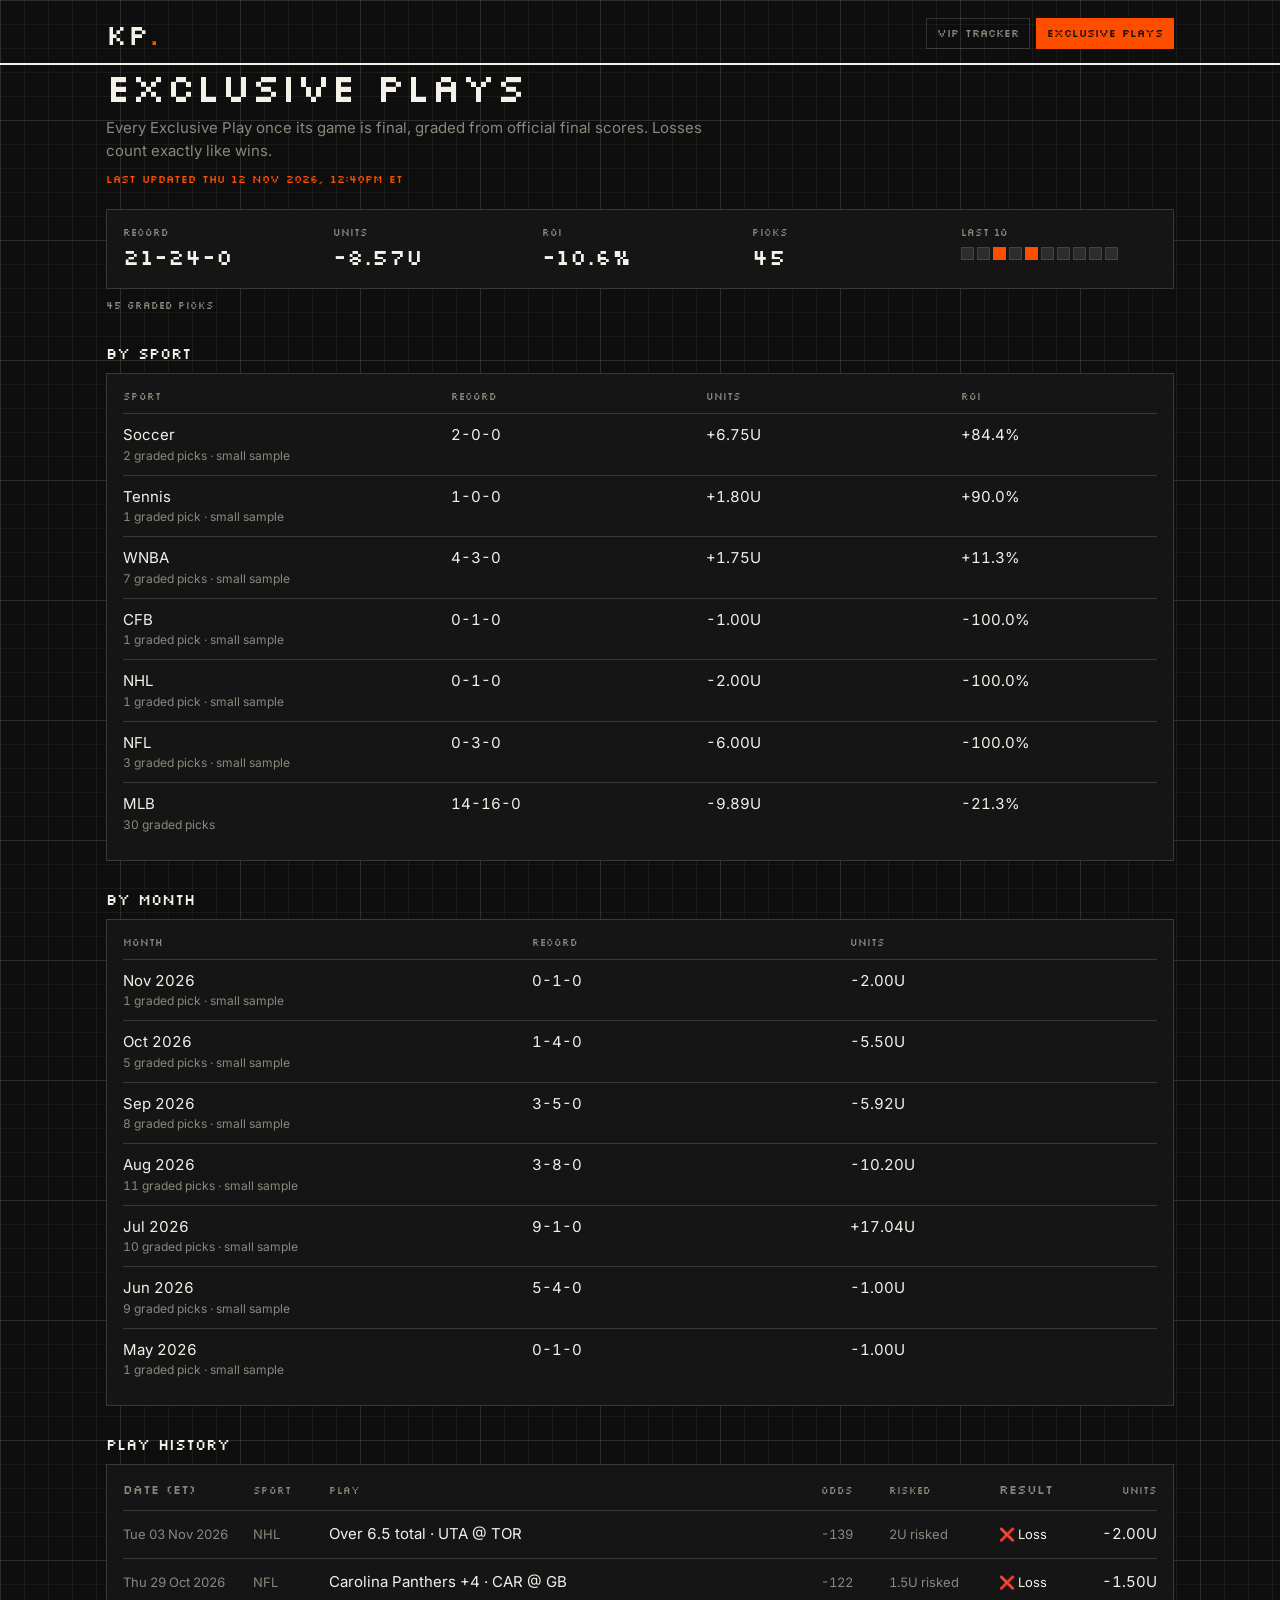
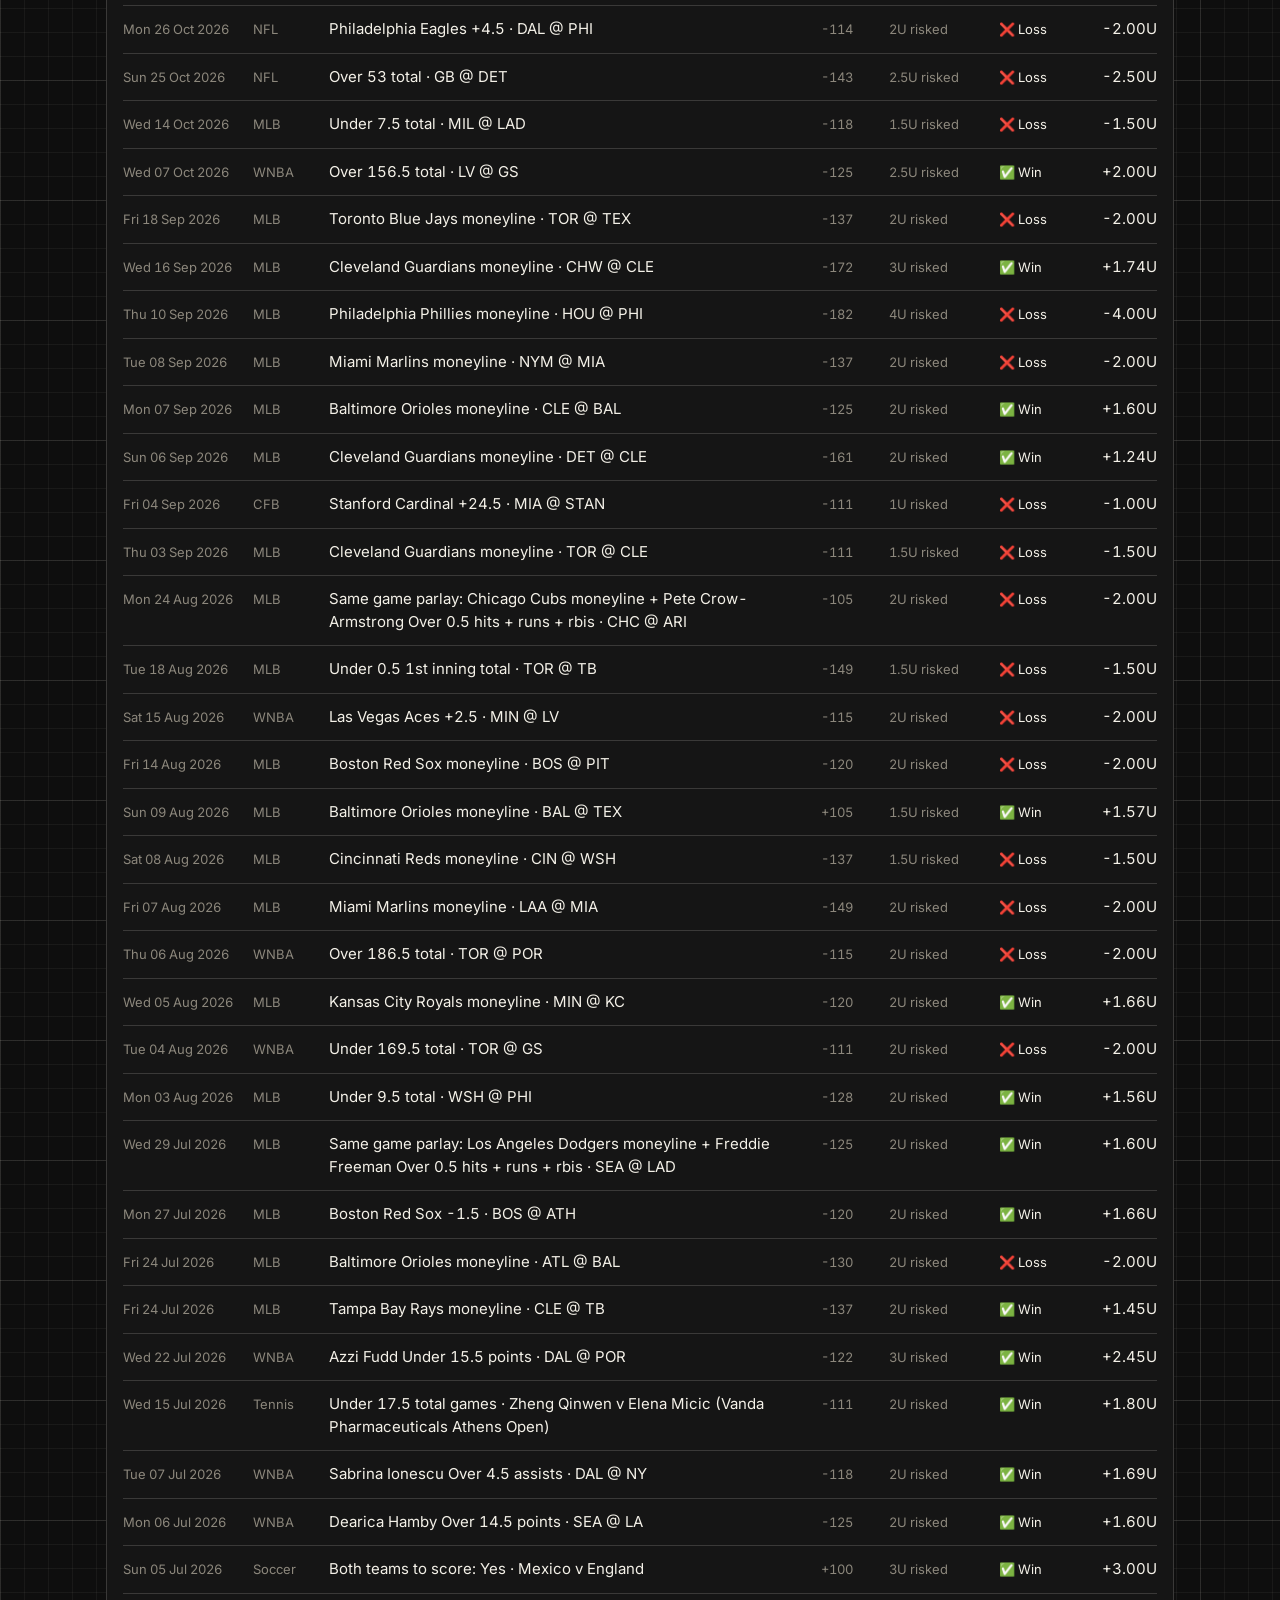
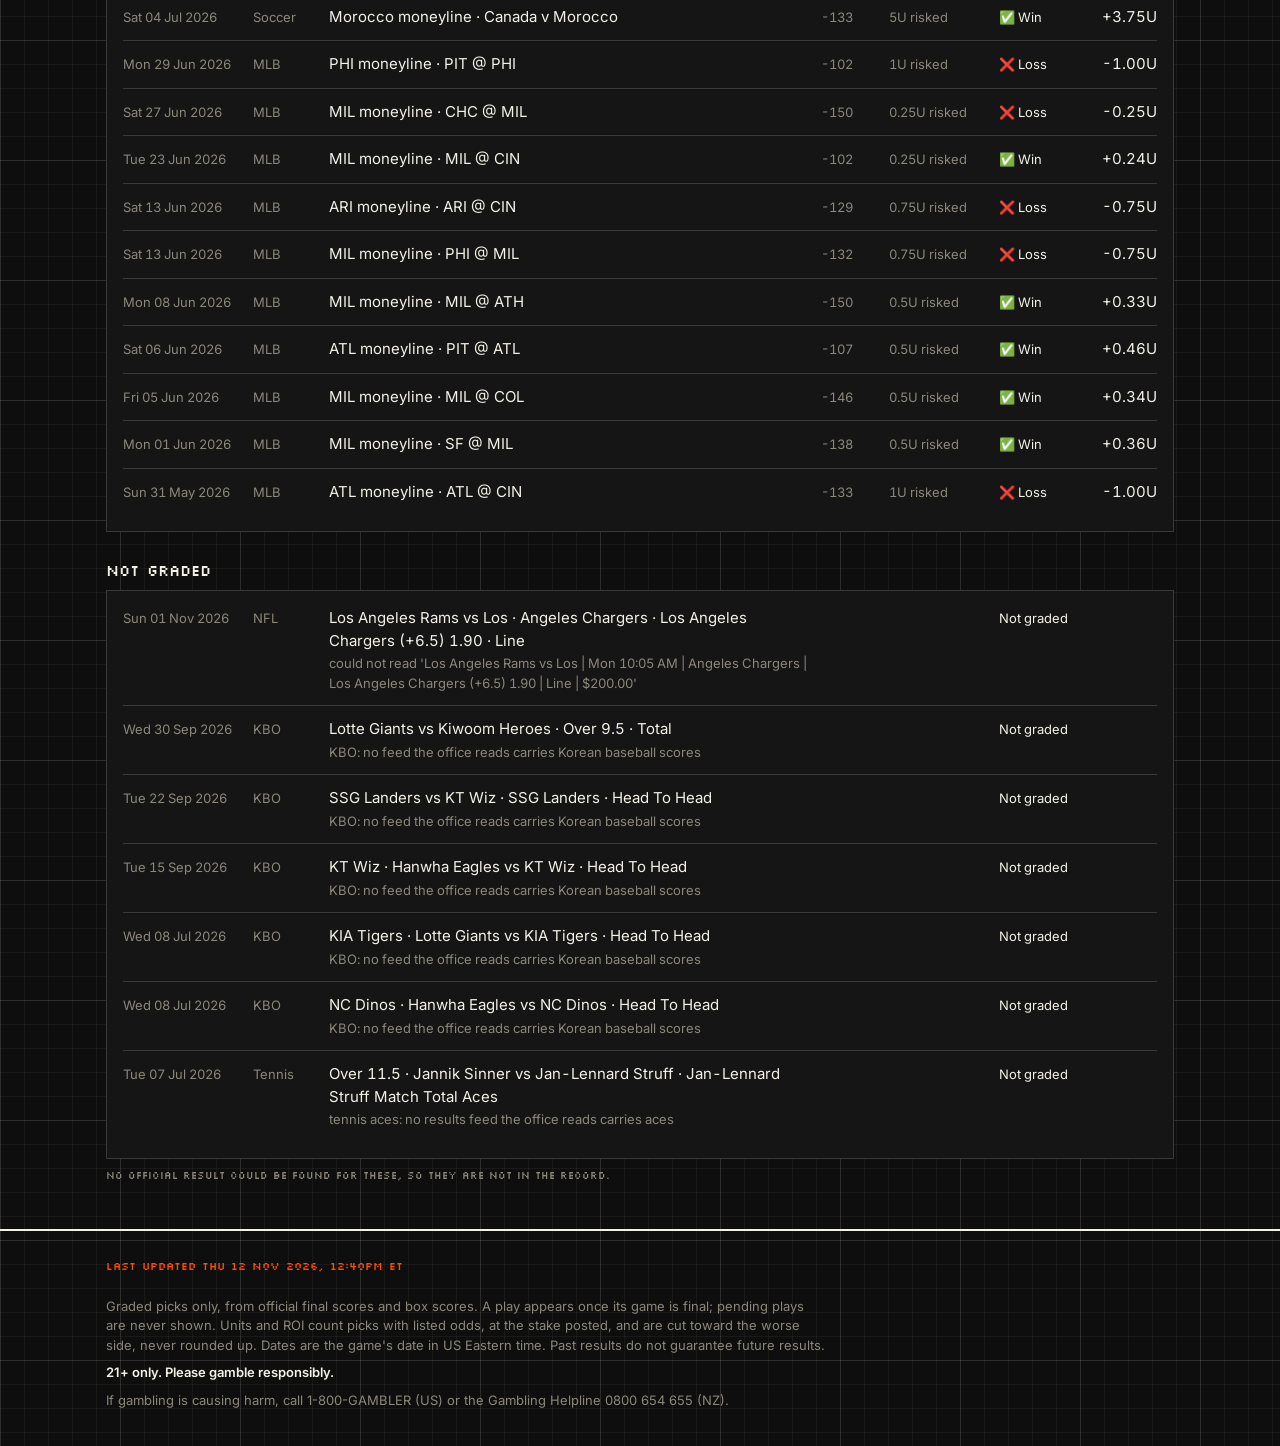
==== exclusive/index.html @ f85cf215 "VIP Tracker update 2026-11-13" ====
<!doctype html>
<html lang="en"><head><meta charset="utf-8">
<meta name="viewport" content="width=device-width,initial-scale=1">
<title>KP Exclusive Plays</title>
<meta name="description" content="Every Exclusive Play, graded from official final scores: record, units and ROI. Losses shown exactly like wins.">
<meta name="theme-color" content="#0e0e0e">
<link rel="canonical" href="https://kiwiparlays.github.io/kp-tracker/exclusive/">
<meta property="og:type" content="website">
<meta property="og:site_name" content="Kiwi Parlays">
<meta property="og:title" content="KP Exclusive Plays">
<meta property="og:description" content="Every Exclusive Play, graded from official final scores: record, units and ROI. Losses shown exactly like wins.">
<meta property="og:url" content="https://kiwiparlays.github.io/kp-tracker/exclusive/">
<meta property="og:image" content="https://kiwiparlays.github.io/kp-tracker/exclusive/../og.png">
<meta property="og:image:width" content="1200">
<meta property="og:image:height" content="630">
<meta property="og:image:alt" content="KP. logo">
<meta name="twitter:card" content="summary_large_image">
<meta name="twitter:title" content="KP Exclusive Plays">
<meta name="twitter:description" content="Every Exclusive Play, graded from official final scores: record, units and ROI. Losses shown exactly like wins.">
<meta name="twitter:image" content="https://kiwiparlays.github.io/kp-tracker/exclusive/../og.png">
<link rel="icon" href="../logo.png">
<link rel="apple-touch-icon" href="../logo.png">
<link rel="preconnect" href="https://fonts.googleapis.com"><link rel="preconnect" href="https://fonts.gstatic.com" crossorigin>
<link href="https://fonts.googleapis.com/css2?family=Inter:wght@400;600&family=Silkscreen&display=swap" rel="stylesheet">
<link rel="stylesheet" href="../style.css">
</head><body>
<header><div class="wrap"><a class="logo" href="../" style="color:inherit;text-decoration:none">KP<b>.</b></a><nav class="tabs" aria-label="Pages"><a href="../">VIP Tracker</a><a href="../exclusive/" aria-current="page">Exclusive Plays</a></nav></div></header>
<main class="wrap">
<h1>Exclusive Plays</h1>
<p class="lede">Every Exclusive Play once its game is final, graded from official final scores. Losses count exactly like wins.</p>
<p class="upd">Last updated Thu 12 Nov 2026, 12:40PM ET</p>
<div class="panel stats"><div><span class="lb">Record</span><span class="big">21-24-0</span></div><div><span class="lb">Units</span><span class="big">-8.57U</span></div><div><span class="lb">ROI</span><span class="big">-10.6%</span></div><div><span class="lb">Picks</span><span class="big">45</span></div><div><span class="lb">Last 10</span><span class="form" title="last 10, newest on the right"><i class="L"></i><i class="L"></i><i class="W"></i><i class="L"></i><i class="W"></i><i class="L"></i><i class="L"></i><i class="L"></i><i class="L"></i><i class="L"></i></span></div></div><p class="small">45 graded picks</p>
<h2>By sport</h2>
<div class="panel tbl"><div class="tr th"><div>Sport</div><div>Record</div><div>Units</div><div>ROI</div></div><div class="tr"><div>Soccer<small>2 graded picks · small sample</small></div><div>2-0-0</div><div>+6.75U</div><div>+84.4%</div></div><div class="tr"><div>Tennis<small>1 graded pick · small sample</small></div><div>1-0-0</div><div>+1.80U</div><div>+90.0%</div></div><div class="tr"><div>WNBA<small>7 graded picks · small sample</small></div><div>4-3-0</div><div>+1.75U</div><div>+11.3%</div></div><div class="tr"><div>CFB<small>1 graded pick · small sample</small></div><div>0-1-0</div><div>-1.00U</div><div>-100.0%</div></div><div class="tr"><div>NHL<small>1 graded pick · small sample</small></div><div>0-1-0</div><div>-2.00U</div><div>-100.0%</div></div><div class="tr"><div>NFL<small>3 graded picks · small sample</small></div><div>0-3-0</div><div>-6.00U</div><div>-100.0%</div></div><div class="tr"><div>MLB<small>30 graded picks</small></div><div>14-16-0</div><div>-9.89U</div><div>-21.3%</div></div></div>
<h2>By month</h2>
<div class="panel tbl"><div class="tr th m3"><div>Month</div><div>Record</div><div>Units</div></div><div class="tr m3"><div>Nov 2026<small>1 graded pick · small sample</small></div><div>0-1-0</div><div>-2.00U</div></div><div class="tr m3"><div>Oct 2026<small>5 graded picks · small sample</small></div><div>1-4-0</div><div>-5.50U</div></div><div class="tr m3"><div>Sep 2026<small>8 graded picks · small sample</small></div><div>3-5-0</div><div>-5.92U</div></div><div class="tr m3"><div>Aug 2026<small>11 graded picks · small sample</small></div><div>3-8-0</div><div>-10.20U</div></div><div class="tr m3"><div>Jul 2026<small>10 graded picks · small sample</small></div><div>9-1-0</div><div>+17.04U</div></div><div class="tr m3"><div>Jun 2026<small>9 graded picks · small sample</small></div><div>5-4-0</div><div>-1.00U</div></div><div class="tr m3"><div>May 2026<small>1 graded pick · small sample</small></div><div>0-1-0</div><div>-1.00U</div></div></div>
<h2>Play history</h2>
<div class="panel picks"><div class="pk th"><span class="dt">Date (ET)</span><span class="sp">Sport</span><span class="pl">Play</span><span class="od">Odds</span><span class="rk">Risked</span><span class="res">Result</span><span class="won">Units</span></div><div class="pk"><span class="dt">Tue 03 Nov 2026</span><span class="pl">Over 6.5 total · UTA @ TOR</span><span class="mt"><span class="sp">NHL</span><i class="sep"> · </i><span class="od">-139</span><i class="sep"> · </i><span class="rk">2U risked</span></span><span class="res">❌ Loss</span><span class="won">-2.00U</span></div><div class="pk"><span class="dt">Thu 29 Oct 2026</span><span class="pl">Carolina Panthers +4 · CAR @ GB</span><span class="mt"><span class="sp">NFL</span><i class="sep"> · </i><span class="od">-122</span><i class="sep"> · </i><span class="rk">1.5U risked</span></span><span class="res">❌ Loss</span><span class="won">-1.50U</span></div><div class="pk"><span class="dt">Mon 26 Oct 2026</span><span class="pl">Philadelphia Eagles +4.5 · DAL @ PHI</span><span class="mt"><span class="sp">NFL</span><i class="sep"> · </i><span class="od">-114</span><i class="sep"> · </i><span class="rk">2U risked</span></span><span class="res">❌ Loss</span><span class="won">-2.00U</span></div><div class="pk"><span class="dt">Sun 25 Oct 2026</span><span class="pl">Over 53 total · GB @ DET</span><span class="mt"><span class="sp">NFL</span><i class="sep"> · </i><span class="od">-143</span><i class="sep"> · </i><span class="rk">2.5U risked</span></span><span class="res">❌ Loss</span><span class="won">-2.50U</span></div><div class="pk"><span class="dt">Wed 14 Oct 2026</span><span class="pl">Under 7.5 total · MIL @ LAD</span><span class="mt"><span class="sp">MLB</span><i class="sep"> · </i><span class="od">-118</span><i class="sep"> · </i><span class="rk">1.5U risked</span></span><span class="res">❌ Loss</span><span class="won">-1.50U</span></div><div class="pk"><span class="dt">Wed 07 Oct 2026</span><span class="pl">Over 156.5 total · LV @ GS</span><span class="mt"><span class="sp">WNBA</span><i class="sep"> · </i><span class="od">-125</span><i class="sep"> · </i><span class="rk">2.5U risked</span></span><span class="res">✅ Win</span><span class="won">+2.00U</span></div><div class="pk"><span class="dt">Fri 18 Sep 2026</span><span class="pl">Toronto Blue Jays moneyline · TOR @ TEX</span><span class="mt"><span class="sp">MLB</span><i class="sep"> · </i><span class="od">-137</span><i class="sep"> · </i><span class="rk">2U risked</span></span><span class="res">❌ Loss</span><span class="won">-2.00U</span></div><div class="pk"><span class="dt">Wed 16 Sep 2026</span><span class="pl">Cleveland Guardians moneyline · CHW @ CLE</span><span class="mt"><span class="sp">MLB</span><i class="sep"> · </i><span class="od">-172</span><i class="sep"> · </i><span class="rk">3U risked</span></span><span class="res">✅ Win</span><span class="won">+1.74U</span></div><div class="pk"><span class="dt">Thu 10 Sep 2026</span><span class="pl">Philadelphia Phillies moneyline · HOU @ PHI</span><span class="mt"><span class="sp">MLB</span><i class="sep"> · </i><span class="od">-182</span><i class="sep"> · </i><span class="rk">4U risked</span></span><span class="res">❌ Loss</span><span class="won">-4.00U</span></div><div class="pk"><span class="dt">Tue 08 Sep 2026</span><span class="pl">Miami Marlins moneyline · NYM @ MIA</span><span class="mt"><span class="sp">MLB</span><i class="sep"> · </i><span class="od">-137</span><i class="sep"> · </i><span class="rk">2U risked</span></span><span class="res">❌ Loss</span><span class="won">-2.00U</span></div><div class="pk"><span class="dt">Mon 07 Sep 2026</span><span class="pl">Baltimore Orioles moneyline · CLE @ BAL</span><span class="mt"><span class="sp">MLB</span><i class="sep"> · </i><span class="od">-125</span><i class="sep"> · </i><span class="rk">2U risked</span></span><span class="res">✅ Win</span><span class="won">+1.60U</span></div><div class="pk"><span class="dt">Sun 06 Sep 2026</span><span class="pl">Cleveland Guardians moneyline · DET @ CLE</span><span class="mt"><span class="sp">MLB</span><i class="sep"> · </i><span class="od">-161</span><i class="sep"> · </i><span class="rk">2U risked</span></span><span class="res">✅ Win</span><span class="won">+1.24U</span></div><div class="pk"><span class="dt">Fri 04 Sep 2026</span><span class="pl">Stanford Cardinal +24.5 · MIA @ STAN</span><span class="mt"><span class="sp">CFB</span><i class="sep"> · </i><span class="od">-111</span><i class="sep"> · </i><span class="rk">1U risked</span></span><span class="res">❌ Loss</span><span class="won">-1.00U</span></div><div class="pk"><span class="dt">Thu 03 Sep 2026</span><span class="pl">Cleveland Guardians moneyline · TOR @ CLE</span><span class="mt"><span class="sp">MLB</span><i class="sep"> · </i><span class="od">-111</span><i class="sep"> · </i><span class="rk">1.5U risked</span></span><span class="res">❌ Loss</span><span class="won">-1.50U</span></div><div class="pk"><span class="dt">Mon 24 Aug 2026</span><span class="pl">Same game parlay: Chicago Cubs moneyline + Pete Crow-Armstrong Over 0.5 hits + runs + rbis · CHC @ ARI</span><span class="mt"><span class="sp">MLB</span><i class="sep"> · </i><span class="od">-105</span><i class="sep"> · </i><span class="rk">2U risked</span></span><span class="res">❌ Loss</span><span class="won">-2.00U</span></div><div class="pk"><span class="dt">Tue 18 Aug 2026</span><span class="pl">Under 0.5 1st inning total · TOR @ TB</span><span class="mt"><span class="sp">MLB</span><i class="sep"> · </i><span class="od">-149</span><i class="sep"> · </i><span class="rk">1.5U risked</span></span><span class="res">❌ Loss</span><span class="won">-1.50U</span></div><div class="pk"><span class="dt">Sat 15 Aug 2026</span><span class="pl">Las Vegas Aces +2.5 · MIN @ LV</span><span class="mt"><span class="sp">WNBA</span><i class="sep"> · </i><span class="od">-115</span><i class="sep"> · </i><span class="rk">2U risked</span></span><span class="res">❌ Loss</span><span class="won">-2.00U</span></div><div class="pk"><span class="dt">Fri 14 Aug 2026</span><span class="pl">Boston Red Sox moneyline · BOS @ PIT</span><span class="mt"><span class="sp">MLB</span><i class="sep"> · </i><span class="od">-120</span><i class="sep"> · </i><span class="rk">2U risked</span></span><span class="res">❌ Loss</span><span class="won">-2.00U</span></div><div class="pk"><span class="dt">Sun 09 Aug 2026</span><span class="pl">Baltimore Orioles moneyline · BAL @ TEX</span><span class="mt"><span class="sp">MLB</span><i class="sep"> · </i><span class="od">+105</span><i class="sep"> · </i><span class="rk">1.5U risked</span></span><span class="res">✅ Win</span><span class="won">+1.57U</span></div><div class="pk"><span class="dt">Sat 08 Aug 2026</span><span class="pl">Cincinnati Reds moneyline · CIN @ WSH</span><span class="mt"><span class="sp">MLB</span><i class="sep"> · </i><span class="od">-137</span><i class="sep"> · </i><span class="rk">1.5U risked</span></span><span class="res">❌ Loss</span><span class="won">-1.50U</span></div><div class="pk"><span class="dt">Fri 07 Aug 2026</span><span class="pl">Miami Marlins moneyline · LAA @ MIA</span><span class="mt"><span class="sp">MLB</span><i class="sep"> · </i><span class="od">-149</span><i class="sep"> · </i><span class="rk">2U risked</span></span><span class="res">❌ Loss</span><span class="won">-2.00U</span></div><div class="pk"><span class="dt">Thu 06 Aug 2026</span><span class="pl">Over 186.5 total · TOR @ POR</span><span class="mt"><span class="sp">WNBA</span><i class="sep"> · </i><span class="od">-115</span><i class="sep"> · </i><span class="rk">2U risked</span></span><span class="res">❌ Loss</span><span class="won">-2.00U</span></div><div class="pk"><span class="dt">Wed 05 Aug 2026</span><span class="pl">Kansas City Royals moneyline · MIN @ KC</span><span class="mt"><span class="sp">MLB</span><i class="sep"> · </i><span class="od">-120</span><i class="sep"> · </i><span class="rk">2U risked</span></span><span class="res">✅ Win</span><span class="won">+1.66U</span></div><div class="pk"><span class="dt">Tue 04 Aug 2026</span><span class="pl">Under 169.5 total · TOR @ GS</span><span class="mt"><span class="sp">WNBA</span><i class="sep"> · </i><span class="od">-111</span><i class="sep"> · </i><span class="rk">2U risked</span></span><span class="res">❌ Loss</span><span class="won">-2.00U</span></div><div class="pk"><span class="dt">Mon 03 Aug 2026</span><span class="pl">Under 9.5 total · WSH @ PHI</span><span class="mt"><span class="sp">MLB</span><i class="sep"> · </i><span class="od">-128</span><i class="sep"> · </i><span class="rk">2U risked</span></span><span class="res">✅ Win</span><span class="won">+1.56U</span></div><div class="pk"><span class="dt">Wed 29 Jul 2026</span><span class="pl">Same game parlay: Los Angeles Dodgers moneyline + Freddie Freeman Over 0.5 hits + runs + rbis · SEA @ LAD</span><span class="mt"><span class="sp">MLB</span><i class="sep"> · </i><span class="od">-125</span><i class="sep"> · </i><span class="rk">2U risked</span></span><span class="res">✅ Win</span><span class="won">+1.60U</span></div><div class="pk"><span class="dt">Mon 27 Jul 2026</span><span class="pl">Boston Red Sox -1.5 · BOS @ ATH</span><span class="mt"><span class="sp">MLB</span><i class="sep"> · </i><span class="od">-120</span><i class="sep"> · </i><span class="rk">2U risked</span></span><span class="res">✅ Win</span><span class="won">+1.66U</span></div><div class="pk"><span class="dt">Fri 24 Jul 2026</span><span class="pl">Baltimore Orioles moneyline · ATL @ BAL</span><span class="mt"><span class="sp">MLB</span><i class="sep"> · </i><span class="od">-130</span><i class="sep"> · </i><span class="rk">2U risked</span></span><span class="res">❌ Loss</span><span class="won">-2.00U</span></div><div class="pk"><span class="dt">Fri 24 Jul 2026</span><span class="pl">Tampa Bay Rays moneyline · CLE @ TB</span><span class="mt"><span class="sp">MLB</span><i class="sep"> · </i><span class="od">-137</span><i class="sep"> · </i><span class="rk">2U risked</span></span><span class="res">✅ Win</span><span class="won">+1.45U</span></div><div class="pk"><span class="dt">Wed 22 Jul 2026</span><span class="pl">Azzi Fudd Under 15.5 points · DAL @ POR</span><span class="mt"><span class="sp">WNBA</span><i class="sep"> · </i><span class="od">-122</span><i class="sep"> · </i><span class="rk">3U risked</span></span><span class="res">✅ Win</span><span class="won">+2.45U</span></div><div class="pk"><span class="dt">Wed 15 Jul 2026</span><span class="pl">Under 17.5 total games · Zheng Qinwen v Elena Micic (Vanda Pharmaceuticals Athens Open)</span><span class="mt"><span class="sp">Tennis</span><i class="sep"> · </i><span class="od">-111</span><i class="sep"> · </i><span class="rk">2U risked</span></span><span class="res">✅ Win</span><span class="won">+1.80U</span></div><div class="pk"><span class="dt">Tue 07 Jul 2026</span><span class="pl">Sabrina Ionescu Over 4.5 assists · DAL @ NY</span><span class="mt"><span class="sp">WNBA</span><i class="sep"> · </i><span class="od">-118</span><i class="sep"> · </i><span class="rk">2U risked</span></span><span class="res">✅ Win</span><span class="won">+1.69U</span></div><div class="pk"><span class="dt">Mon 06 Jul 2026</span><span class="pl">Dearica Hamby Over 14.5 points · SEA @ LA</span><span class="mt"><span class="sp">WNBA</span><i class="sep"> · </i><span class="od">-125</span><i class="sep"> · </i><span class="rk">2U risked</span></span><span class="res">✅ Win</span><span class="won">+1.60U</span></div><div class="pk"><span class="dt">Sun 05 Jul 2026</span><span class="pl">Both teams to score: Yes · Mexico v England</span><span class="mt"><span class="sp">Soccer</span><i class="sep"> · </i><span class="od">+100</span><i class="sep"> · </i><span class="rk">3U risked</span></span><span class="res">✅ Win</span><span class="won">+3.00U</span></div><div class="pk"><span class="dt">Sat 04 Jul 2026</span><span class="pl">Morocco moneyline · Canada v Morocco</span><span class="mt"><span class="sp">Soccer</span><i class="sep"> · </i><span class="od">-133</span><i class="sep"> · </i><span class="rk">5U risked</span></span><span class="res">✅ Win</span><span class="won">+3.75U</span></div><div class="pk"><span class="dt">Mon 29 Jun 2026</span><span class="pl">PHI moneyline · PIT @ PHI</span><span class="mt"><span class="sp">MLB</span><i class="sep"> · </i><span class="od">-102</span><i class="sep"> · </i><span class="rk">1U risked</span></span><span class="res">❌ Loss</span><span class="won">-1.00U</span></div><div class="pk"><span class="dt">Sat 27 Jun 2026</span><span class="pl">MIL moneyline · CHC @ MIL</span><span class="mt"><span class="sp">MLB</span><i class="sep"> · </i><span class="od">-150</span><i class="sep"> · </i><span class="rk">0.25U risked</span></span><span class="res">❌ Loss</span><span class="won">-0.25U</span></div><div class="pk"><span class="dt">Tue 23 Jun 2026</span><span class="pl">MIL moneyline · MIL @ CIN</span><span class="mt"><span class="sp">MLB</span><i class="sep"> · </i><span class="od">-102</span><i class="sep"> · </i><span class="rk">0.25U risked</span></span><span class="res">✅ Win</span><span class="won">+0.24U</span></div><div class="pk"><span class="dt">Sat 13 Jun 2026</span><span class="pl">ARI moneyline · ARI @ CIN</span><span class="mt"><span class="sp">MLB</span><i class="sep"> · </i><span class="od">-129</span><i class="sep"> · </i><span class="rk">0.75U risked</span></span><span class="res">❌ Loss</span><span class="won">-0.75U</span></div><div class="pk"><span class="dt">Sat 13 Jun 2026</span><span class="pl">MIL moneyline · PHI @ MIL</span><span class="mt"><span class="sp">MLB</span><i class="sep"> · </i><span class="od">-132</span><i class="sep"> · </i><span class="rk">0.75U risked</span></span><span class="res">❌ Loss</span><span class="won">-0.75U</span></div><div class="pk"><span class="dt">Mon 08 Jun 2026</span><span class="pl">MIL moneyline · MIL @ ATH</span><span class="mt"><span class="sp">MLB</span><i class="sep"> · </i><span class="od">-150</span><i class="sep"> · </i><span class="rk">0.5U risked</span></span><span class="res">✅ Win</span><span class="won">+0.33U</span></div><div class="pk"><span class="dt">Sat 06 Jun 2026</span><span class="pl">ATL moneyline · PIT @ ATL</span><span class="mt"><span class="sp">MLB</span><i class="sep"> · </i><span class="od">-107</span><i class="sep"> · </i><span class="rk">0.5U risked</span></span><span class="res">✅ Win</span><span class="won">+0.46U</span></div><div class="pk"><span class="dt">Fri 05 Jun 2026</span><span class="pl">MIL moneyline · MIL @ COL</span><span class="mt"><span class="sp">MLB</span><i class="sep"> · </i><span class="od">-146</span><i class="sep"> · </i><span class="rk">0.5U risked</span></span><span class="res">✅ Win</span><span class="won">+0.34U</span></div><div class="pk"><span class="dt">Mon 01 Jun 2026</span><span class="pl">MIL moneyline · SF @ MIL</span><span class="mt"><span class="sp">MLB</span><i class="sep"> · </i><span class="od">-138</span><i class="sep"> · </i><span class="rk">0.5U risked</span></span><span class="res">✅ Win</span><span class="won">+0.36U</span></div><div class="pk"><span class="dt">Sun 31 May 2026</span><span class="pl">ATL moneyline · ATL @ CIN</span><span class="mt"><span class="sp">MLB</span><i class="sep"> · </i><span class="od">-133</span><i class="sep"> · </i><span class="rk">1U risked</span></span><span class="res">❌ Loss</span><span class="won">-1.00U</span></div></div>
<h2>Not graded</h2><div class="panel picks"><div class="pk"><span class="dt">Sun 01 Nov 2026</span><span class="pl">Los Angeles Rams vs Los · Angeles Chargers · Los Angeles Chargers (+6.5) 1.90 · Line<span class="why">could not read &#x27;Los Angeles Rams vs Los | Mon 10:05 AM | Angeles Chargers | Los Angeles Chargers (+6.5) 1.90 | Line | $200.00&#x27;</span></span><span class="mt"><span class="sp">NFL</span></span><span class="res">Not graded</span></div><div class="pk"><span class="dt">Wed 30 Sep 2026</span><span class="pl">Lotte Giants vs Kiwoom Heroes · Over 9.5 · Total<span class="why">KBO: no feed the office reads carries Korean baseball scores</span></span><span class="mt"><span class="sp">KBO</span></span><span class="res">Not graded</span></div><div class="pk"><span class="dt">Tue 22 Sep 2026</span><span class="pl">SSG Landers vs KT Wiz · SSG Landers · Head To Head<span class="why">KBO: no feed the office reads carries Korean baseball scores</span></span><span class="mt"><span class="sp">KBO</span></span><span class="res">Not graded</span></div><div class="pk"><span class="dt">Tue 15 Sep 2026</span><span class="pl">KT Wiz · Hanwha Eagles vs KT Wiz · Head To Head<span class="why">KBO: no feed the office reads carries Korean baseball scores</span></span><span class="mt"><span class="sp">KBO</span></span><span class="res">Not graded</span></div><div class="pk"><span class="dt">Wed 08 Jul 2026</span><span class="pl">KIA Tigers · Lotte Giants vs KIA Tigers · Head To Head<span class="why">KBO: no feed the office reads carries Korean baseball scores</span></span><span class="mt"><span class="sp">KBO</span></span><span class="res">Not graded</span></div><div class="pk"><span class="dt">Wed 08 Jul 2026</span><span class="pl">NC Dinos · Hanwha Eagles vs NC Dinos · Head To Head<span class="why">KBO: no feed the office reads carries Korean baseball scores</span></span><span class="mt"><span class="sp">KBO</span></span><span class="res">Not graded</span></div><div class="pk"><span class="dt">Tue 07 Jul 2026</span><span class="pl">Over 11.5 · Jannik Sinner vs Jan-Lennard Struff · Jan-Lennard Struff Match Total Aces<span class="why">tennis aces: no results feed the office reads carries aces</span></span><span class="mt"><span class="sp">Tennis</span></span><span class="res">Not graded</span></div></div><p class="small">No official result could be found for these, so they are not in the record.</p>
</main>
<footer><div class="wrap">
<p class="upd">Last updated Thu 12 Nov 2026, 12:40PM ET</p>
<p>Graded picks only, from official final scores and box scores. A play appears once its game is final; pending plays are never shown. Units and ROI count picks with listed odds, at the stake posted, and are cut toward the worse side, never rounded up. Dates are the game's date in US Eastern time. Past results do not guarantee future results.</p>
<p class="rg">21+ only. Please gamble responsibly.</p>
<p>If gambling is causing harm, call 1-800-GAMBLER (US) or the Gambling Helpline 0800 654 655 (NZ).</p>
</div></footer>
</body></html>
---- style.css ----
:root{--paper:#0e0e0e;--panel:#151515;--ink:#f4f1e8;--soft:#8c877c;--line:rgba(244,241,232,.05);
--line2:rgba(244,241,232,.09);--rule:rgba(244,241,232,.16);--accent:#ff4d00;--miss:#2e2d2a;--push:#8c877c}
*{box-sizing:border-box;margin:0;padding:0}
html{-webkit-text-size-adjust:100%}
body{background-color:var(--paper);color:var(--ink);font:400 15px/1.5 "Inter",system-ui,-apple-system,sans-serif;
background-image:linear-gradient(var(--line2) 1px,transparent 1px),linear-gradient(90deg,var(--line2) 1px,transparent 1px),
linear-gradient(var(--line) 1px,transparent 1px),linear-gradient(90deg,var(--line) 1px,transparent 1px);
background-size:120px 120px,120px 120px,24px 24px,24px 24px;
min-height:100vh;min-height:100dvh;display:flex;flex-direction:column}
main{flex:1 0 auto;width:100%}footer{flex:none}
.wrap{max-width:1100px;margin:0 auto;padding:0 16px;width:100%}
header{border-bottom:2px solid var(--ink);padding:18px 0 14px}
header .wrap{display:flex;align-items:center;justify-content:space-between;gap:12px}
.logo{font:400 28px/1 "Silkscreen",monospace;letter-spacing:.02em}
.logo b{color:var(--accent);font-weight:400}
.tag{font:400 11px/1.2 "Silkscreen",monospace;text-transform:uppercase;color:var(--soft);text-align:right}
main{padding:28px 0 8px}
h1{font:400 30px/1.1 "Silkscreen",monospace;text-transform:uppercase;margin-bottom:8px}
.lede{color:var(--soft);max-width:640px}
.upd{font:400 11px/1.4 "Silkscreen",monospace;text-transform:uppercase;color:var(--accent);margin:10px 0 22px}
.board{display:flex;flex-direction:column;gap:10px}
.card{display:grid;grid-template-columns:1fr auto;grid-template-areas:"nm rec" "l30 l10";gap:12px 14px;
background:var(--panel);border:1px solid var(--rule);padding:16px}
.nm{grid-area:nm;font:600 19px/1.2 "Inter",sans-serif;min-width:0;overflow-wrap:anywhere}
.nm .note{display:block;margin-top:4px;font:400 12px/1.35 "Inter",sans-serif;color:var(--soft);max-width:360px}
.nm small{display:block;margin-top:3px;font:400 13px/1.3 "Inter",sans-serif;color:var(--soft)}
.rec{grid-area:rec;text-align:right;font:400 22px/1.1 "Silkscreen",monospace}
.l30{grid-area:l30}.l10{grid-area:l10;text-align:right}
.lb{display:block;font:400 10px/1.4 "Silkscreen",monospace;text-transform:uppercase;color:var(--soft);margin-bottom:4px}
.rec .lb{text-align:right}
.v{font-size:15px;font-variant-numeric:tabular-nums}
.none{color:var(--soft);font-size:13px}
.form{display:inline-flex;gap:3px}
.form i{display:block;width:13px;height:13px;flex:none}
@media(max-width:374px){.form{gap:2px}.form i{width:11px;height:11px}.rec{font-size:19px}}
.form .W{background:var(--accent)}.form .L{background:var(--miss);box-shadow:inset 0 0 0 1px rgba(244,241,232,.12)}
.form .P{background:var(--push)}
.key{display:flex;gap:16px;flex-wrap:wrap;margin:-8px 0 16px;color:var(--soft);font-size:12px}
.key span{display:inline-flex;align-items:center;gap:6px}.key i{display:inline-block;width:11px;height:11px}
.thead{display:none}
footer{margin-top:44px;border-top:2px solid var(--ink);padding:18px 0 28px;color:var(--soft);font-size:13px}
footer p{margin-bottom:8px;max-width:720px}
footer .rg{color:var(--ink);font-weight:600}
@media(min-width:760px){
h1{font-size:40px}
.thead{display:grid;grid-template-columns:1.6fr 1fr 1fr 1fr;gap:14px;padding:0 16px 2px;
font:400 10px/1.3 "Silkscreen",monospace;text-transform:uppercase;color:var(--soft)}
.card{grid-template-columns:1.6fr 1fr 1fr 1fr;grid-template-areas:"nm rec l30 l10";align-items:center}
.card .lb{display:none}.rec,.l10{text-align:left}.rec{font-size:20px}}
.tabs{display:flex;gap:6px;flex-wrap:wrap;justify-content:flex-end}
.tabs a{font:400 11px/1 "Silkscreen",monospace;text-transform:uppercase;color:var(--soft);text-decoration:none;
padding:9px 10px;border:1px solid var(--rule);white-space:nowrap}
.tabs a:hover{color:var(--ink);border-color:var(--ink)}
.tabs a[aria-current]{color:var(--paper);background:var(--accent);border-color:var(--accent)}
h2{font:400 15px/1.2 "Silkscreen",monospace;text-transform:uppercase;margin:30px 0 10px}
.panel{background:var(--panel);border:1px solid var(--rule);padding:16px}
.stats{display:grid;grid-template-columns:1fr 1fr;gap:16px 14px}
.stats .big{font:400 22px/1.15 "Silkscreen",monospace;font-variant-numeric:tabular-nums;overflow-wrap:anywhere}
.small{display:inline-block;margin-top:10px;font:400 10px/1.4 "Silkscreen",monospace;text-transform:uppercase;color:var(--soft)}
.tbl{display:flex;flex-direction:column}
.tr{display:grid;grid-template-columns:1.3fr 1fr 1fr .8fr;gap:10px;padding:10px 0;border-top:1px solid var(--rule);
align-items:baseline;font-variant-numeric:tabular-nums}
.tr:first-child{border-top:0;padding-top:0}
.tr.th{font:400 10px/1.3 "Silkscreen",monospace;text-transform:uppercase;color:var(--soft)}
.tr small{display:block;color:var(--soft);font-size:12px}
.tr.m3{grid-template-columns:1.3fr 1fr 1fr}
.neg{color:var(--soft)}
.picks{display:flex;flex-direction:column}
.pk{display:grid;grid-template-columns:1fr auto;grid-template-areas:"dt res" "pl pl" "mt won";gap:4px 12px;
padding:12px 0;border-top:1px solid var(--rule);font-variant-numeric:tabular-nums}
.pk:first-child{border-top:0;padding-top:0}
.pk .dt{grid-area:dt;color:var(--soft);font-size:13px}.pk .pl{grid-area:pl;overflow-wrap:anywhere}
.pk .mt{grid-area:mt;color:var(--soft);font-size:13px}.pk .res{grid-area:res;text-align:right;font-size:13px}
.pk .won{grid-area:won;text-align:right}
.pk.th{display:none}
.why{display:block;color:var(--soft);font-size:13px;margin-top:2px}
@media(min-width:760px){.stats{grid-template-columns:repeat(5,1fr)}
.pk{grid-template-columns:118px 64px 1fr 56px 98px 70px 76px;grid-template-areas:"dt sp pl od rk res won";align-items:baseline}
.pk .sp{grid-area:sp}.pk .od{grid-area:od}.pk .rk{grid-area:rk}.pk .mt{display:contents}
.pk.th{display:grid;font:400 10px/1.3 "Silkscreen",monospace;text-transform:uppercase;color:var(--soft)}
.pk .res{text-align:left}.sep{display:none}}
.sep{font-style:normal}
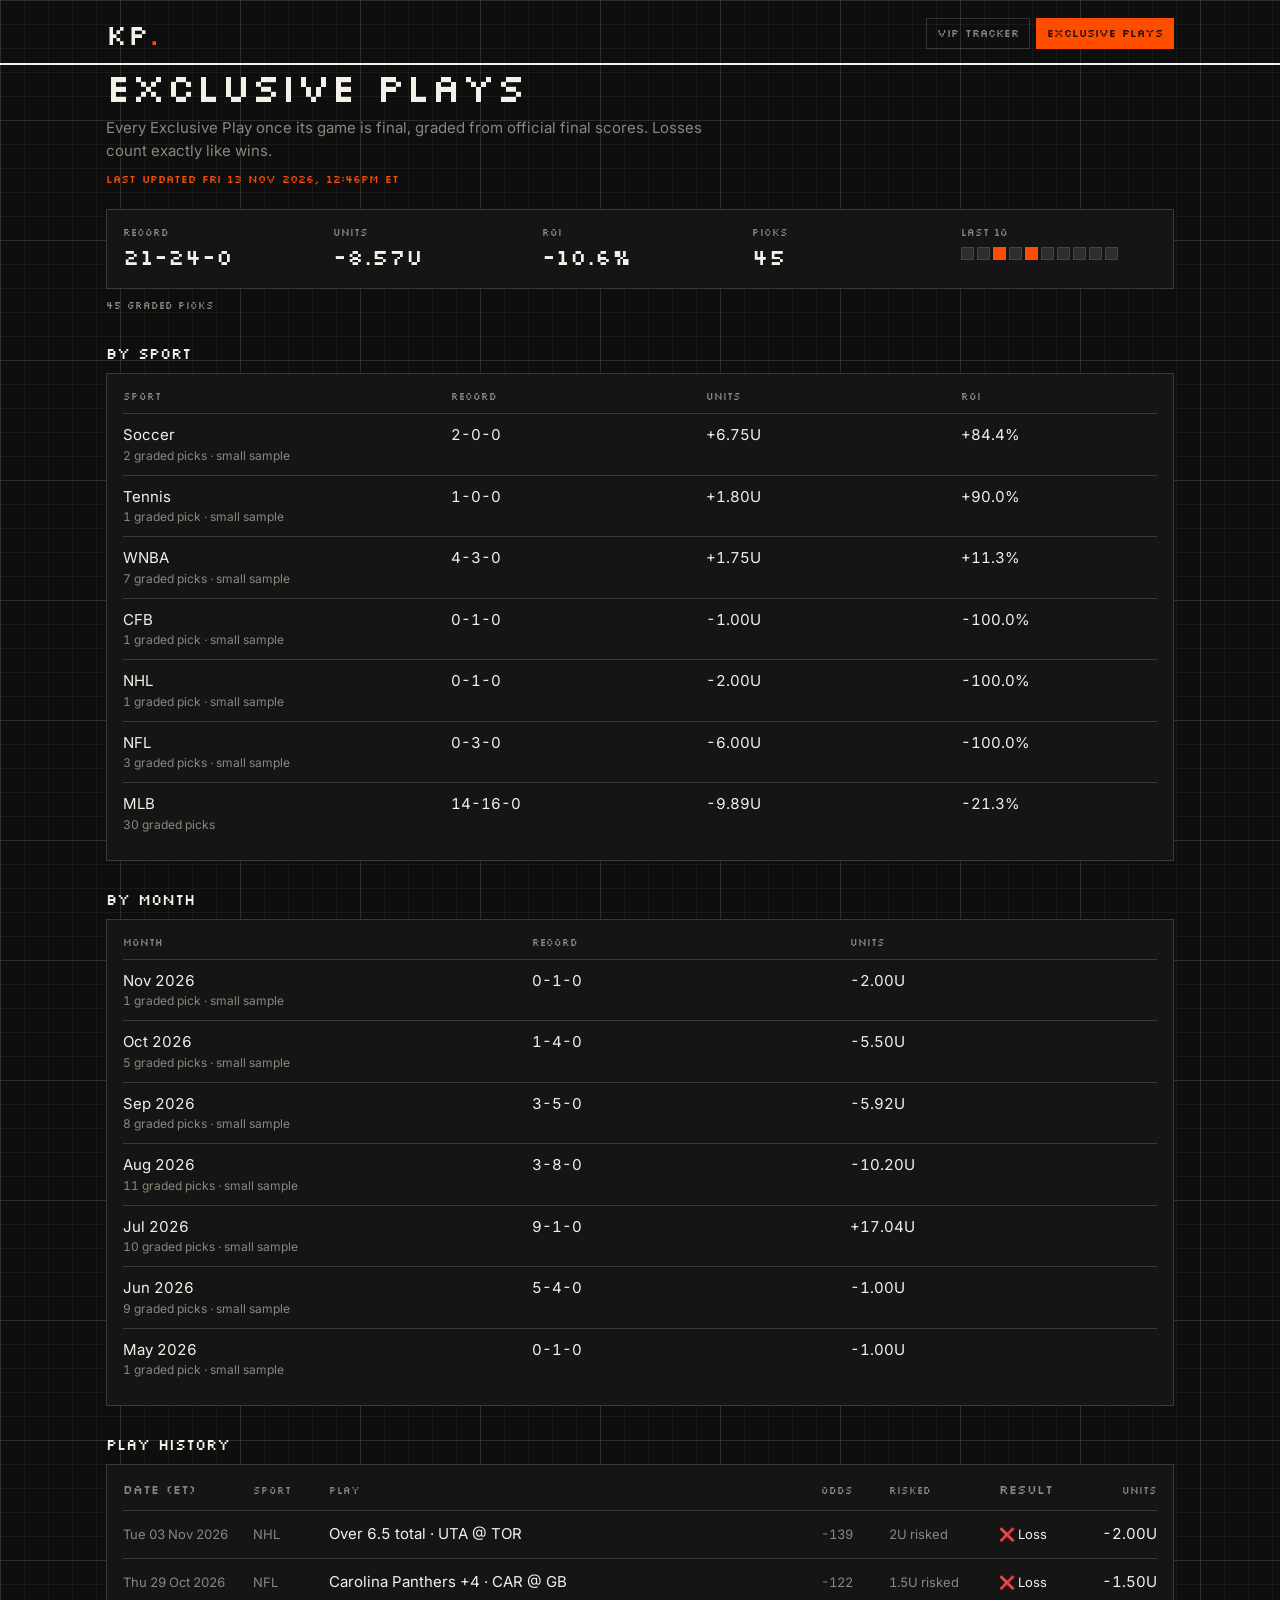
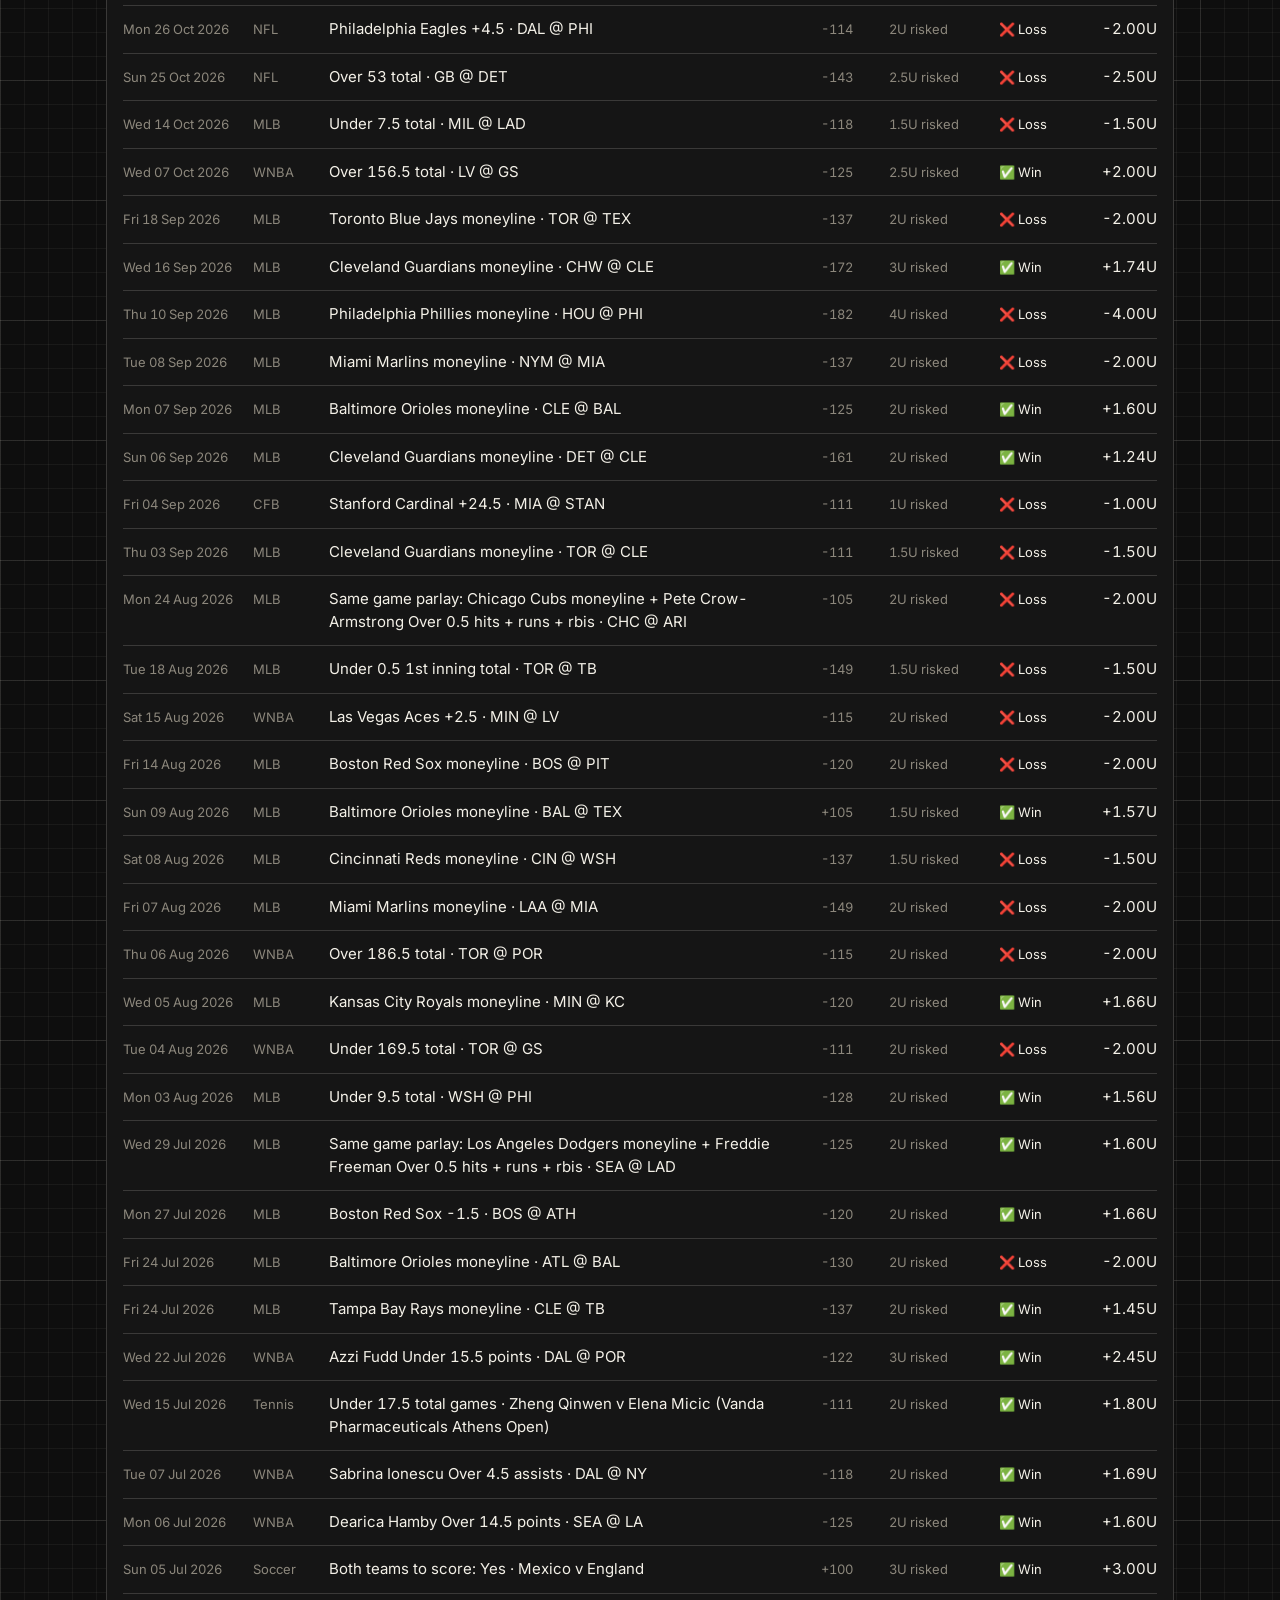
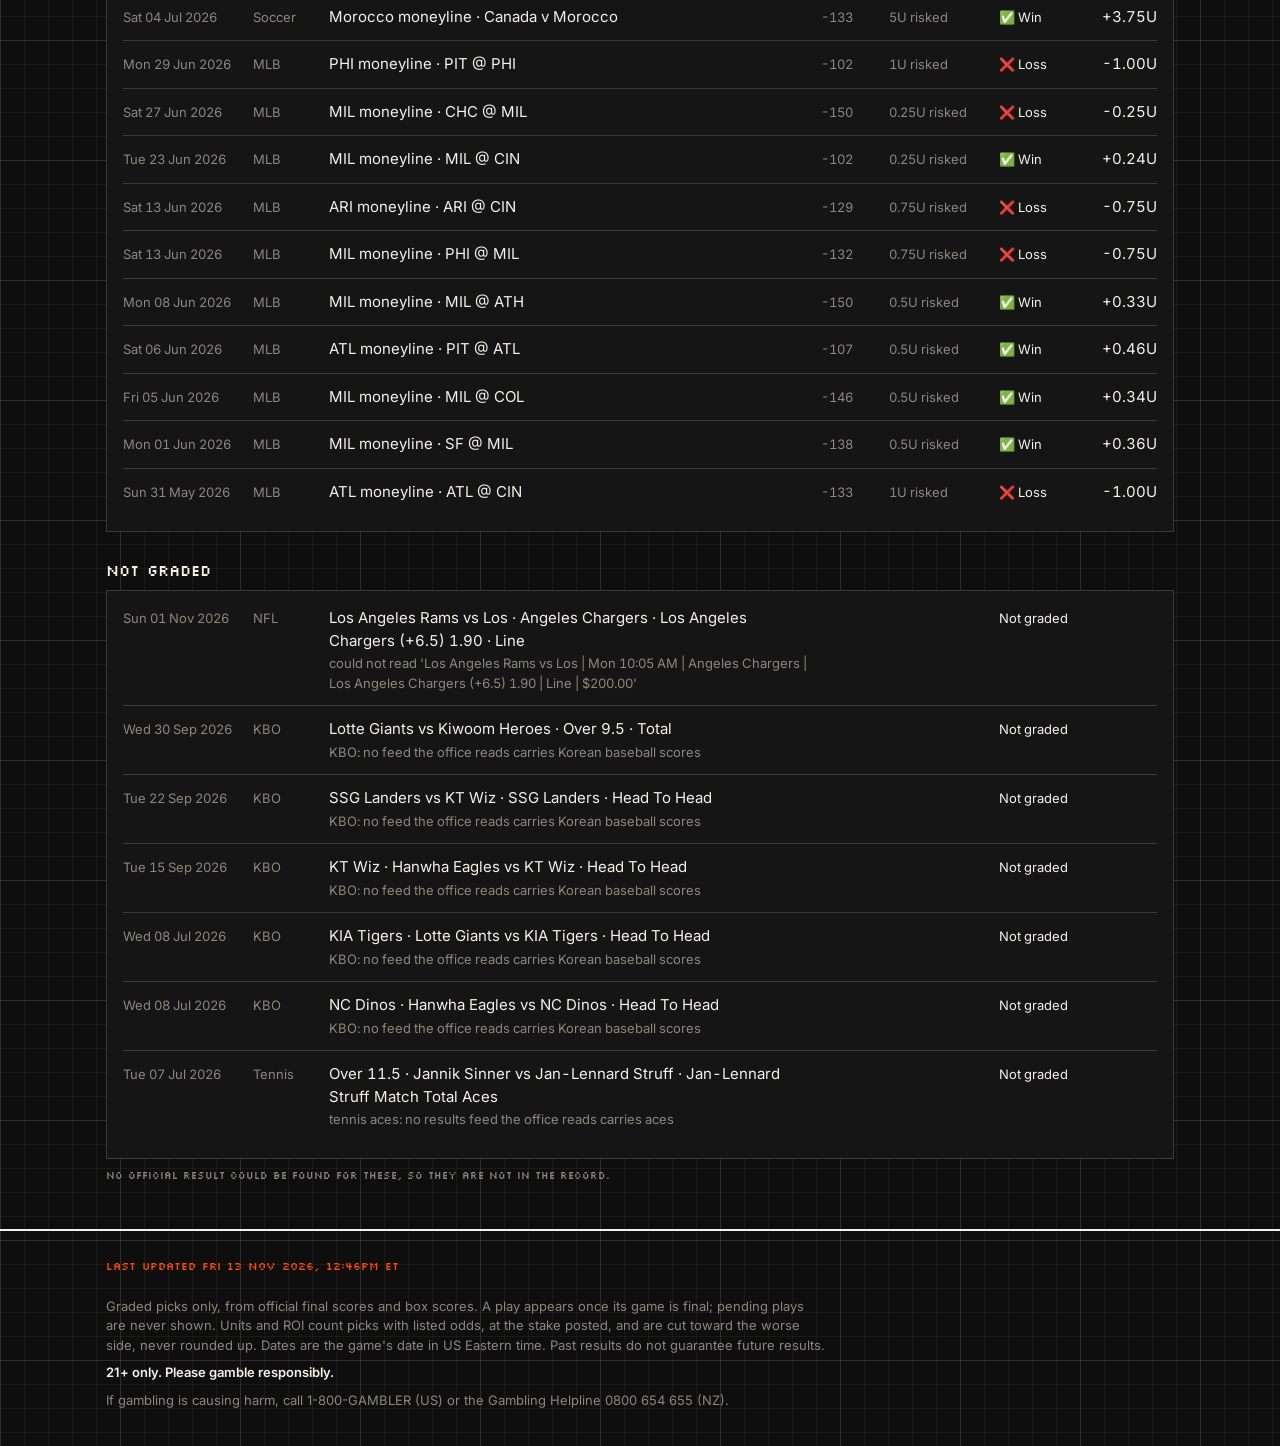
==== commit c0aeeeca: "VIP Tracker update 2026-11-14" ====
--- a/exclusive/index.html
+++ b/exclusive/index.html
@@ -28,7 +28,7 @@
 <main class="wrap">
 <h1>Exclusive Plays</h1>
 <p class="lede">Every Exclusive Play once its game is final, graded from official final scores. Losses count exactly like wins.</p>
-<p class="upd">Last updated Thu 12 Nov 2026, 12:40PM ET</p>
+<p class="upd">Last updated Fri 13 Nov 2026, 12:46PM ET</p>
 <div class="panel stats"><div><span class="lb">Record</span><span class="big">21-24-0</span></div><div><span class="lb">Units</span><span class="big">-8.57U</span></div><div><span class="lb">ROI</span><span class="big">-10.6%</span></div><div><span class="lb">Picks</span><span class="big">45</span></div><div><span class="lb">Last 10</span><span class="form" title="last 10, newest on the right"><i class="L"></i><i class="L"></i><i class="W"></i><i class="L"></i><i class="W"></i><i class="L"></i><i class="L"></i><i class="L"></i><i class="L"></i><i class="L"></i></span></div></div><p class="small">45 graded picks</p>
 <h2>By sport</h2>
 <div class="panel tbl"><div class="tr th"><div>Sport</div><div>Record</div><div>Units</div><div>ROI</div></div><div class="tr"><div>Soccer<small>2 graded picks · small sample</small></div><div>2-0-0</div><div>+6.75U</div><div>+84.4%</div></div><div class="tr"><div>Tennis<small>1 graded pick · small sample</small></div><div>1-0-0</div><div>+1.80U</div><div>+90.0%</div></div><div class="tr"><div>WNBA<small>7 graded picks · small sample</small></div><div>4-3-0</div><div>+1.75U</div><div>+11.3%</div></div><div class="tr"><div>CFB<small>1 graded pick · small sample</small></div><div>0-1-0</div><div>-1.00U</div><div>-100.0%</div></div><div class="tr"><div>NHL<small>1 graded pick · small sample</small></div><div>0-1-0</div><div>-2.00U</div><div>-100.0%</div></div><div class="tr"><div>NFL<small>3 graded picks · small sample</small></div><div>0-3-0</div><div>-6.00U</div><div>-100.0%</div></div><div class="tr"><div>MLB<small>30 graded picks</small></div><div>14-16-0</div><div>-9.89U</div><div>-21.3%</div></div></div>
@@ -39,7 +39,7 @@
 <h2>Not graded</h2><div class="panel picks"><div class="pk"><span class="dt">Sun 01 Nov 2026</span><span class="pl">Los Angeles Rams vs Los · Angeles Chargers · Los Angeles Chargers (+6.5) 1.90 · Line<span class="why">could not read &#x27;Los Angeles Rams vs Los | Mon 10:05 AM | Angeles Chargers | Los Angeles Chargers (+6.5) 1.90 | Line | $200.00&#x27;</span></span><span class="mt"><span class="sp">NFL</span></span><span class="res">Not graded</span></div><div class="pk"><span class="dt">Wed 30 Sep 2026</span><span class="pl">Lotte Giants vs Kiwoom Heroes · Over 9.5 · Total<span class="why">KBO: no feed the office reads carries Korean baseball scores</span></span><span class="mt"><span class="sp">KBO</span></span><span class="res">Not graded</span></div><div class="pk"><span class="dt">Tue 22 Sep 2026</span><span class="pl">SSG Landers vs KT Wiz · SSG Landers · Head To Head<span class="why">KBO: no feed the office reads carries Korean baseball scores</span></span><span class="mt"><span class="sp">KBO</span></span><span class="res">Not graded</span></div><div class="pk"><span class="dt">Tue 15 Sep 2026</span><span class="pl">KT Wiz · Hanwha Eagles vs KT Wiz · Head To Head<span class="why">KBO: no feed the office reads carries Korean baseball scores</span></span><span class="mt"><span class="sp">KBO</span></span><span class="res">Not graded</span></div><div class="pk"><span class="dt">Wed 08 Jul 2026</span><span class="pl">KIA Tigers · Lotte Giants vs KIA Tigers · Head To Head<span class="why">KBO: no feed the office reads carries Korean baseball scores</span></span><span class="mt"><span class="sp">KBO</span></span><span class="res">Not graded</span></div><div class="pk"><span class="dt">Wed 08 Jul 2026</span><span class="pl">NC Dinos · Hanwha Eagles vs NC Dinos · Head To Head<span class="why">KBO: no feed the office reads carries Korean baseball scores</span></span><span class="mt"><span class="sp">KBO</span></span><span class="res">Not graded</span></div><div class="pk"><span class="dt">Tue 07 Jul 2026</span><span class="pl">Over 11.5 · Jannik Sinner vs Jan-Lennard Struff · Jan-Lennard Struff Match Total Aces<span class="why">tennis aces: no results feed the office reads carries aces</span></span><span class="mt"><span class="sp">Tennis</span></span><span class="res">Not graded</span></div></div><p class="small">No official result could be found for these, so they are not in the record.</p>
 </main>
 <footer><div class="wrap">
-<p class="upd">Last updated Thu 12 Nov 2026, 12:40PM ET</p>
+<p class="upd">Last updated Fri 13 Nov 2026, 12:46PM ET</p>
 <p>Graded picks only, from official final scores and box scores. A play appears once its game is final; pending plays are never shown. Units and ROI count picks with listed odds, at the stake posted, and are cut toward the worse side, never rounded up. Dates are the game's date in US Eastern time. Past results do not guarantee future results.</p>
 <p class="rg">21+ only. Please gamble responsibly.</p>
 <p>If gambling is causing harm, call 1-800-GAMBLER (US) or the Gambling Helpline 0800 654 655 (NZ).</p>
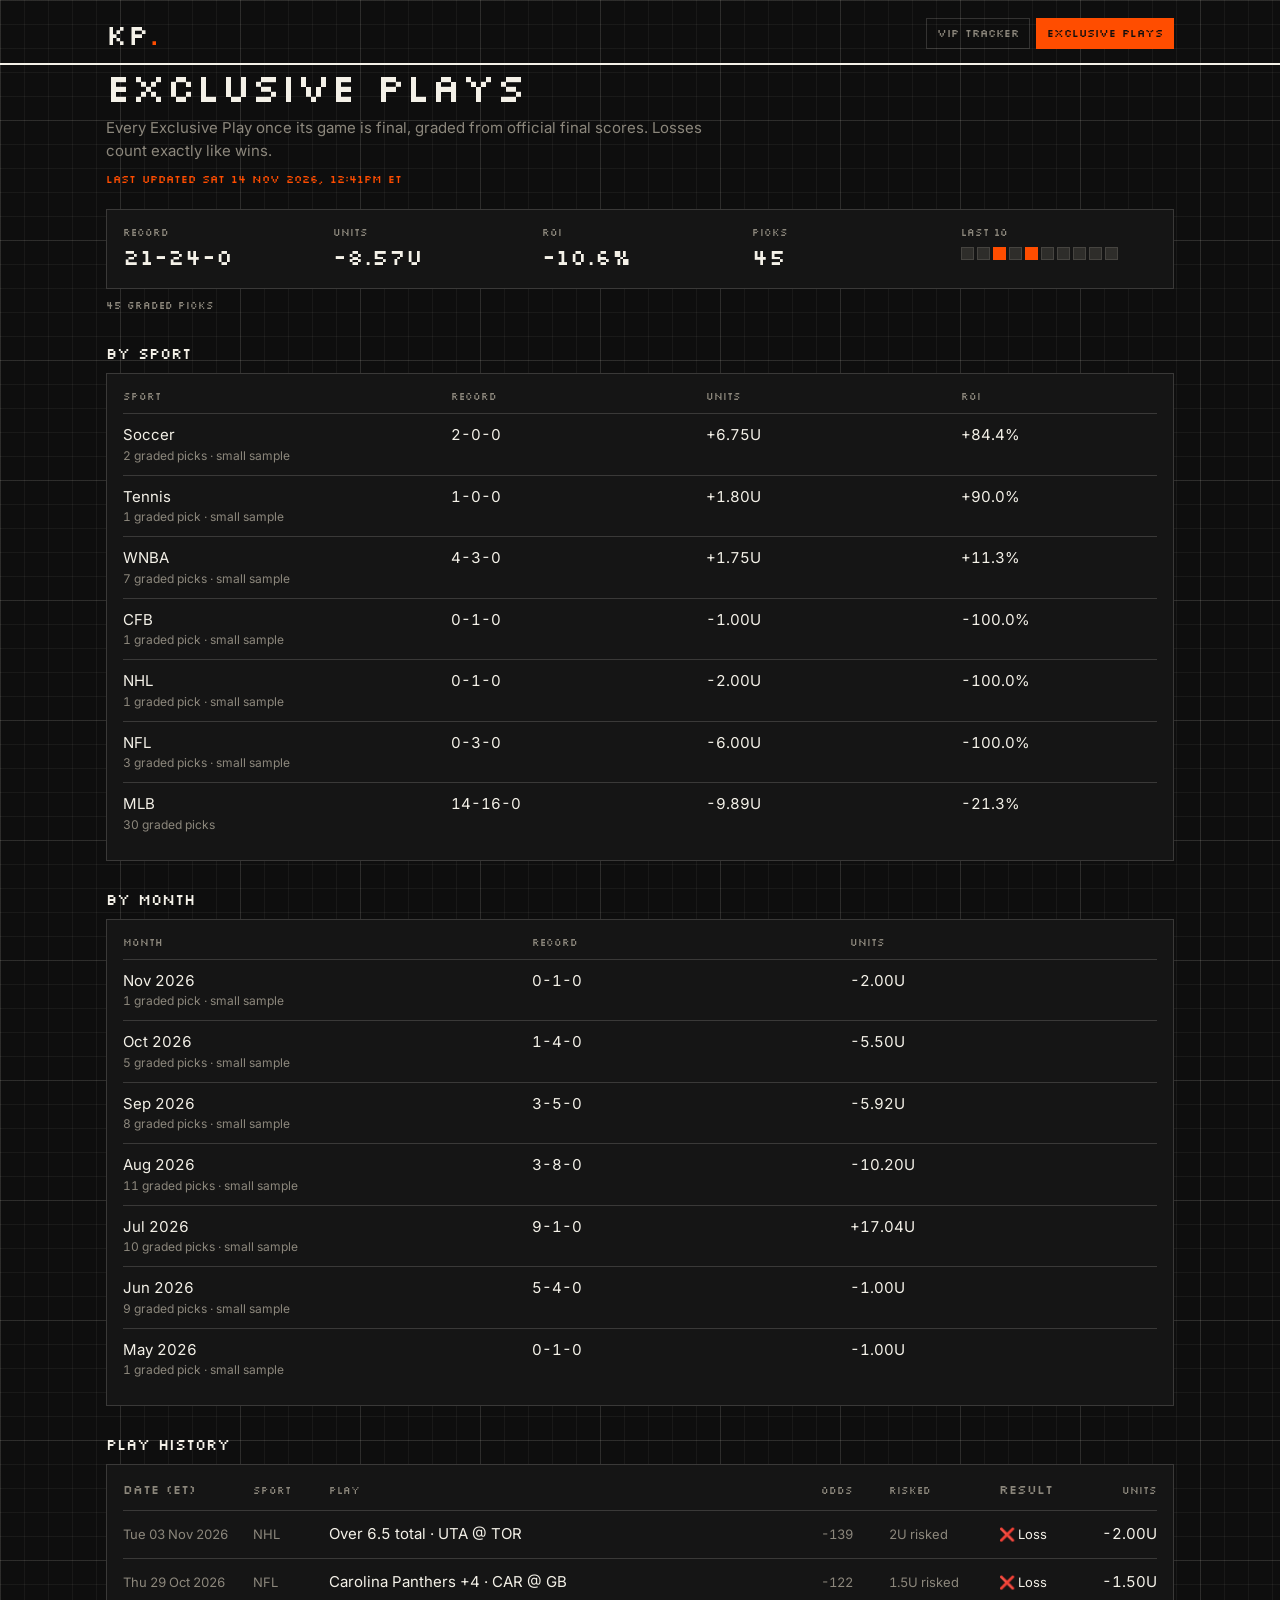
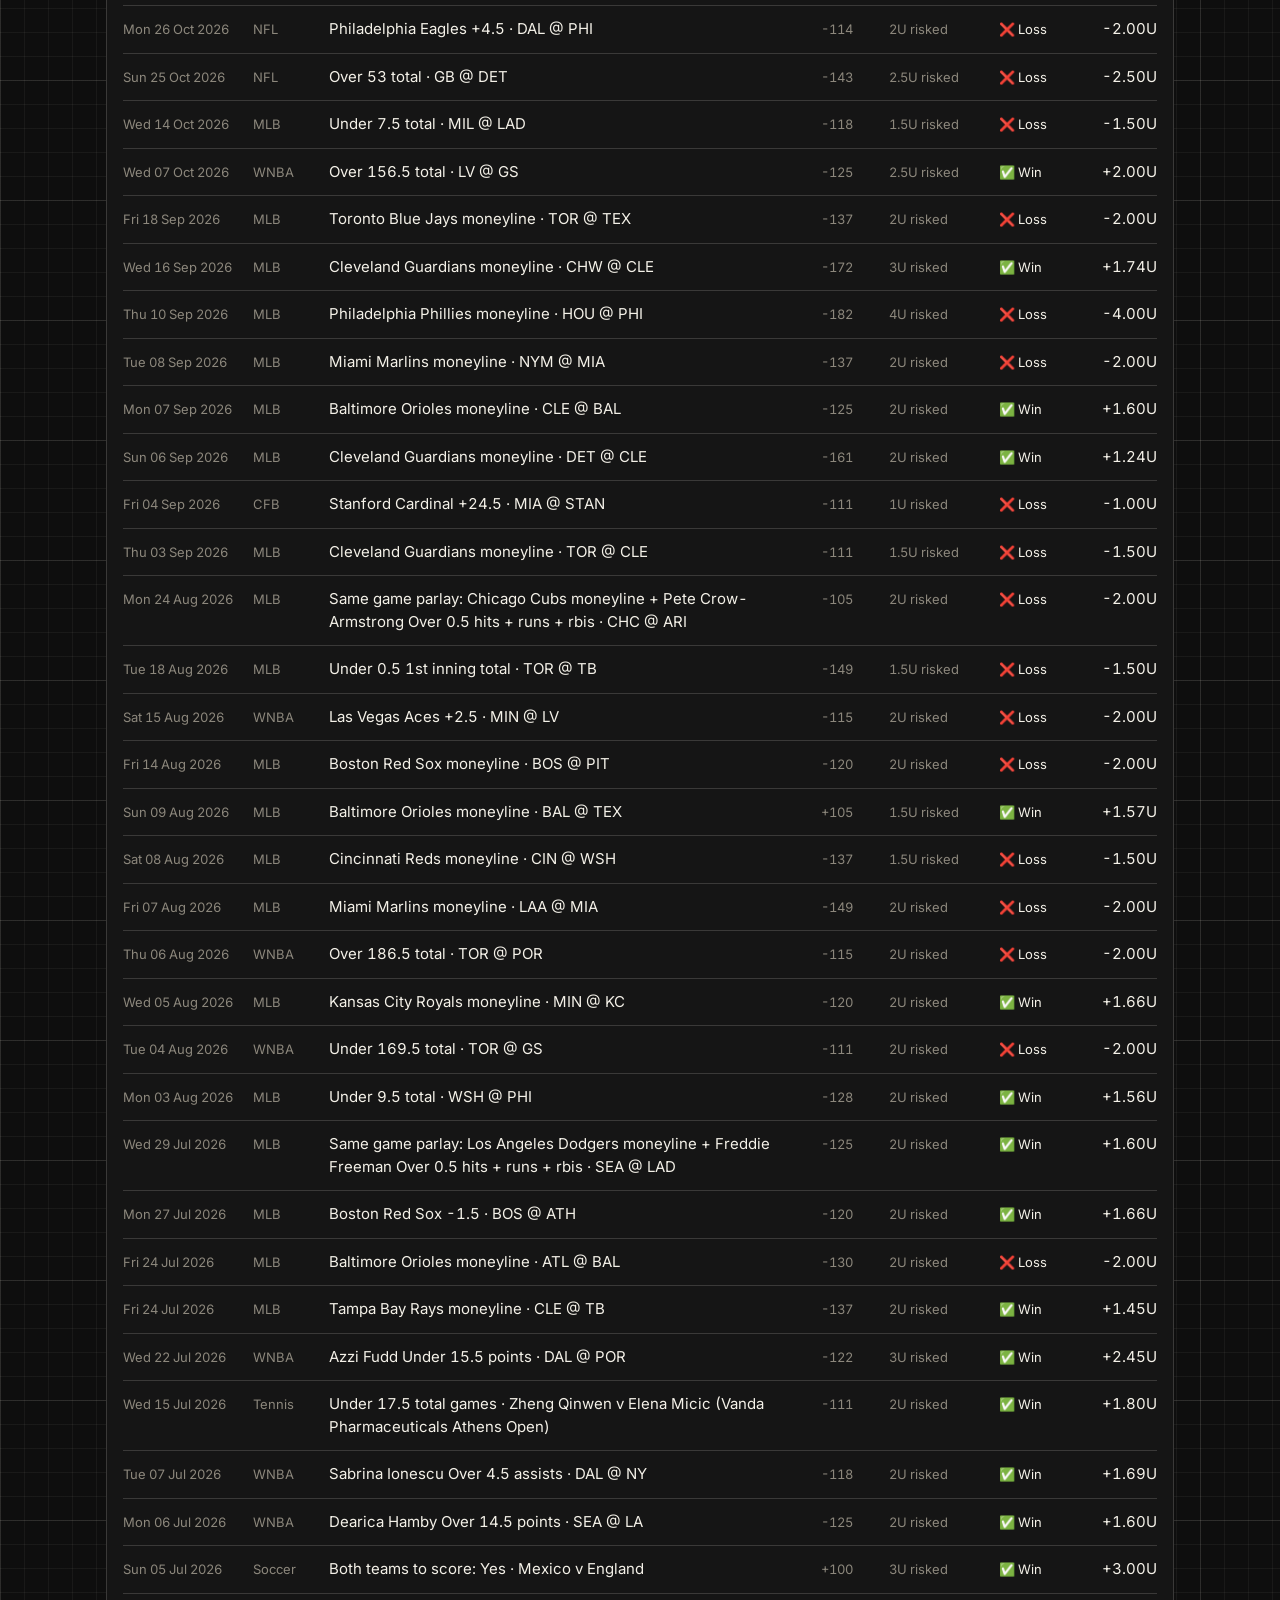
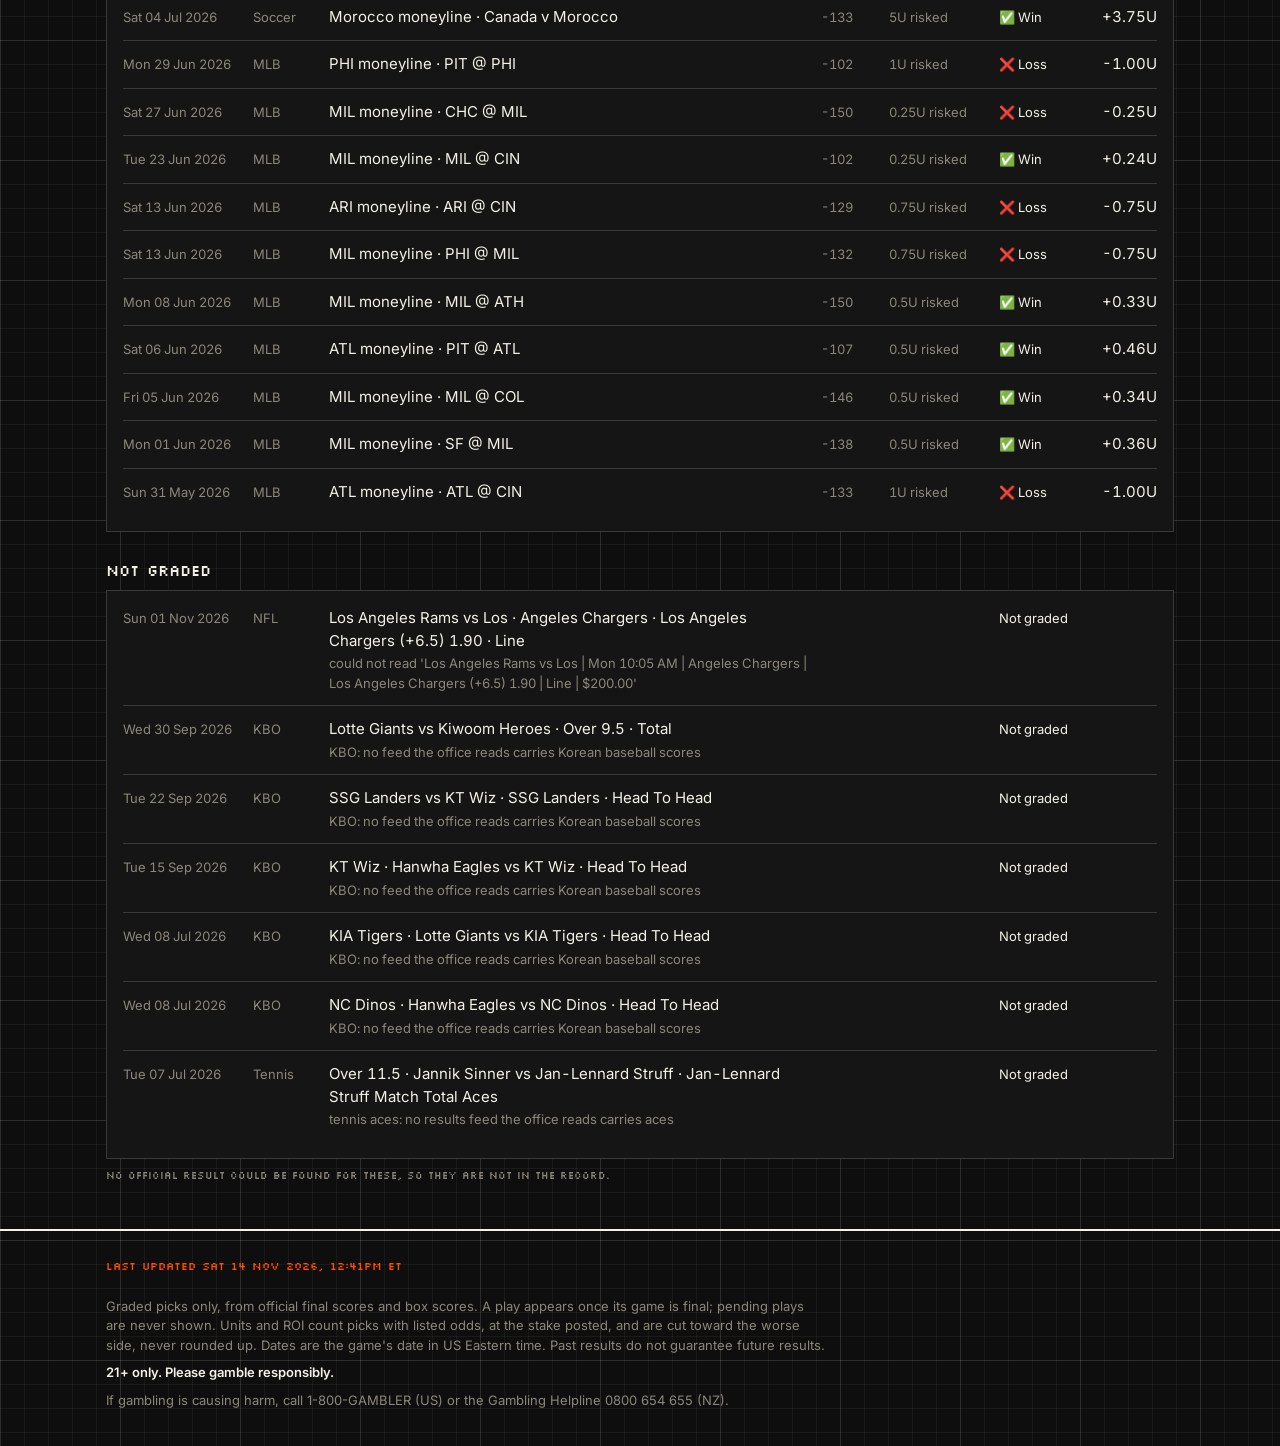
==== commit 3617e00d: "VIP Tracker update 2026-11-15" ====
--- a/exclusive/index.html
+++ b/exclusive/index.html
@@ -28,7 +28,7 @@
 <main class="wrap">
 <h1>Exclusive Plays</h1>
 <p class="lede">Every Exclusive Play once its game is final, graded from official final scores. Losses count exactly like wins.</p>
-<p class="upd">Last updated Fri 13 Nov 2026, 12:46PM ET</p>
+<p class="upd">Last updated Sat 14 Nov 2026, 12:41PM ET</p>
 <div class="panel stats"><div><span class="lb">Record</span><span class="big">21-24-0</span></div><div><span class="lb">Units</span><span class="big">-8.57U</span></div><div><span class="lb">ROI</span><span class="big">-10.6%</span></div><div><span class="lb">Picks</span><span class="big">45</span></div><div><span class="lb">Last 10</span><span class="form" title="last 10, newest on the right"><i class="L"></i><i class="L"></i><i class="W"></i><i class="L"></i><i class="W"></i><i class="L"></i><i class="L"></i><i class="L"></i><i class="L"></i><i class="L"></i></span></div></div><p class="small">45 graded picks</p>
 <h2>By sport</h2>
 <div class="panel tbl"><div class="tr th"><div>Sport</div><div>Record</div><div>Units</div><div>ROI</div></div><div class="tr"><div>Soccer<small>2 graded picks · small sample</small></div><div>2-0-0</div><div>+6.75U</div><div>+84.4%</div></div><div class="tr"><div>Tennis<small>1 graded pick · small sample</small></div><div>1-0-0</div><div>+1.80U</div><div>+90.0%</div></div><div class="tr"><div>WNBA<small>7 graded picks · small sample</small></div><div>4-3-0</div><div>+1.75U</div><div>+11.3%</div></div><div class="tr"><div>CFB<small>1 graded pick · small sample</small></div><div>0-1-0</div><div>-1.00U</div><div>-100.0%</div></div><div class="tr"><div>NHL<small>1 graded pick · small sample</small></div><div>0-1-0</div><div>-2.00U</div><div>-100.0%</div></div><div class="tr"><div>NFL<small>3 graded picks · small sample</small></div><div>0-3-0</div><div>-6.00U</div><div>-100.0%</div></div><div class="tr"><div>MLB<small>30 graded picks</small></div><div>14-16-0</div><div>-9.89U</div><div>-21.3%</div></div></div>
@@ -39,7 +39,7 @@
 <h2>Not graded</h2><div class="panel picks"><div class="pk"><span class="dt">Sun 01 Nov 2026</span><span class="pl">Los Angeles Rams vs Los · Angeles Chargers · Los Angeles Chargers (+6.5) 1.90 · Line<span class="why">could not read &#x27;Los Angeles Rams vs Los | Mon 10:05 AM | Angeles Chargers | Los Angeles Chargers (+6.5) 1.90 | Line | $200.00&#x27;</span></span><span class="mt"><span class="sp">NFL</span></span><span class="res">Not graded</span></div><div class="pk"><span class="dt">Wed 30 Sep 2026</span><span class="pl">Lotte Giants vs Kiwoom Heroes · Over 9.5 · Total<span class="why">KBO: no feed the office reads carries Korean baseball scores</span></span><span class="mt"><span class="sp">KBO</span></span><span class="res">Not graded</span></div><div class="pk"><span class="dt">Tue 22 Sep 2026</span><span class="pl">SSG Landers vs KT Wiz · SSG Landers · Head To Head<span class="why">KBO: no feed the office reads carries Korean baseball scores</span></span><span class="mt"><span class="sp">KBO</span></span><span class="res">Not graded</span></div><div class="pk"><span class="dt">Tue 15 Sep 2026</span><span class="pl">KT Wiz · Hanwha Eagles vs KT Wiz · Head To Head<span class="why">KBO: no feed the office reads carries Korean baseball scores</span></span><span class="mt"><span class="sp">KBO</span></span><span class="res">Not graded</span></div><div class="pk"><span class="dt">Wed 08 Jul 2026</span><span class="pl">KIA Tigers · Lotte Giants vs KIA Tigers · Head To Head<span class="why">KBO: no feed the office reads carries Korean baseball scores</span></span><span class="mt"><span class="sp">KBO</span></span><span class="res">Not graded</span></div><div class="pk"><span class="dt">Wed 08 Jul 2026</span><span class="pl">NC Dinos · Hanwha Eagles vs NC Dinos · Head To Head<span class="why">KBO: no feed the office reads carries Korean baseball scores</span></span><span class="mt"><span class="sp">KBO</span></span><span class="res">Not graded</span></div><div class="pk"><span class="dt">Tue 07 Jul 2026</span><span class="pl">Over 11.5 · Jannik Sinner vs Jan-Lennard Struff · Jan-Lennard Struff Match Total Aces<span class="why">tennis aces: no results feed the office reads carries aces</span></span><span class="mt"><span class="sp">Tennis</span></span><span class="res">Not graded</span></div></div><p class="small">No official result could be found for these, so they are not in the record.</p>
 </main>
 <footer><div class="wrap">
-<p class="upd">Last updated Fri 13 Nov 2026, 12:46PM ET</p>
+<p class="upd">Last updated Sat 14 Nov 2026, 12:41PM ET</p>
 <p>Graded picks only, from official final scores and box scores. A play appears once its game is final; pending plays are never shown. Units and ROI count picks with listed odds, at the stake posted, and are cut toward the worse side, never rounded up. Dates are the game's date in US Eastern time. Past results do not guarantee future results.</p>
 <p class="rg">21+ only. Please gamble responsibly.</p>
 <p>If gambling is causing harm, call 1-800-GAMBLER (US) or the Gambling Helpline 0800 654 655 (NZ).</p>
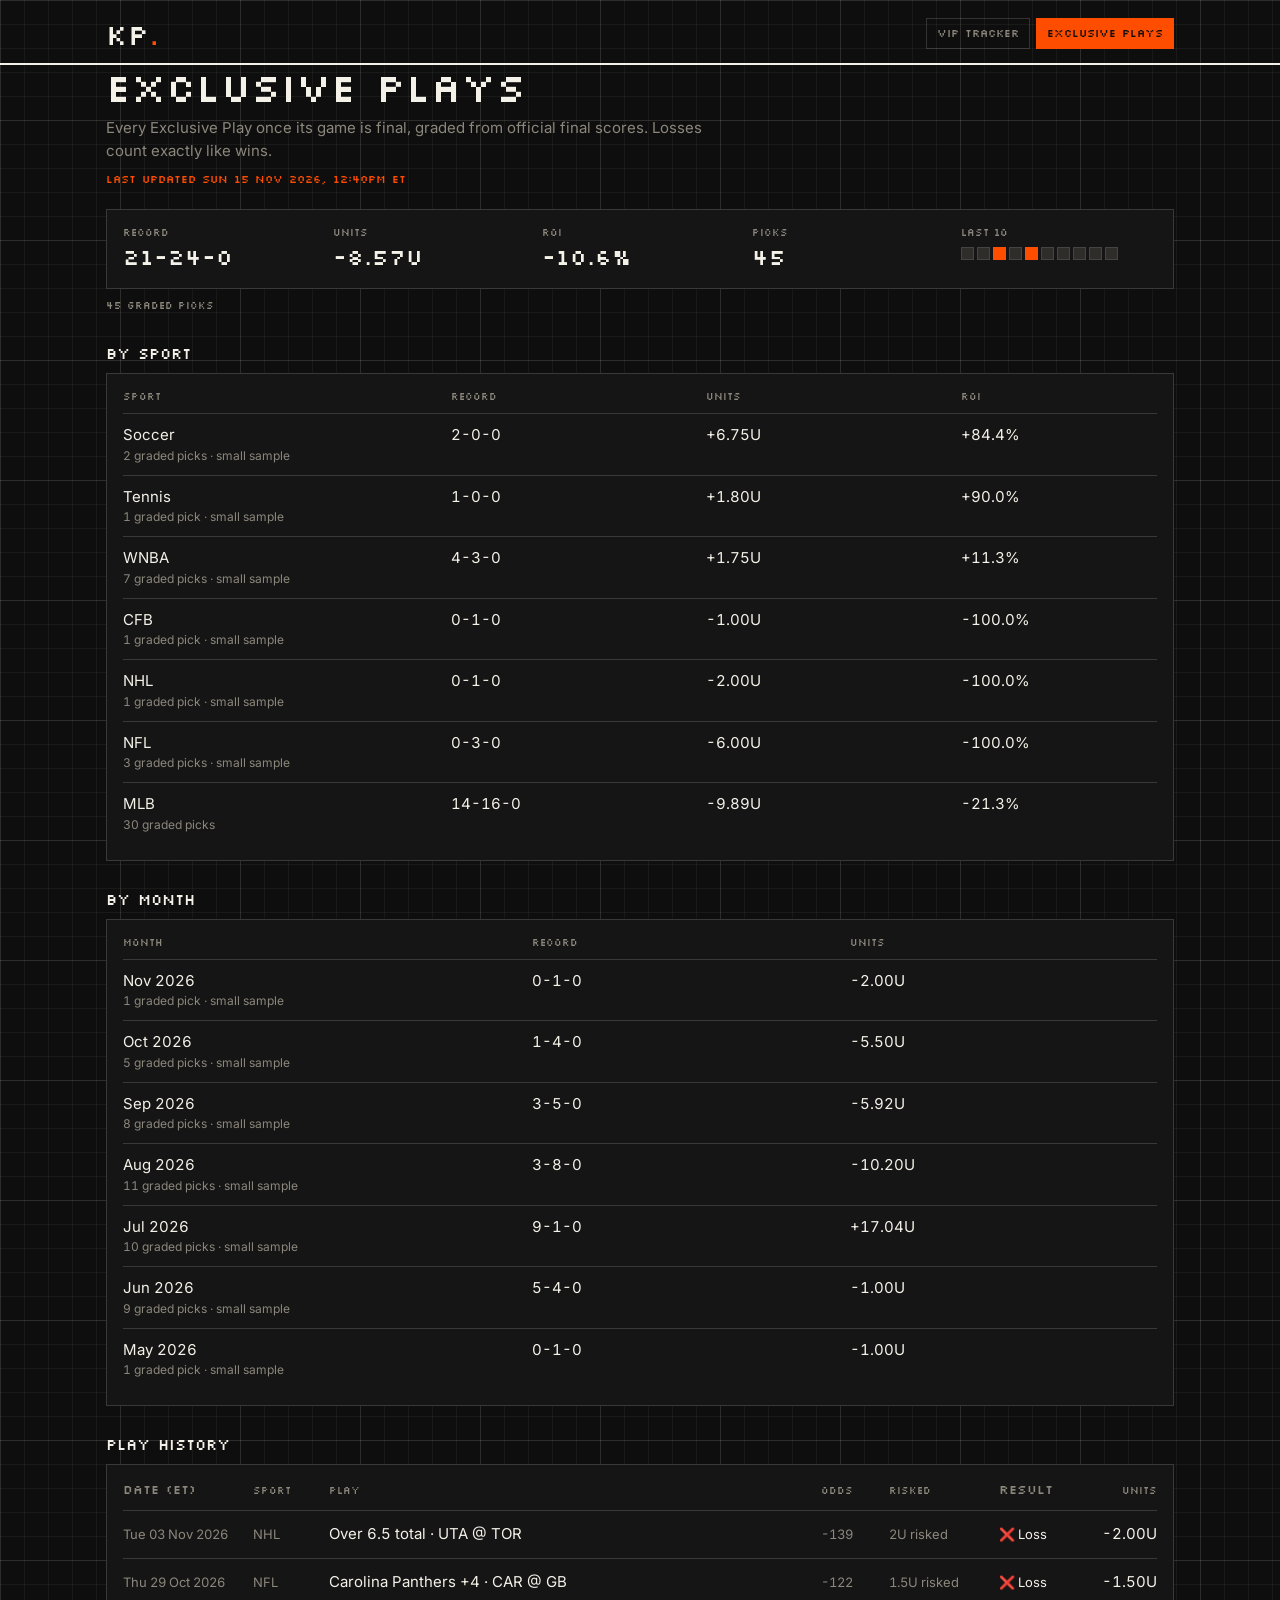
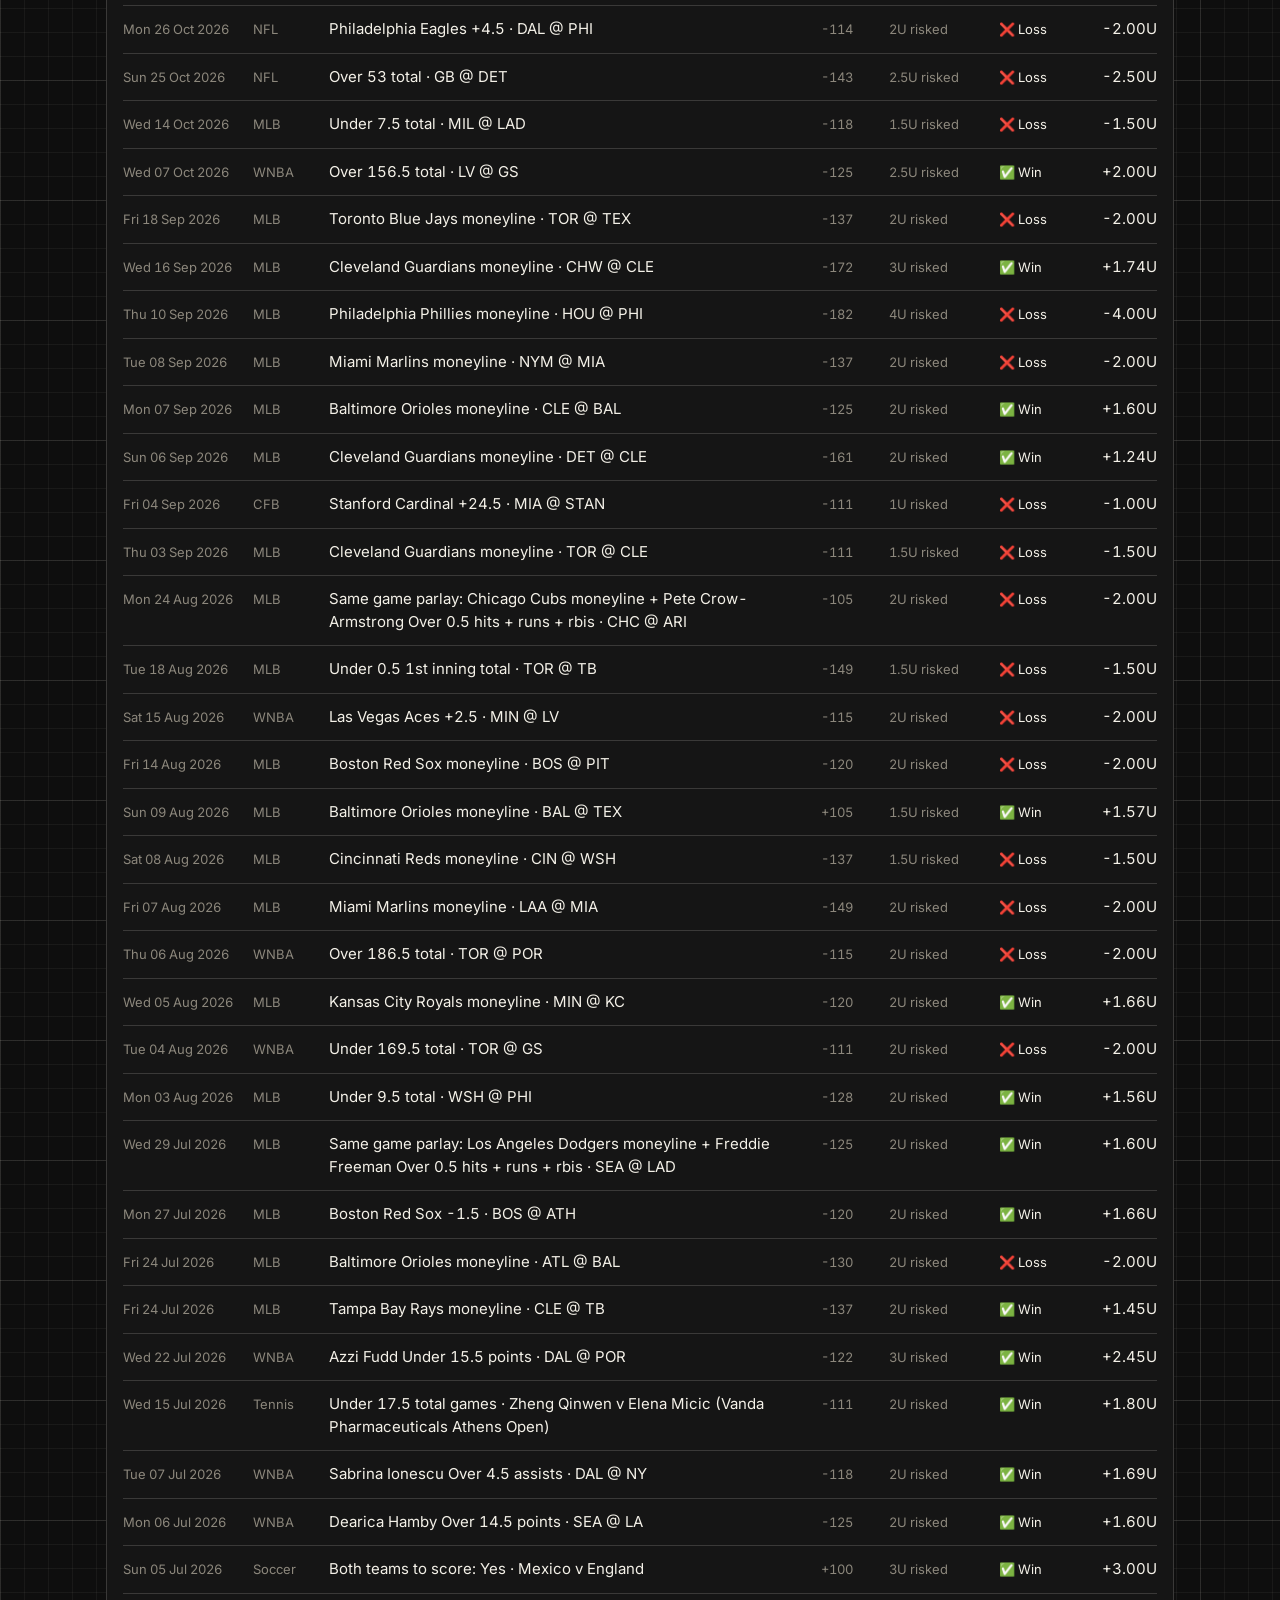
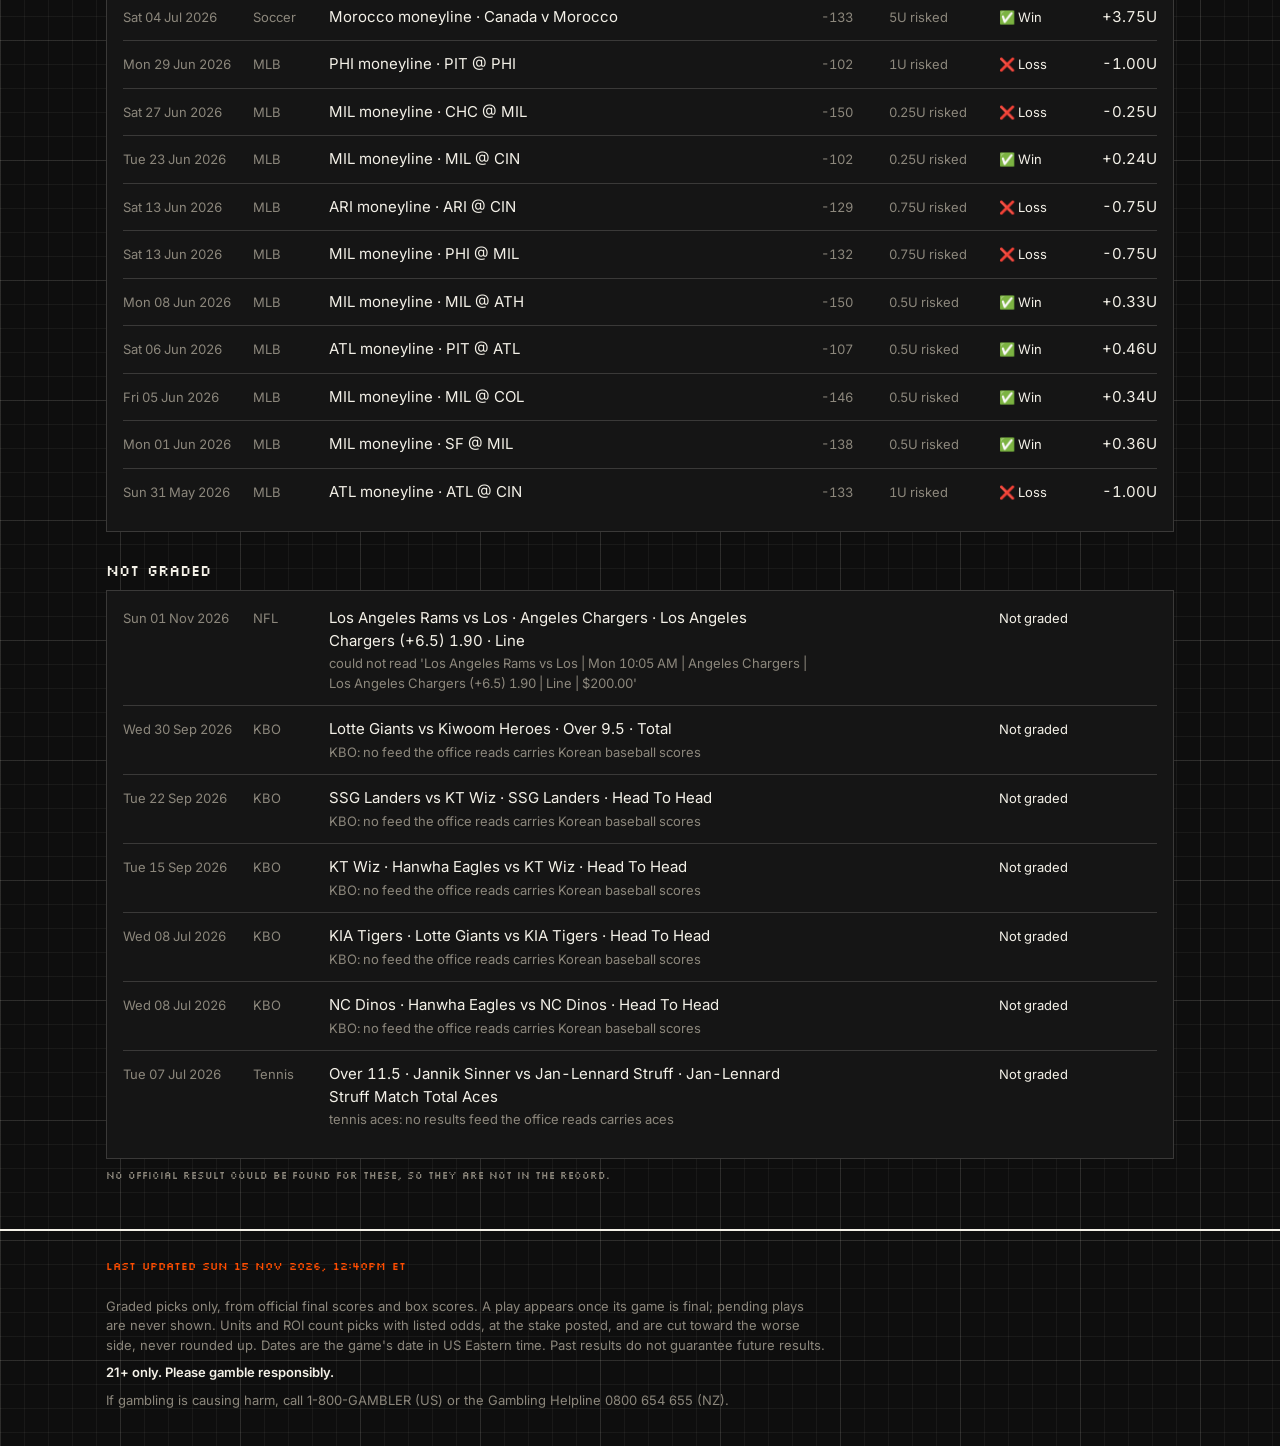
==== commit 68db722f: "VIP Tracker update 2026-11-16" ====
--- a/exclusive/index.html
+++ b/exclusive/index.html
@@ -28,7 +28,7 @@
 <main class="wrap">
 <h1>Exclusive Plays</h1>
 <p class="lede">Every Exclusive Play once its game is final, graded from official final scores. Losses count exactly like wins.</p>
-<p class="upd">Last updated Sat 14 Nov 2026, 12:41PM ET</p>
+<p class="upd">Last updated Sun 15 Nov 2026, 12:40PM ET</p>
 <div class="panel stats"><div><span class="lb">Record</span><span class="big">21-24-0</span></div><div><span class="lb">Units</span><span class="big">-8.57U</span></div><div><span class="lb">ROI</span><span class="big">-10.6%</span></div><div><span class="lb">Picks</span><span class="big">45</span></div><div><span class="lb">Last 10</span><span class="form" title="last 10, newest on the right"><i class="L"></i><i class="L"></i><i class="W"></i><i class="L"></i><i class="W"></i><i class="L"></i><i class="L"></i><i class="L"></i><i class="L"></i><i class="L"></i></span></div></div><p class="small">45 graded picks</p>
 <h2>By sport</h2>
 <div class="panel tbl"><div class="tr th"><div>Sport</div><div>Record</div><div>Units</div><div>ROI</div></div><div class="tr"><div>Soccer<small>2 graded picks · small sample</small></div><div>2-0-0</div><div>+6.75U</div><div>+84.4%</div></div><div class="tr"><div>Tennis<small>1 graded pick · small sample</small></div><div>1-0-0</div><div>+1.80U</div><div>+90.0%</div></div><div class="tr"><div>WNBA<small>7 graded picks · small sample</small></div><div>4-3-0</div><div>+1.75U</div><div>+11.3%</div></div><div class="tr"><div>CFB<small>1 graded pick · small sample</small></div><div>0-1-0</div><div>-1.00U</div><div>-100.0%</div></div><div class="tr"><div>NHL<small>1 graded pick · small sample</small></div><div>0-1-0</div><div>-2.00U</div><div>-100.0%</div></div><div class="tr"><div>NFL<small>3 graded picks · small sample</small></div><div>0-3-0</div><div>-6.00U</div><div>-100.0%</div></div><div class="tr"><div>MLB<small>30 graded picks</small></div><div>14-16-0</div><div>-9.89U</div><div>-21.3%</div></div></div>
@@ -39,7 +39,7 @@
 <h2>Not graded</h2><div class="panel picks"><div class="pk"><span class="dt">Sun 01 Nov 2026</span><span class="pl">Los Angeles Rams vs Los · Angeles Chargers · Los Angeles Chargers (+6.5) 1.90 · Line<span class="why">could not read &#x27;Los Angeles Rams vs Los | Mon 10:05 AM | Angeles Chargers | Los Angeles Chargers (+6.5) 1.90 | Line | $200.00&#x27;</span></span><span class="mt"><span class="sp">NFL</span></span><span class="res">Not graded</span></div><div class="pk"><span class="dt">Wed 30 Sep 2026</span><span class="pl">Lotte Giants vs Kiwoom Heroes · Over 9.5 · Total<span class="why">KBO: no feed the office reads carries Korean baseball scores</span></span><span class="mt"><span class="sp">KBO</span></span><span class="res">Not graded</span></div><div class="pk"><span class="dt">Tue 22 Sep 2026</span><span class="pl">SSG Landers vs KT Wiz · SSG Landers · Head To Head<span class="why">KBO: no feed the office reads carries Korean baseball scores</span></span><span class="mt"><span class="sp">KBO</span></span><span class="res">Not graded</span></div><div class="pk"><span class="dt">Tue 15 Sep 2026</span><span class="pl">KT Wiz · Hanwha Eagles vs KT Wiz · Head To Head<span class="why">KBO: no feed the office reads carries Korean baseball scores</span></span><span class="mt"><span class="sp">KBO</span></span><span class="res">Not graded</span></div><div class="pk"><span class="dt">Wed 08 Jul 2026</span><span class="pl">KIA Tigers · Lotte Giants vs KIA Tigers · Head To Head<span class="why">KBO: no feed the office reads carries Korean baseball scores</span></span><span class="mt"><span class="sp">KBO</span></span><span class="res">Not graded</span></div><div class="pk"><span class="dt">Wed 08 Jul 2026</span><span class="pl">NC Dinos · Hanwha Eagles vs NC Dinos · Head To Head<span class="why">KBO: no feed the office reads carries Korean baseball scores</span></span><span class="mt"><span class="sp">KBO</span></span><span class="res">Not graded</span></div><div class="pk"><span class="dt">Tue 07 Jul 2026</span><span class="pl">Over 11.5 · Jannik Sinner vs Jan-Lennard Struff · Jan-Lennard Struff Match Total Aces<span class="why">tennis aces: no results feed the office reads carries aces</span></span><span class="mt"><span class="sp">Tennis</span></span><span class="res">Not graded</span></div></div><p class="small">No official result could be found for these, so they are not in the record.</p>
 </main>
 <footer><div class="wrap">
-<p class="upd">Last updated Sat 14 Nov 2026, 12:41PM ET</p>
+<p class="upd">Last updated Sun 15 Nov 2026, 12:40PM ET</p>
 <p>Graded picks only, from official final scores and box scores. A play appears once its game is final; pending plays are never shown. Units and ROI count picks with listed odds, at the stake posted, and are cut toward the worse side, never rounded up. Dates are the game's date in US Eastern time. Past results do not guarantee future results.</p>
 <p class="rg">21+ only. Please gamble responsibly.</p>
 <p>If gambling is causing harm, call 1-800-GAMBLER (US) or the Gambling Helpline 0800 654 655 (NZ).</p>
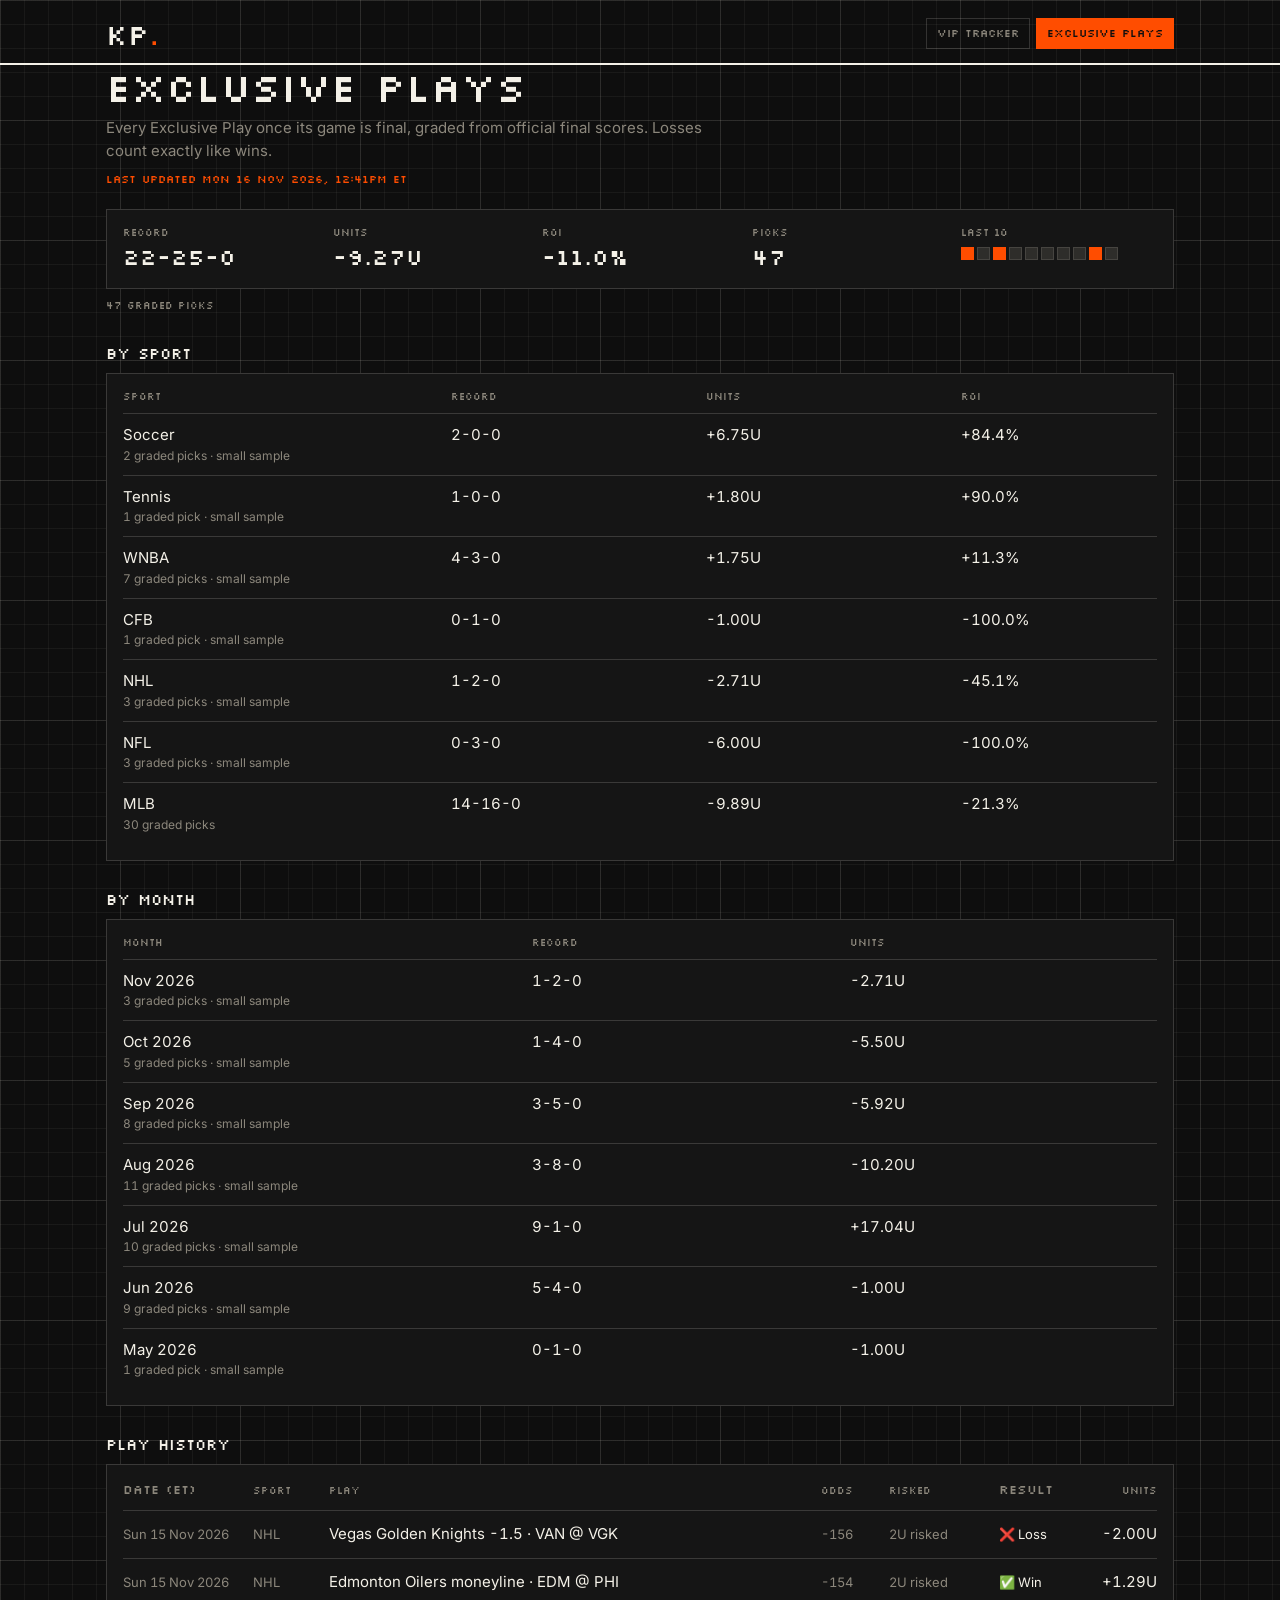
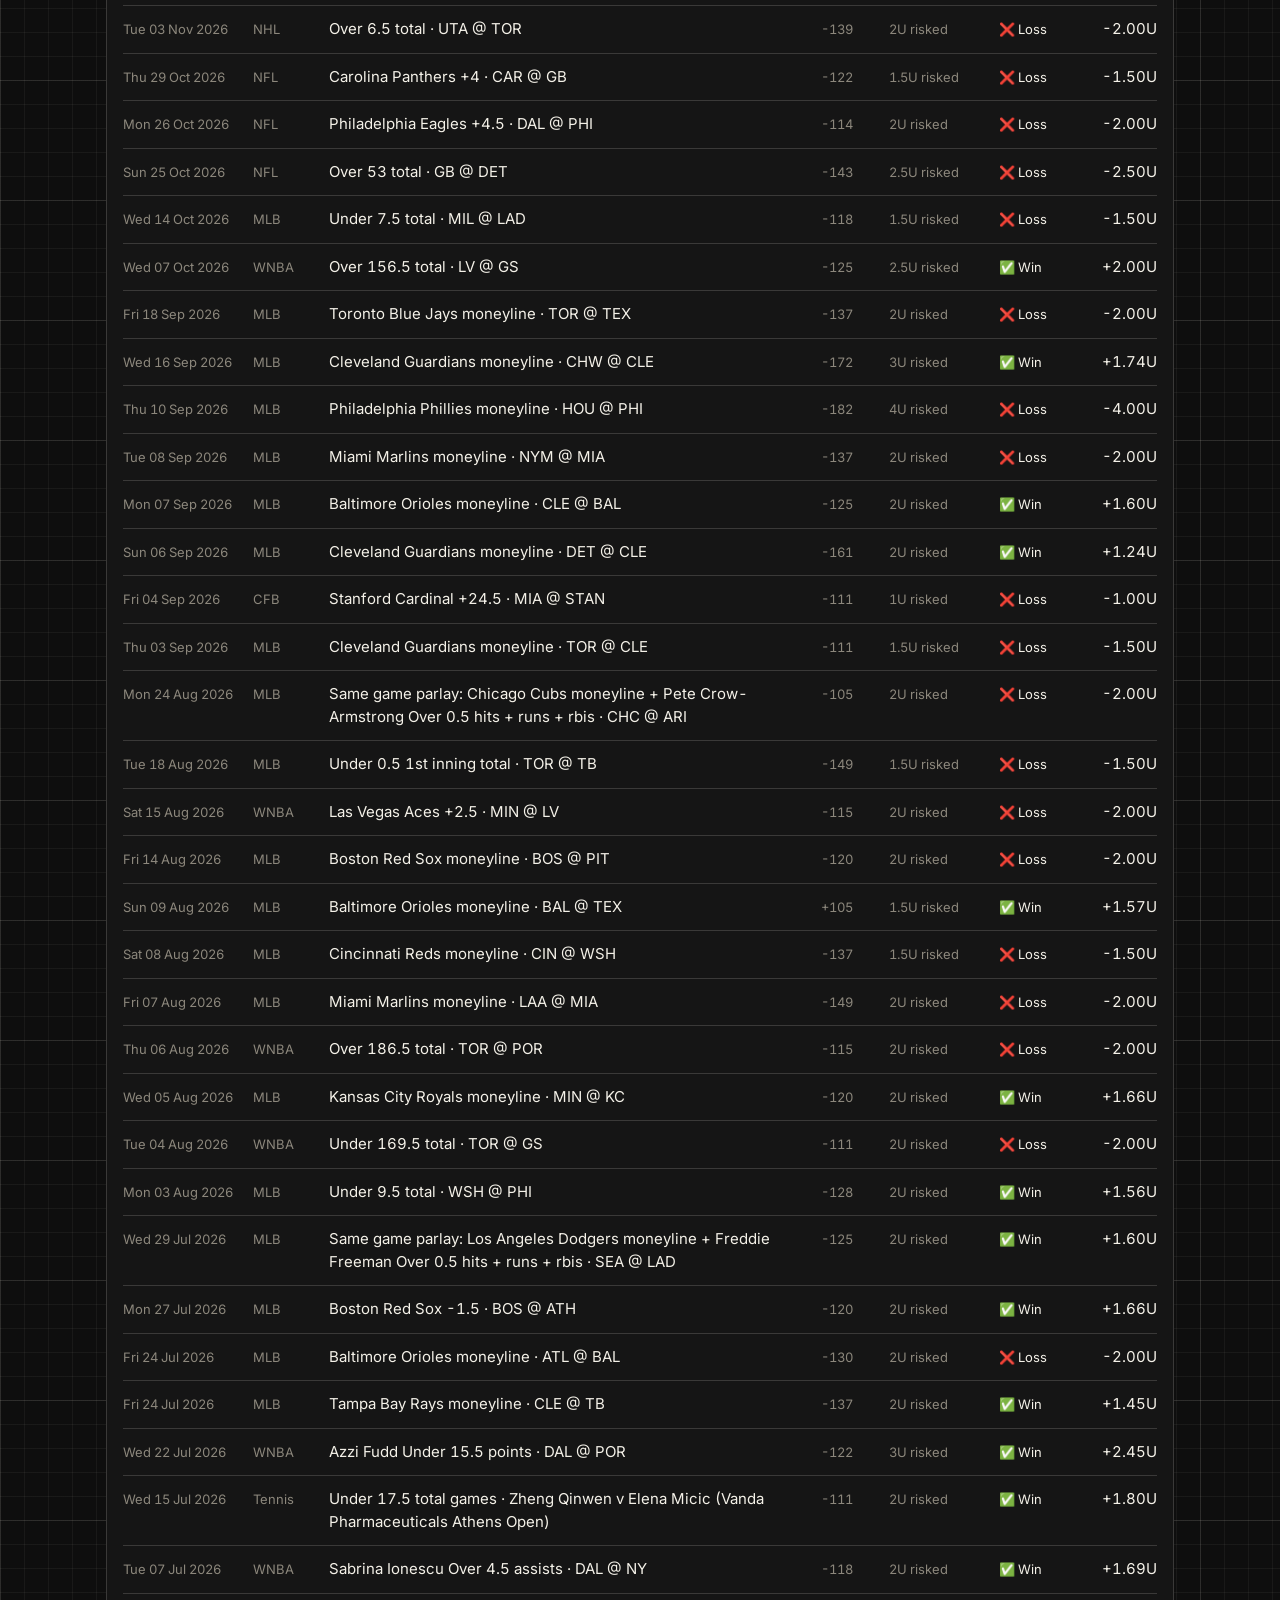
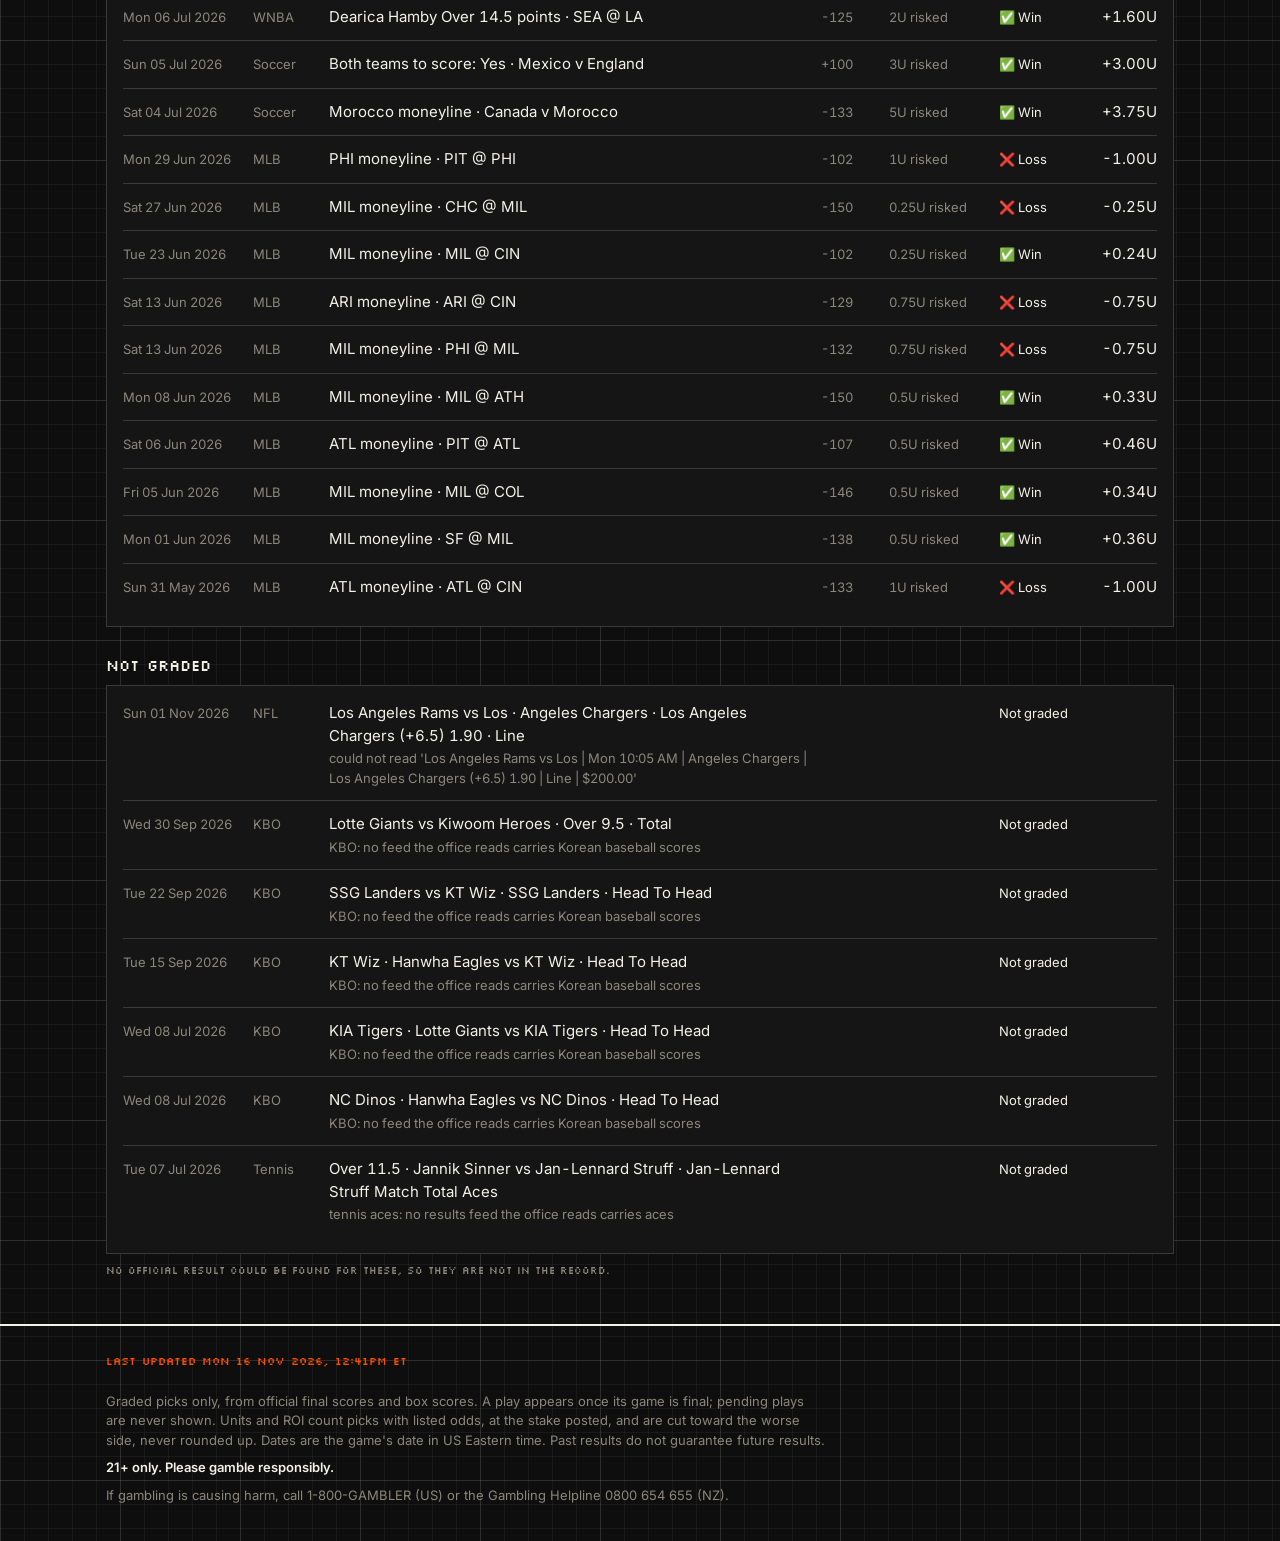
==== commit ca6720df: "VIP Tracker update 2026-11-17" ====
--- a/exclusive/index.html
+++ b/exclusive/index.html
@@ -28,18 +28,18 @@
 <main class="wrap">
 <h1>Exclusive Plays</h1>
 <p class="lede">Every Exclusive Play once its game is final, graded from official final scores. Losses count exactly like wins.</p>
-<p class="upd">Last updated Sun 15 Nov 2026, 12:40PM ET</p>
-<div class="panel stats"><div><span class="lb">Record</span><span class="big">21-24-0</span></div><div><span class="lb">Units</span><span class="big">-8.57U</span></div><div><span class="lb">ROI</span><span class="big">-10.6%</span></div><div><span class="lb">Picks</span><span class="big">45</span></div><div><span class="lb">Last 10</span><span class="form" title="last 10, newest on the right"><i class="L"></i><i class="L"></i><i class="W"></i><i class="L"></i><i class="W"></i><i class="L"></i><i class="L"></i><i class="L"></i><i class="L"></i><i class="L"></i></span></div></div><p class="small">45 graded picks</p>
+<p class="upd">Last updated Mon 16 Nov 2026, 12:41PM ET</p>
+<div class="panel stats"><div><span class="lb">Record</span><span class="big">22-25-0</span></div><div><span class="lb">Units</span><span class="big">-9.27U</span></div><div><span class="lb">ROI</span><span class="big">-11.0%</span></div><div><span class="lb">Picks</span><span class="big">47</span></div><div><span class="lb">Last 10</span><span class="form" title="last 10, newest on the right"><i class="W"></i><i class="L"></i><i class="W"></i><i class="L"></i><i class="L"></i><i class="L"></i><i class="L"></i><i class="L"></i><i class="W"></i><i class="L"></i></span></div></div><p class="small">47 graded picks</p>
 <h2>By sport</h2>
-<div class="panel tbl"><div class="tr th"><div>Sport</div><div>Record</div><div>Units</div><div>ROI</div></div><div class="tr"><div>Soccer<small>2 graded picks · small sample</small></div><div>2-0-0</div><div>+6.75U</div><div>+84.4%</div></div><div class="tr"><div>Tennis<small>1 graded pick · small sample</small></div><div>1-0-0</div><div>+1.80U</div><div>+90.0%</div></div><div class="tr"><div>WNBA<small>7 graded picks · small sample</small></div><div>4-3-0</div><div>+1.75U</div><div>+11.3%</div></div><div class="tr"><div>CFB<small>1 graded pick · small sample</small></div><div>0-1-0</div><div>-1.00U</div><div>-100.0%</div></div><div class="tr"><div>NHL<small>1 graded pick · small sample</small></div><div>0-1-0</div><div>-2.00U</div><div>-100.0%</div></div><div class="tr"><div>NFL<small>3 graded picks · small sample</small></div><div>0-3-0</div><div>-6.00U</div><div>-100.0%</div></div><div class="tr"><div>MLB<small>30 graded picks</small></div><div>14-16-0</div><div>-9.89U</div><div>-21.3%</div></div></div>
+<div class="panel tbl"><div class="tr th"><div>Sport</div><div>Record</div><div>Units</div><div>ROI</div></div><div class="tr"><div>Soccer<small>2 graded picks · small sample</small></div><div>2-0-0</div><div>+6.75U</div><div>+84.4%</div></div><div class="tr"><div>Tennis<small>1 graded pick · small sample</small></div><div>1-0-0</div><div>+1.80U</div><div>+90.0%</div></div><div class="tr"><div>WNBA<small>7 graded picks · small sample</small></div><div>4-3-0</div><div>+1.75U</div><div>+11.3%</div></div><div class="tr"><div>CFB<small>1 graded pick · small sample</small></div><div>0-1-0</div><div>-1.00U</div><div>-100.0%</div></div><div class="tr"><div>NHL<small>3 graded picks · small sample</small></div><div>1-2-0</div><div>-2.71U</div><div>-45.1%</div></div><div class="tr"><div>NFL<small>3 graded picks · small sample</small></div><div>0-3-0</div><div>-6.00U</div><div>-100.0%</div></div><div class="tr"><div>MLB<small>30 graded picks</small></div><div>14-16-0</div><div>-9.89U</div><div>-21.3%</div></div></div>
 <h2>By month</h2>
-<div class="panel tbl"><div class="tr th m3"><div>Month</div><div>Record</div><div>Units</div></div><div class="tr m3"><div>Nov 2026<small>1 graded pick · small sample</small></div><div>0-1-0</div><div>-2.00U</div></div><div class="tr m3"><div>Oct 2026<small>5 graded picks · small sample</small></div><div>1-4-0</div><div>-5.50U</div></div><div class="tr m3"><div>Sep 2026<small>8 graded picks · small sample</small></div><div>3-5-0</div><div>-5.92U</div></div><div class="tr m3"><div>Aug 2026<small>11 graded picks · small sample</small></div><div>3-8-0</div><div>-10.20U</div></div><div class="tr m3"><div>Jul 2026<small>10 graded picks · small sample</small></div><div>9-1-0</div><div>+17.04U</div></div><div class="tr m3"><div>Jun 2026<small>9 graded picks · small sample</small></div><div>5-4-0</div><div>-1.00U</div></div><div class="tr m3"><div>May 2026<small>1 graded pick · small sample</small></div><div>0-1-0</div><div>-1.00U</div></div></div>
+<div class="panel tbl"><div class="tr th m3"><div>Month</div><div>Record</div><div>Units</div></div><div class="tr m3"><div>Nov 2026<small>3 graded picks · small sample</small></div><div>1-2-0</div><div>-2.71U</div></div><div class="tr m3"><div>Oct 2026<small>5 graded picks · small sample</small></div><div>1-4-0</div><div>-5.50U</div></div><div class="tr m3"><div>Sep 2026<small>8 graded picks · small sample</small></div><div>3-5-0</div><div>-5.92U</div></div><div class="tr m3"><div>Aug 2026<small>11 graded picks · small sample</small></div><div>3-8-0</div><div>-10.20U</div></div><div class="tr m3"><div>Jul 2026<small>10 graded picks · small sample</small></div><div>9-1-0</div><div>+17.04U</div></div><div class="tr m3"><div>Jun 2026<small>9 graded picks · small sample</small></div><div>5-4-0</div><div>-1.00U</div></div><div class="tr m3"><div>May 2026<small>1 graded pick · small sample</small></div><div>0-1-0</div><div>-1.00U</div></div></div>
 <h2>Play history</h2>
-<div class="panel picks"><div class="pk th"><span class="dt">Date (ET)</span><span class="sp">Sport</span><span class="pl">Play</span><span class="od">Odds</span><span class="rk">Risked</span><span class="res">Result</span><span class="won">Units</span></div><div class="pk"><span class="dt">Tue 03 Nov 2026</span><span class="pl">Over 6.5 total · UTA @ TOR</span><span class="mt"><span class="sp">NHL</span><i class="sep"> · </i><span class="od">-139</span><i class="sep"> · </i><span class="rk">2U risked</span></span><span class="res">❌ Loss</span><span class="won">-2.00U</span></div><div class="pk"><span class="dt">Thu 29 Oct 2026</span><span class="pl">Carolina Panthers +4 · CAR @ GB</span><span class="mt"><span class="sp">NFL</span><i class="sep"> · </i><span class="od">-122</span><i class="sep"> · </i><span class="rk">1.5U risked</span></span><span class="res">❌ Loss</span><span class="won">-1.50U</span></div><div class="pk"><span class="dt">Mon 26 Oct 2026</span><span class="pl">Philadelphia Eagles +4.5 · DAL @ PHI</span><span class="mt"><span class="sp">NFL</span><i class="sep"> · </i><span class="od">-114</span><i class="sep"> · </i><span class="rk">2U risked</span></span><span class="res">❌ Loss</span><span class="won">-2.00U</span></div><div class="pk"><span class="dt">Sun 25 Oct 2026</span><span class="pl">Over 53 total · GB @ DET</span><span class="mt"><span class="sp">NFL</span><i class="sep"> · </i><span class="od">-143</span><i class="sep"> · </i><span class="rk">2.5U risked</span></span><span class="res">❌ Loss</span><span class="won">-2.50U</span></div><div class="pk"><span class="dt">Wed 14 Oct 2026</span><span class="pl">Under 7.5 total · MIL @ LAD</span><span class="mt"><span class="sp">MLB</span><i class="sep"> · </i><span class="od">-118</span><i class="sep"> · </i><span class="rk">1.5U risked</span></span><span class="res">❌ Loss</span><span class="won">-1.50U</span></div><div class="pk"><span class="dt">Wed 07 Oct 2026</span><span class="pl">Over 156.5 total · LV @ GS</span><span class="mt"><span class="sp">WNBA</span><i class="sep"> · </i><span class="od">-125</span><i class="sep"> · </i><span class="rk">2.5U risked</span></span><span class="res">✅ Win</span><span class="won">+2.00U</span></div><div class="pk"><span class="dt">Fri 18 Sep 2026</span><span class="pl">Toronto Blue Jays moneyline · TOR @ TEX</span><span class="mt"><span class="sp">MLB</span><i class="sep"> · </i><span class="od">-137</span><i class="sep"> · </i><span class="rk">2U risked</span></span><span class="res">❌ Loss</span><span class="won">-2.00U</span></div><div class="pk"><span class="dt">Wed 16 Sep 2026</span><span class="pl">Cleveland Guardians moneyline · CHW @ CLE</span><span class="mt"><span class="sp">MLB</span><i class="sep"> · </i><span class="od">-172</span><i class="sep"> · </i><span class="rk">3U risked</span></span><span class="res">✅ Win</span><span class="won">+1.74U</span></div><div class="pk"><span class="dt">Thu 10 Sep 2026</span><span class="pl">Philadelphia Phillies moneyline · HOU @ PHI</span><span class="mt"><span class="sp">MLB</span><i class="sep"> · </i><span class="od">-182</span><i class="sep"> · </i><span class="rk">4U risked</span></span><span class="res">❌ Loss</span><span class="won">-4.00U</span></div><div class="pk"><span class="dt">Tue 08 Sep 2026</span><span class="pl">Miami Marlins moneyline · NYM @ MIA</span><span class="mt"><span class="sp">MLB</span><i class="sep"> · </i><span class="od">-137</span><i class="sep"> · </i><span class="rk">2U risked</span></span><span class="res">❌ Loss</span><span class="won">-2.00U</span></div><div class="pk"><span class="dt">Mon 07 Sep 2026</span><span class="pl">Baltimore Orioles moneyline · CLE @ BAL</span><span class="mt"><span class="sp">MLB</span><i class="sep"> · </i><span class="od">-125</span><i class="sep"> · </i><span class="rk">2U risked</span></span><span class="res">✅ Win</span><span class="won">+1.60U</span></div><div class="pk"><span class="dt">Sun 06 Sep 2026</span><span class="pl">Cleveland Guardians moneyline · DET @ CLE</span><span class="mt"><span class="sp">MLB</span><i class="sep"> · </i><span class="od">-161</span><i class="sep"> · </i><span class="rk">2U risked</span></span><span class="res">✅ Win</span><span class="won">+1.24U</span></div><div class="pk"><span class="dt">Fri 04 Sep 2026</span><span class="pl">Stanford Cardinal +24.5 · MIA @ STAN</span><span class="mt"><span class="sp">CFB</span><i class="sep"> · </i><span class="od">-111</span><i class="sep"> · </i><span class="rk">1U risked</span></span><span class="res">❌ Loss</span><span class="won">-1.00U</span></div><div class="pk"><span class="dt">Thu 03 Sep 2026</span><span class="pl">Cleveland Guardians moneyline · TOR @ CLE</span><span class="mt"><span class="sp">MLB</span><i class="sep"> · </i><span class="od">-111</span><i class="sep"> · </i><span class="rk">1.5U risked</span></span><span class="res">❌ Loss</span><span class="won">-1.50U</span></div><div class="pk"><span class="dt">Mon 24 Aug 2026</span><span class="pl">Same game parlay: Chicago Cubs moneyline + Pete Crow-Armstrong Over 0.5 hits + runs + rbis · CHC @ ARI</span><span class="mt"><span class="sp">MLB</span><i class="sep"> · </i><span class="od">-105</span><i class="sep"> · </i><span class="rk">2U risked</span></span><span class="res">❌ Loss</span><span class="won">-2.00U</span></div><div class="pk"><span class="dt">Tue 18 Aug 2026</span><span class="pl">Under 0.5 1st inning total · TOR @ TB</span><span class="mt"><span class="sp">MLB</span><i class="sep"> · </i><span class="od">-149</span><i class="sep"> · </i><span class="rk">1.5U risked</span></span><span class="res">❌ Loss</span><span class="won">-1.50U</span></div><div class="pk"><span class="dt">Sat 15 Aug 2026</span><span class="pl">Las Vegas Aces +2.5 · MIN @ LV</span><span class="mt"><span class="sp">WNBA</span><i class="sep"> · </i><span class="od">-115</span><i class="sep"> · </i><span class="rk">2U risked</span></span><span class="res">❌ Loss</span><span class="won">-2.00U</span></div><div class="pk"><span class="dt">Fri 14 Aug 2026</span><span class="pl">Boston Red Sox moneyline · BOS @ PIT</span><span class="mt"><span class="sp">MLB</span><i class="sep"> · </i><span class="od">-120</span><i class="sep"> · </i><span class="rk">2U risked</span></span><span class="res">❌ Loss</span><span class="won">-2.00U</span></div><div class="pk"><span class="dt">Sun 09 Aug 2026</span><span class="pl">Baltimore Orioles moneyline · BAL @ TEX</span><span class="mt"><span class="sp">MLB</span><i class="sep"> · </i><span class="od">+105</span><i class="sep"> · </i><span class="rk">1.5U risked</span></span><span class="res">✅ Win</span><span class="won">+1.57U</span></div><div class="pk"><span class="dt">Sat 08 Aug 2026</span><span class="pl">Cincinnati Reds moneyline · CIN @ WSH</span><span class="mt"><span class="sp">MLB</span><i class="sep"> · </i><span class="od">-137</span><i class="sep"> · </i><span class="rk">1.5U risked</span></span><span class="res">❌ Loss</span><span class="won">-1.50U</span></div><div class="pk"><span class="dt">Fri 07 Aug 2026</span><span class="pl">Miami Marlins moneyline · LAA @ MIA</span><span class="mt"><span class="sp">MLB</span><i class="sep"> · </i><span class="od">-149</span><i class="sep"> · </i><span class="rk">2U risked</span></span><span class="res">❌ Loss</span><span class="won">-2.00U</span></div><div class="pk"><span class="dt">Thu 06 Aug 2026</span><span class="pl">Over 186.5 total · TOR @ POR</span><span class="mt"><span class="sp">WNBA</span><i class="sep"> · </i><span class="od">-115</span><i class="sep"> · </i><span class="rk">2U risked</span></span><span class="res">❌ Loss</span><span class="won">-2.00U</span></div><div class="pk"><span class="dt">Wed 05 Aug 2026</span><span class="pl">Kansas City Royals moneyline · MIN @ KC</span><span class="mt"><span class="sp">MLB</span><i class="sep"> · </i><span class="od">-120</span><i class="sep"> · </i><span class="rk">2U risked</span></span><span class="res">✅ Win</span><span class="won">+1.66U</span></div><div class="pk"><span class="dt">Tue 04 Aug 2026</span><span class="pl">Under 169.5 total · TOR @ GS</span><span class="mt"><span class="sp">WNBA</span><i class="sep"> · </i><span class="od">-111</span><i class="sep"> · </i><span class="rk">2U risked</span></span><span class="res">❌ Loss</span><span class="won">-2.00U</span></div><div class="pk"><span class="dt">Mon 03 Aug 2026</span><span class="pl">Under 9.5 total · WSH @ PHI</span><span class="mt"><span class="sp">MLB</span><i class="sep"> · </i><span class="od">-128</span><i class="sep"> · </i><span class="rk">2U risked</span></span><span class="res">✅ Win</span><span class="won">+1.56U</span></div><div class="pk"><span class="dt">Wed 29 Jul 2026</span><span class="pl">Same game parlay: Los Angeles Dodgers moneyline + Freddie Freeman Over 0.5 hits + runs + rbis · SEA @ LAD</span><span class="mt"><span class="sp">MLB</span><i class="sep"> · </i><span class="od">-125</span><i class="sep"> · </i><span class="rk">2U risked</span></span><span class="res">✅ Win</span><span class="won">+1.60U</span></div><div class="pk"><span class="dt">Mon 27 Jul 2026</span><span class="pl">Boston Red Sox -1.5 · BOS @ ATH</span><span class="mt"><span class="sp">MLB</span><i class="sep"> · </i><span class="od">-120</span><i class="sep"> · </i><span class="rk">2U risked</span></span><span class="res">✅ Win</span><span class="won">+1.66U</span></div><div class="pk"><span class="dt">Fri 24 Jul 2026</span><span class="pl">Baltimore Orioles moneyline · ATL @ BAL</span><span class="mt"><span class="sp">MLB</span><i class="sep"> · </i><span class="od">-130</span><i class="sep"> · </i><span class="rk">2U risked</span></span><span class="res">❌ Loss</span><span class="won">-2.00U</span></div><div class="pk"><span class="dt">Fri 24 Jul 2026</span><span class="pl">Tampa Bay Rays moneyline · CLE @ TB</span><span class="mt"><span class="sp">MLB</span><i class="sep"> · </i><span class="od">-137</span><i class="sep"> · </i><span class="rk">2U risked</span></span><span class="res">✅ Win</span><span class="won">+1.45U</span></div><div class="pk"><span class="dt">Wed 22 Jul 2026</span><span class="pl">Azzi Fudd Under 15.5 points · DAL @ POR</span><span class="mt"><span class="sp">WNBA</span><i class="sep"> · </i><span class="od">-122</span><i class="sep"> · </i><span class="rk">3U risked</span></span><span class="res">✅ Win</span><span class="won">+2.45U</span></div><div class="pk"><span class="dt">Wed 15 Jul 2026</span><span class="pl">Under 17.5 total games · Zheng Qinwen v Elena Micic (Vanda Pharmaceuticals Athens Open)</span><span class="mt"><span class="sp">Tennis</span><i class="sep"> · </i><span class="od">-111</span><i class="sep"> · </i><span class="rk">2U risked</span></span><span class="res">✅ Win</span><span class="won">+1.80U</span></div><div class="pk"><span class="dt">Tue 07 Jul 2026</span><span class="pl">Sabrina Ionescu Over 4.5 assists · DAL @ NY</span><span class="mt"><span class="sp">WNBA</span><i class="sep"> · </i><span class="od">-118</span><i class="sep"> · </i><span class="rk">2U risked</span></span><span class="res">✅ Win</span><span class="won">+1.69U</span></div><div class="pk"><span class="dt">Mon 06 Jul 2026</span><span class="pl">Dearica Hamby Over 14.5 points · SEA @ LA</span><span class="mt"><span class="sp">WNBA</span><i class="sep"> · </i><span class="od">-125</span><i class="sep"> · </i><span class="rk">2U risked</span></span><span class="res">✅ Win</span><span class="won">+1.60U</span></div><div class="pk"><span class="dt">Sun 05 Jul 2026</span><span class="pl">Both teams to score: Yes · Mexico v England</span><span class="mt"><span class="sp">Soccer</span><i class="sep"> · </i><span class="od">+100</span><i class="sep"> · </i><span class="rk">3U risked</span></span><span class="res">✅ Win</span><span class="won">+3.00U</span></div><div class="pk"><span class="dt">Sat 04 Jul 2026</span><span class="pl">Morocco moneyline · Canada v Morocco</span><span class="mt"><span class="sp">Soccer</span><i class="sep"> · </i><span class="od">-133</span><i class="sep"> · </i><span class="rk">5U risked</span></span><span class="res">✅ Win</span><span class="won">+3.75U</span></div><div class="pk"><span class="dt">Mon 29 Jun 2026</span><span class="pl">PHI moneyline · PIT @ PHI</span><span class="mt"><span class="sp">MLB</span><i class="sep"> · </i><span class="od">-102</span><i class="sep"> · </i><span class="rk">1U risked</span></span><span class="res">❌ Loss</span><span class="won">-1.00U</span></div><div class="pk"><span class="dt">Sat 27 Jun 2026</span><span class="pl">MIL moneyline · CHC @ MIL</span><span class="mt"><span class="sp">MLB</span><i class="sep"> · </i><span class="od">-150</span><i class="sep"> · </i><span class="rk">0.25U risked</span></span><span class="res">❌ Loss</span><span class="won">-0.25U</span></div><div class="pk"><span class="dt">Tue 23 Jun 2026</span><span class="pl">MIL moneyline · MIL @ CIN</span><span class="mt"><span class="sp">MLB</span><i class="sep"> · </i><span class="od">-102</span><i class="sep"> · </i><span class="rk">0.25U risked</span></span><span class="res">✅ Win</span><span class="won">+0.24U</span></div><div class="pk"><span class="dt">Sat 13 Jun 2026</span><span class="pl">ARI moneyline · ARI @ CIN</span><span class="mt"><span class="sp">MLB</span><i class="sep"> · </i><span class="od">-129</span><i class="sep"> · </i><span class="rk">0.75U risked</span></span><span class="res">❌ Loss</span><span class="won">-0.75U</span></div><div class="pk"><span class="dt">Sat 13 Jun 2026</span><span class="pl">MIL moneyline · PHI @ MIL</span><span class="mt"><span class="sp">MLB</span><i class="sep"> · </i><span class="od">-132</span><i class="sep"> · </i><span class="rk">0.75U risked</span></span><span class="res">❌ Loss</span><span class="won">-0.75U</span></div><div class="pk"><span class="dt">Mon 08 Jun 2026</span><span class="pl">MIL moneyline · MIL @ ATH</span><span class="mt"><span class="sp">MLB</span><i class="sep"> · </i><span class="od">-150</span><i class="sep"> · </i><span class="rk">0.5U risked</span></span><span class="res">✅ Win</span><span class="won">+0.33U</span></div><div class="pk"><span class="dt">Sat 06 Jun 2026</span><span class="pl">ATL moneyline · PIT @ ATL</span><span class="mt"><span class="sp">MLB</span><i class="sep"> · </i><span class="od">-107</span><i class="sep"> · </i><span class="rk">0.5U risked</span></span><span class="res">✅ Win</span><span class="won">+0.46U</span></div><div class="pk"><span class="dt">Fri 05 Jun 2026</span><span class="pl">MIL moneyline · MIL @ COL</span><span class="mt"><span class="sp">MLB</span><i class="sep"> · </i><span class="od">-146</span><i class="sep"> · </i><span class="rk">0.5U risked</span></span><span class="res">✅ Win</span><span class="won">+0.34U</span></div><div class="pk"><span class="dt">Mon 01 Jun 2026</span><span class="pl">MIL moneyline · SF @ MIL</span><span class="mt"><span class="sp">MLB</span><i class="sep"> · </i><span class="od">-138</span><i class="sep"> · </i><span class="rk">0.5U risked</span></span><span class="res">✅ Win</span><span class="won">+0.36U</span></div><div class="pk"><span class="dt">Sun 31 May 2026</span><span class="pl">ATL moneyline · ATL @ CIN</span><span class="mt"><span class="sp">MLB</span><i class="sep"> · </i><span class="od">-133</span><i class="sep"> · </i><span class="rk">1U risked</span></span><span class="res">❌ Loss</span><span class="won">-1.00U</span></div></div>
+<div class="panel picks"><div class="pk th"><span class="dt">Date (ET)</span><span class="sp">Sport</span><span class="pl">Play</span><span class="od">Odds</span><span class="rk">Risked</span><span class="res">Result</span><span class="won">Units</span></div><div class="pk"><span class="dt">Sun 15 Nov 2026</span><span class="pl">Vegas Golden Knights -1.5 · VAN @ VGK</span><span class="mt"><span class="sp">NHL</span><i class="sep"> · </i><span class="od">-156</span><i class="sep"> · </i><span class="rk">2U risked</span></span><span class="res">❌ Loss</span><span class="won">-2.00U</span></div><div class="pk"><span class="dt">Sun 15 Nov 2026</span><span class="pl">Edmonton Oilers moneyline · EDM @ PHI</span><span class="mt"><span class="sp">NHL</span><i class="sep"> · </i><span class="od">-154</span><i class="sep"> · </i><span class="rk">2U risked</span></span><span class="res">✅ Win</span><span class="won">+1.29U</span></div><div class="pk"><span class="dt">Tue 03 Nov 2026</span><span class="pl">Over 6.5 total · UTA @ TOR</span><span class="mt"><span class="sp">NHL</span><i class="sep"> · </i><span class="od">-139</span><i class="sep"> · </i><span class="rk">2U risked</span></span><span class="res">❌ Loss</span><span class="won">-2.00U</span></div><div class="pk"><span class="dt">Thu 29 Oct 2026</span><span class="pl">Carolina Panthers +4 · CAR @ GB</span><span class="mt"><span class="sp">NFL</span><i class="sep"> · </i><span class="od">-122</span><i class="sep"> · </i><span class="rk">1.5U risked</span></span><span class="res">❌ Loss</span><span class="won">-1.50U</span></div><div class="pk"><span class="dt">Mon 26 Oct 2026</span><span class="pl">Philadelphia Eagles +4.5 · DAL @ PHI</span><span class="mt"><span class="sp">NFL</span><i class="sep"> · </i><span class="od">-114</span><i class="sep"> · </i><span class="rk">2U risked</span></span><span class="res">❌ Loss</span><span class="won">-2.00U</span></div><div class="pk"><span class="dt">Sun 25 Oct 2026</span><span class="pl">Over 53 total · GB @ DET</span><span class="mt"><span class="sp">NFL</span><i class="sep"> · </i><span class="od">-143</span><i class="sep"> · </i><span class="rk">2.5U risked</span></span><span class="res">❌ Loss</span><span class="won">-2.50U</span></div><div class="pk"><span class="dt">Wed 14 Oct 2026</span><span class="pl">Under 7.5 total · MIL @ LAD</span><span class="mt"><span class="sp">MLB</span><i class="sep"> · </i><span class="od">-118</span><i class="sep"> · </i><span class="rk">1.5U risked</span></span><span class="res">❌ Loss</span><span class="won">-1.50U</span></div><div class="pk"><span class="dt">Wed 07 Oct 2026</span><span class="pl">Over 156.5 total · LV @ GS</span><span class="mt"><span class="sp">WNBA</span><i class="sep"> · </i><span class="od">-125</span><i class="sep"> · </i><span class="rk">2.5U risked</span></span><span class="res">✅ Win</span><span class="won">+2.00U</span></div><div class="pk"><span class="dt">Fri 18 Sep 2026</span><span class="pl">Toronto Blue Jays moneyline · TOR @ TEX</span><span class="mt"><span class="sp">MLB</span><i class="sep"> · </i><span class="od">-137</span><i class="sep"> · </i><span class="rk">2U risked</span></span><span class="res">❌ Loss</span><span class="won">-2.00U</span></div><div class="pk"><span class="dt">Wed 16 Sep 2026</span><span class="pl">Cleveland Guardians moneyline · CHW @ CLE</span><span class="mt"><span class="sp">MLB</span><i class="sep"> · </i><span class="od">-172</span><i class="sep"> · </i><span class="rk">3U risked</span></span><span class="res">✅ Win</span><span class="won">+1.74U</span></div><div class="pk"><span class="dt">Thu 10 Sep 2026</span><span class="pl">Philadelphia Phillies moneyline · HOU @ PHI</span><span class="mt"><span class="sp">MLB</span><i class="sep"> · </i><span class="od">-182</span><i class="sep"> · </i><span class="rk">4U risked</span></span><span class="res">❌ Loss</span><span class="won">-4.00U</span></div><div class="pk"><span class="dt">Tue 08 Sep 2026</span><span class="pl">Miami Marlins moneyline · NYM @ MIA</span><span class="mt"><span class="sp">MLB</span><i class="sep"> · </i><span class="od">-137</span><i class="sep"> · </i><span class="rk">2U risked</span></span><span class="res">❌ Loss</span><span class="won">-2.00U</span></div><div class="pk"><span class="dt">Mon 07 Sep 2026</span><span class="pl">Baltimore Orioles moneyline · CLE @ BAL</span><span class="mt"><span class="sp">MLB</span><i class="sep"> · </i><span class="od">-125</span><i class="sep"> · </i><span class="rk">2U risked</span></span><span class="res">✅ Win</span><span class="won">+1.60U</span></div><div class="pk"><span class="dt">Sun 06 Sep 2026</span><span class="pl">Cleveland Guardians moneyline · DET @ CLE</span><span class="mt"><span class="sp">MLB</span><i class="sep"> · </i><span class="od">-161</span><i class="sep"> · </i><span class="rk">2U risked</span></span><span class="res">✅ Win</span><span class="won">+1.24U</span></div><div class="pk"><span class="dt">Fri 04 Sep 2026</span><span class="pl">Stanford Cardinal +24.5 · MIA @ STAN</span><span class="mt"><span class="sp">CFB</span><i class="sep"> · </i><span class="od">-111</span><i class="sep"> · </i><span class="rk">1U risked</span></span><span class="res">❌ Loss</span><span class="won">-1.00U</span></div><div class="pk"><span class="dt">Thu 03 Sep 2026</span><span class="pl">Cleveland Guardians moneyline · TOR @ CLE</span><span class="mt"><span class="sp">MLB</span><i class="sep"> · </i><span class="od">-111</span><i class="sep"> · </i><span class="rk">1.5U risked</span></span><span class="res">❌ Loss</span><span class="won">-1.50U</span></div><div class="pk"><span class="dt">Mon 24 Aug 2026</span><span class="pl">Same game parlay: Chicago Cubs moneyline + Pete Crow-Armstrong Over 0.5 hits + runs + rbis · CHC @ ARI</span><span class="mt"><span class="sp">MLB</span><i class="sep"> · </i><span class="od">-105</span><i class="sep"> · </i><span class="rk">2U risked</span></span><span class="res">❌ Loss</span><span class="won">-2.00U</span></div><div class="pk"><span class="dt">Tue 18 Aug 2026</span><span class="pl">Under 0.5 1st inning total · TOR @ TB</span><span class="mt"><span class="sp">MLB</span><i class="sep"> · </i><span class="od">-149</span><i class="sep"> · </i><span class="rk">1.5U risked</span></span><span class="res">❌ Loss</span><span class="won">-1.50U</span></div><div class="pk"><span class="dt">Sat 15 Aug 2026</span><span class="pl">Las Vegas Aces +2.5 · MIN @ LV</span><span class="mt"><span class="sp">WNBA</span><i class="sep"> · </i><span class="od">-115</span><i class="sep"> · </i><span class="rk">2U risked</span></span><span class="res">❌ Loss</span><span class="won">-2.00U</span></div><div class="pk"><span class="dt">Fri 14 Aug 2026</span><span class="pl">Boston Red Sox moneyline · BOS @ PIT</span><span class="mt"><span class="sp">MLB</span><i class="sep"> · </i><span class="od">-120</span><i class="sep"> · </i><span class="rk">2U risked</span></span><span class="res">❌ Loss</span><span class="won">-2.00U</span></div><div class="pk"><span class="dt">Sun 09 Aug 2026</span><span class="pl">Baltimore Orioles moneyline · BAL @ TEX</span><span class="mt"><span class="sp">MLB</span><i class="sep"> · </i><span class="od">+105</span><i class="sep"> · </i><span class="rk">1.5U risked</span></span><span class="res">✅ Win</span><span class="won">+1.57U</span></div><div class="pk"><span class="dt">Sat 08 Aug 2026</span><span class="pl">Cincinnati Reds moneyline · CIN @ WSH</span><span class="mt"><span class="sp">MLB</span><i class="sep"> · </i><span class="od">-137</span><i class="sep"> · </i><span class="rk">1.5U risked</span></span><span class="res">❌ Loss</span><span class="won">-1.50U</span></div><div class="pk"><span class="dt">Fri 07 Aug 2026</span><span class="pl">Miami Marlins moneyline · LAA @ MIA</span><span class="mt"><span class="sp">MLB</span><i class="sep"> · </i><span class="od">-149</span><i class="sep"> · </i><span class="rk">2U risked</span></span><span class="res">❌ Loss</span><span class="won">-2.00U</span></div><div class="pk"><span class="dt">Thu 06 Aug 2026</span><span class="pl">Over 186.5 total · TOR @ POR</span><span class="mt"><span class="sp">WNBA</span><i class="sep"> · </i><span class="od">-115</span><i class="sep"> · </i><span class="rk">2U risked</span></span><span class="res">❌ Loss</span><span class="won">-2.00U</span></div><div class="pk"><span class="dt">Wed 05 Aug 2026</span><span class="pl">Kansas City Royals moneyline · MIN @ KC</span><span class="mt"><span class="sp">MLB</span><i class="sep"> · </i><span class="od">-120</span><i class="sep"> · </i><span class="rk">2U risked</span></span><span class="res">✅ Win</span><span class="won">+1.66U</span></div><div class="pk"><span class="dt">Tue 04 Aug 2026</span><span class="pl">Under 169.5 total · TOR @ GS</span><span class="mt"><span class="sp">WNBA</span><i class="sep"> · </i><span class="od">-111</span><i class="sep"> · </i><span class="rk">2U risked</span></span><span class="res">❌ Loss</span><span class="won">-2.00U</span></div><div class="pk"><span class="dt">Mon 03 Aug 2026</span><span class="pl">Under 9.5 total · WSH @ PHI</span><span class="mt"><span class="sp">MLB</span><i class="sep"> · </i><span class="od">-128</span><i class="sep"> · </i><span class="rk">2U risked</span></span><span class="res">✅ Win</span><span class="won">+1.56U</span></div><div class="pk"><span class="dt">Wed 29 Jul 2026</span><span class="pl">Same game parlay: Los Angeles Dodgers moneyline + Freddie Freeman Over 0.5 hits + runs + rbis · SEA @ LAD</span><span class="mt"><span class="sp">MLB</span><i class="sep"> · </i><span class="od">-125</span><i class="sep"> · </i><span class="rk">2U risked</span></span><span class="res">✅ Win</span><span class="won">+1.60U</span></div><div class="pk"><span class="dt">Mon 27 Jul 2026</span><span class="pl">Boston Red Sox -1.5 · BOS @ ATH</span><span class="mt"><span class="sp">MLB</span><i class="sep"> · </i><span class="od">-120</span><i class="sep"> · </i><span class="rk">2U risked</span></span><span class="res">✅ Win</span><span class="won">+1.66U</span></div><div class="pk"><span class="dt">Fri 24 Jul 2026</span><span class="pl">Baltimore Orioles moneyline · ATL @ BAL</span><span class="mt"><span class="sp">MLB</span><i class="sep"> · </i><span class="od">-130</span><i class="sep"> · </i><span class="rk">2U risked</span></span><span class="res">❌ Loss</span><span class="won">-2.00U</span></div><div class="pk"><span class="dt">Fri 24 Jul 2026</span><span class="pl">Tampa Bay Rays moneyline · CLE @ TB</span><span class="mt"><span class="sp">MLB</span><i class="sep"> · </i><span class="od">-137</span><i class="sep"> · </i><span class="rk">2U risked</span></span><span class="res">✅ Win</span><span class="won">+1.45U</span></div><div class="pk"><span class="dt">Wed 22 Jul 2026</span><span class="pl">Azzi Fudd Under 15.5 points · DAL @ POR</span><span class="mt"><span class="sp">WNBA</span><i class="sep"> · </i><span class="od">-122</span><i class="sep"> · </i><span class="rk">3U risked</span></span><span class="res">✅ Win</span><span class="won">+2.45U</span></div><div class="pk"><span class="dt">Wed 15 Jul 2026</span><span class="pl">Under 17.5 total games · Zheng Qinwen v Elena Micic (Vanda Pharmaceuticals Athens Open)</span><span class="mt"><span class="sp">Tennis</span><i class="sep"> · </i><span class="od">-111</span><i class="sep"> · </i><span class="rk">2U risked</span></span><span class="res">✅ Win</span><span class="won">+1.80U</span></div><div class="pk"><span class="dt">Tue 07 Jul 2026</span><span class="pl">Sabrina Ionescu Over 4.5 assists · DAL @ NY</span><span class="mt"><span class="sp">WNBA</span><i class="sep"> · </i><span class="od">-118</span><i class="sep"> · </i><span class="rk">2U risked</span></span><span class="res">✅ Win</span><span class="won">+1.69U</span></div><div class="pk"><span class="dt">Mon 06 Jul 2026</span><span class="pl">Dearica Hamby Over 14.5 points · SEA @ LA</span><span class="mt"><span class="sp">WNBA</span><i class="sep"> · </i><span class="od">-125</span><i class="sep"> · </i><span class="rk">2U risked</span></span><span class="res">✅ Win</span><span class="won">+1.60U</span></div><div class="pk"><span class="dt">Sun 05 Jul 2026</span><span class="pl">Both teams to score: Yes · Mexico v England</span><span class="mt"><span class="sp">Soccer</span><i class="sep"> · </i><span class="od">+100</span><i class="sep"> · </i><span class="rk">3U risked</span></span><span class="res">✅ Win</span><span class="won">+3.00U</span></div><div class="pk"><span class="dt">Sat 04 Jul 2026</span><span class="pl">Morocco moneyline · Canada v Morocco</span><span class="mt"><span class="sp">Soccer</span><i class="sep"> · </i><span class="od">-133</span><i class="sep"> · </i><span class="rk">5U risked</span></span><span class="res">✅ Win</span><span class="won">+3.75U</span></div><div class="pk"><span class="dt">Mon 29 Jun 2026</span><span class="pl">PHI moneyline · PIT @ PHI</span><span class="mt"><span class="sp">MLB</span><i class="sep"> · </i><span class="od">-102</span><i class="sep"> · </i><span class="rk">1U risked</span></span><span class="res">❌ Loss</span><span class="won">-1.00U</span></div><div class="pk"><span class="dt">Sat 27 Jun 2026</span><span class="pl">MIL moneyline · CHC @ MIL</span><span class="mt"><span class="sp">MLB</span><i class="sep"> · </i><span class="od">-150</span><i class="sep"> · </i><span class="rk">0.25U risked</span></span><span class="res">❌ Loss</span><span class="won">-0.25U</span></div><div class="pk"><span class="dt">Tue 23 Jun 2026</span><span class="pl">MIL moneyline · MIL @ CIN</span><span class="mt"><span class="sp">MLB</span><i class="sep"> · </i><span class="od">-102</span><i class="sep"> · </i><span class="rk">0.25U risked</span></span><span class="res">✅ Win</span><span class="won">+0.24U</span></div><div class="pk"><span class="dt">Sat 13 Jun 2026</span><span class="pl">ARI moneyline · ARI @ CIN</span><span class="mt"><span class="sp">MLB</span><i class="sep"> · </i><span class="od">-129</span><i class="sep"> · </i><span class="rk">0.75U risked</span></span><span class="res">❌ Loss</span><span class="won">-0.75U</span></div><div class="pk"><span class="dt">Sat 13 Jun 2026</span><span class="pl">MIL moneyline · PHI @ MIL</span><span class="mt"><span class="sp">MLB</span><i class="sep"> · </i><span class="od">-132</span><i class="sep"> · </i><span class="rk">0.75U risked</span></span><span class="res">❌ Loss</span><span class="won">-0.75U</span></div><div class="pk"><span class="dt">Mon 08 Jun 2026</span><span class="pl">MIL moneyline · MIL @ ATH</span><span class="mt"><span class="sp">MLB</span><i class="sep"> · </i><span class="od">-150</span><i class="sep"> · </i><span class="rk">0.5U risked</span></span><span class="res">✅ Win</span><span class="won">+0.33U</span></div><div class="pk"><span class="dt">Sat 06 Jun 2026</span><span class="pl">ATL moneyline · PIT @ ATL</span><span class="mt"><span class="sp">MLB</span><i class="sep"> · </i><span class="od">-107</span><i class="sep"> · </i><span class="rk">0.5U risked</span></span><span class="res">✅ Win</span><span class="won">+0.46U</span></div><div class="pk"><span class="dt">Fri 05 Jun 2026</span><span class="pl">MIL moneyline · MIL @ COL</span><span class="mt"><span class="sp">MLB</span><i class="sep"> · </i><span class="od">-146</span><i class="sep"> · </i><span class="rk">0.5U risked</span></span><span class="res">✅ Win</span><span class="won">+0.34U</span></div><div class="pk"><span class="dt">Mon 01 Jun 2026</span><span class="pl">MIL moneyline · SF @ MIL</span><span class="mt"><span class="sp">MLB</span><i class="sep"> · </i><span class="od">-138</span><i class="sep"> · </i><span class="rk">0.5U risked</span></span><span class="res">✅ Win</span><span class="won">+0.36U</span></div><div class="pk"><span class="dt">Sun 31 May 2026</span><span class="pl">ATL moneyline · ATL @ CIN</span><span class="mt"><span class="sp">MLB</span><i class="sep"> · </i><span class="od">-133</span><i class="sep"> · </i><span class="rk">1U risked</span></span><span class="res">❌ Loss</span><span class="won">-1.00U</span></div></div>
 <h2>Not graded</h2><div class="panel picks"><div class="pk"><span class="dt">Sun 01 Nov 2026</span><span class="pl">Los Angeles Rams vs Los · Angeles Chargers · Los Angeles Chargers (+6.5) 1.90 · Line<span class="why">could not read &#x27;Los Angeles Rams vs Los | Mon 10:05 AM | Angeles Chargers | Los Angeles Chargers (+6.5) 1.90 | Line | $200.00&#x27;</span></span><span class="mt"><span class="sp">NFL</span></span><span class="res">Not graded</span></div><div class="pk"><span class="dt">Wed 30 Sep 2026</span><span class="pl">Lotte Giants vs Kiwoom Heroes · Over 9.5 · Total<span class="why">KBO: no feed the office reads carries Korean baseball scores</span></span><span class="mt"><span class="sp">KBO</span></span><span class="res">Not graded</span></div><div class="pk"><span class="dt">Tue 22 Sep 2026</span><span class="pl">SSG Landers vs KT Wiz · SSG Landers · Head To Head<span class="why">KBO: no feed the office reads carries Korean baseball scores</span></span><span class="mt"><span class="sp">KBO</span></span><span class="res">Not graded</span></div><div class="pk"><span class="dt">Tue 15 Sep 2026</span><span class="pl">KT Wiz · Hanwha Eagles vs KT Wiz · Head To Head<span class="why">KBO: no feed the office reads carries Korean baseball scores</span></span><span class="mt"><span class="sp">KBO</span></span><span class="res">Not graded</span></div><div class="pk"><span class="dt">Wed 08 Jul 2026</span><span class="pl">KIA Tigers · Lotte Giants vs KIA Tigers · Head To Head<span class="why">KBO: no feed the office reads carries Korean baseball scores</span></span><span class="mt"><span class="sp">KBO</span></span><span class="res">Not graded</span></div><div class="pk"><span class="dt">Wed 08 Jul 2026</span><span class="pl">NC Dinos · Hanwha Eagles vs NC Dinos · Head To Head<span class="why">KBO: no feed the office reads carries Korean baseball scores</span></span><span class="mt"><span class="sp">KBO</span></span><span class="res">Not graded</span></div><div class="pk"><span class="dt">Tue 07 Jul 2026</span><span class="pl">Over 11.5 · Jannik Sinner vs Jan-Lennard Struff · Jan-Lennard Struff Match Total Aces<span class="why">tennis aces: no results feed the office reads carries aces</span></span><span class="mt"><span class="sp">Tennis</span></span><span class="res">Not graded</span></div></div><p class="small">No official result could be found for these, so they are not in the record.</p>
 </main>
 <footer><div class="wrap">
-<p class="upd">Last updated Sun 15 Nov 2026, 12:40PM ET</p>
+<p class="upd">Last updated Mon 16 Nov 2026, 12:41PM ET</p>
 <p>Graded picks only, from official final scores and box scores. A play appears once its game is final; pending plays are never shown. Units and ROI count picks with listed odds, at the stake posted, and are cut toward the worse side, never rounded up. Dates are the game's date in US Eastern time. Past results do not guarantee future results.</p>
 <p class="rg">21+ only. Please gamble responsibly.</p>
 <p>If gambling is causing harm, call 1-800-GAMBLER (US) or the Gambling Helpline 0800 654 655 (NZ).</p>
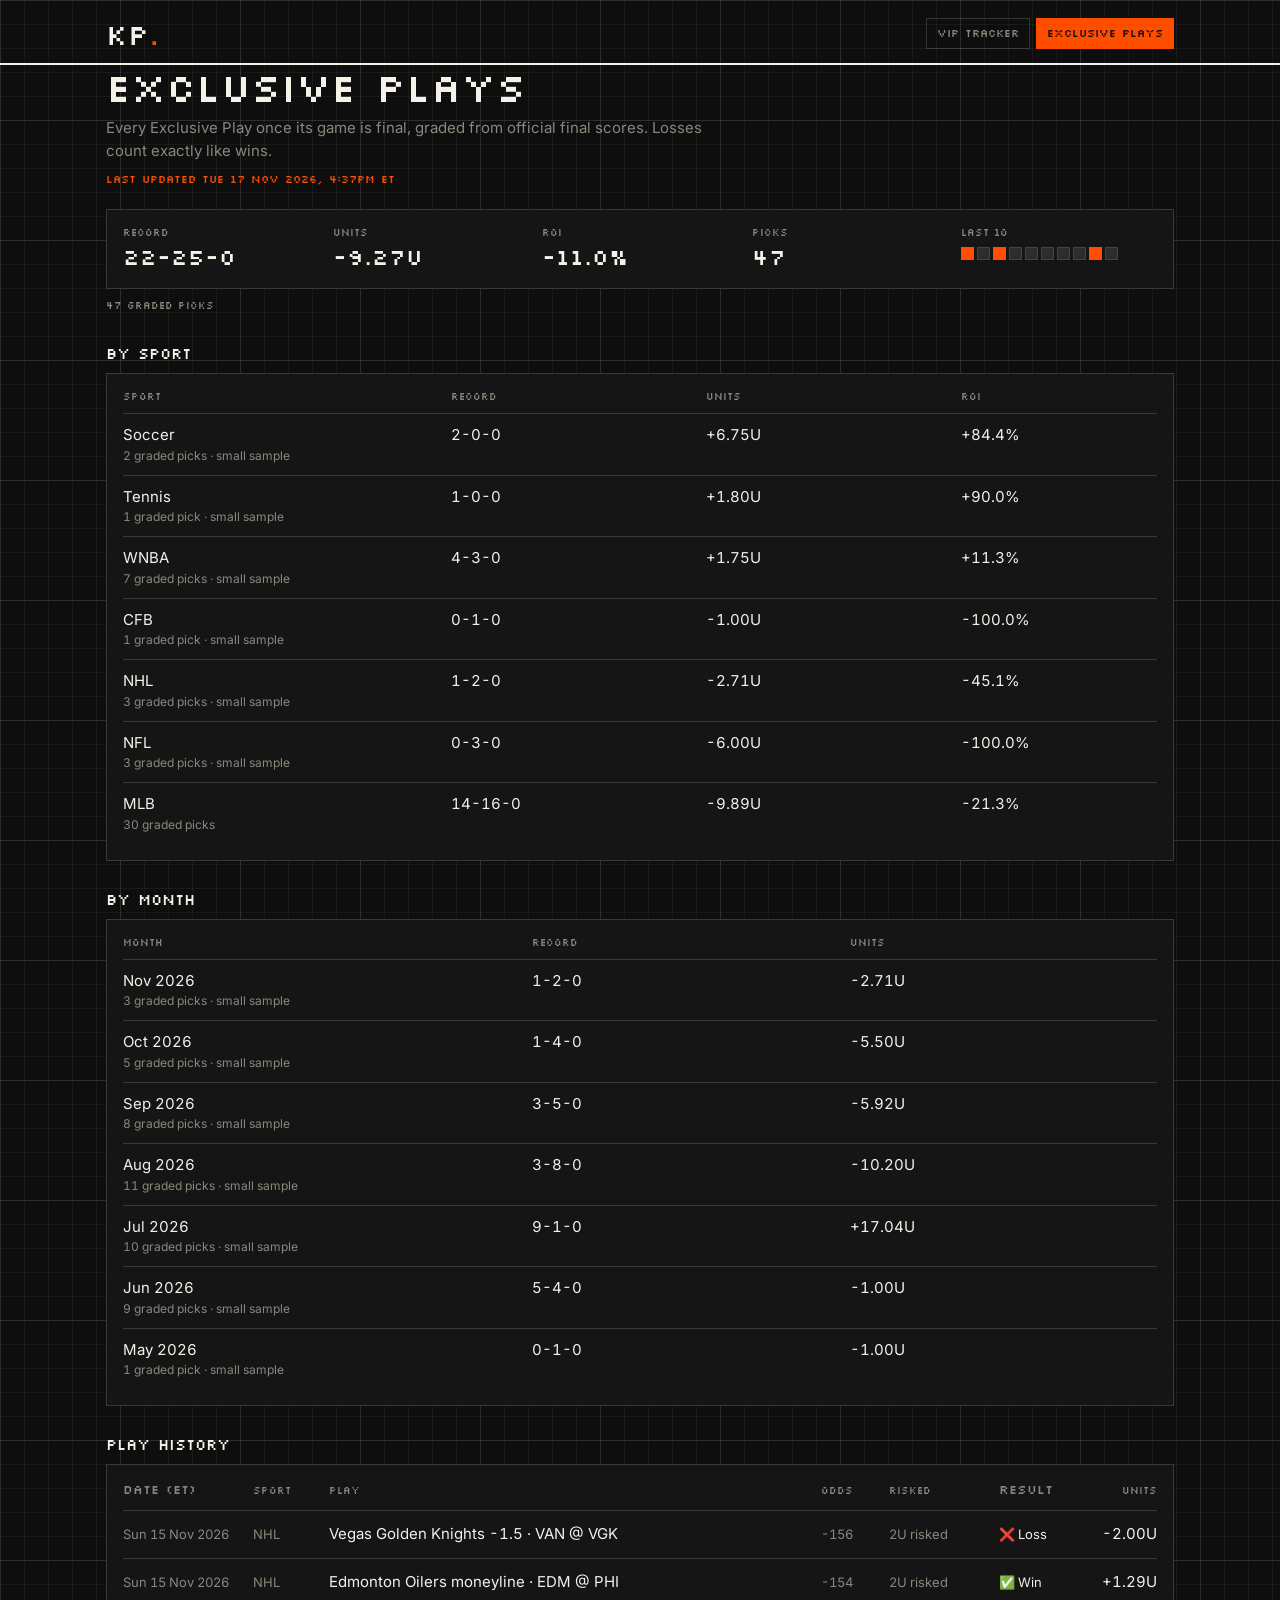
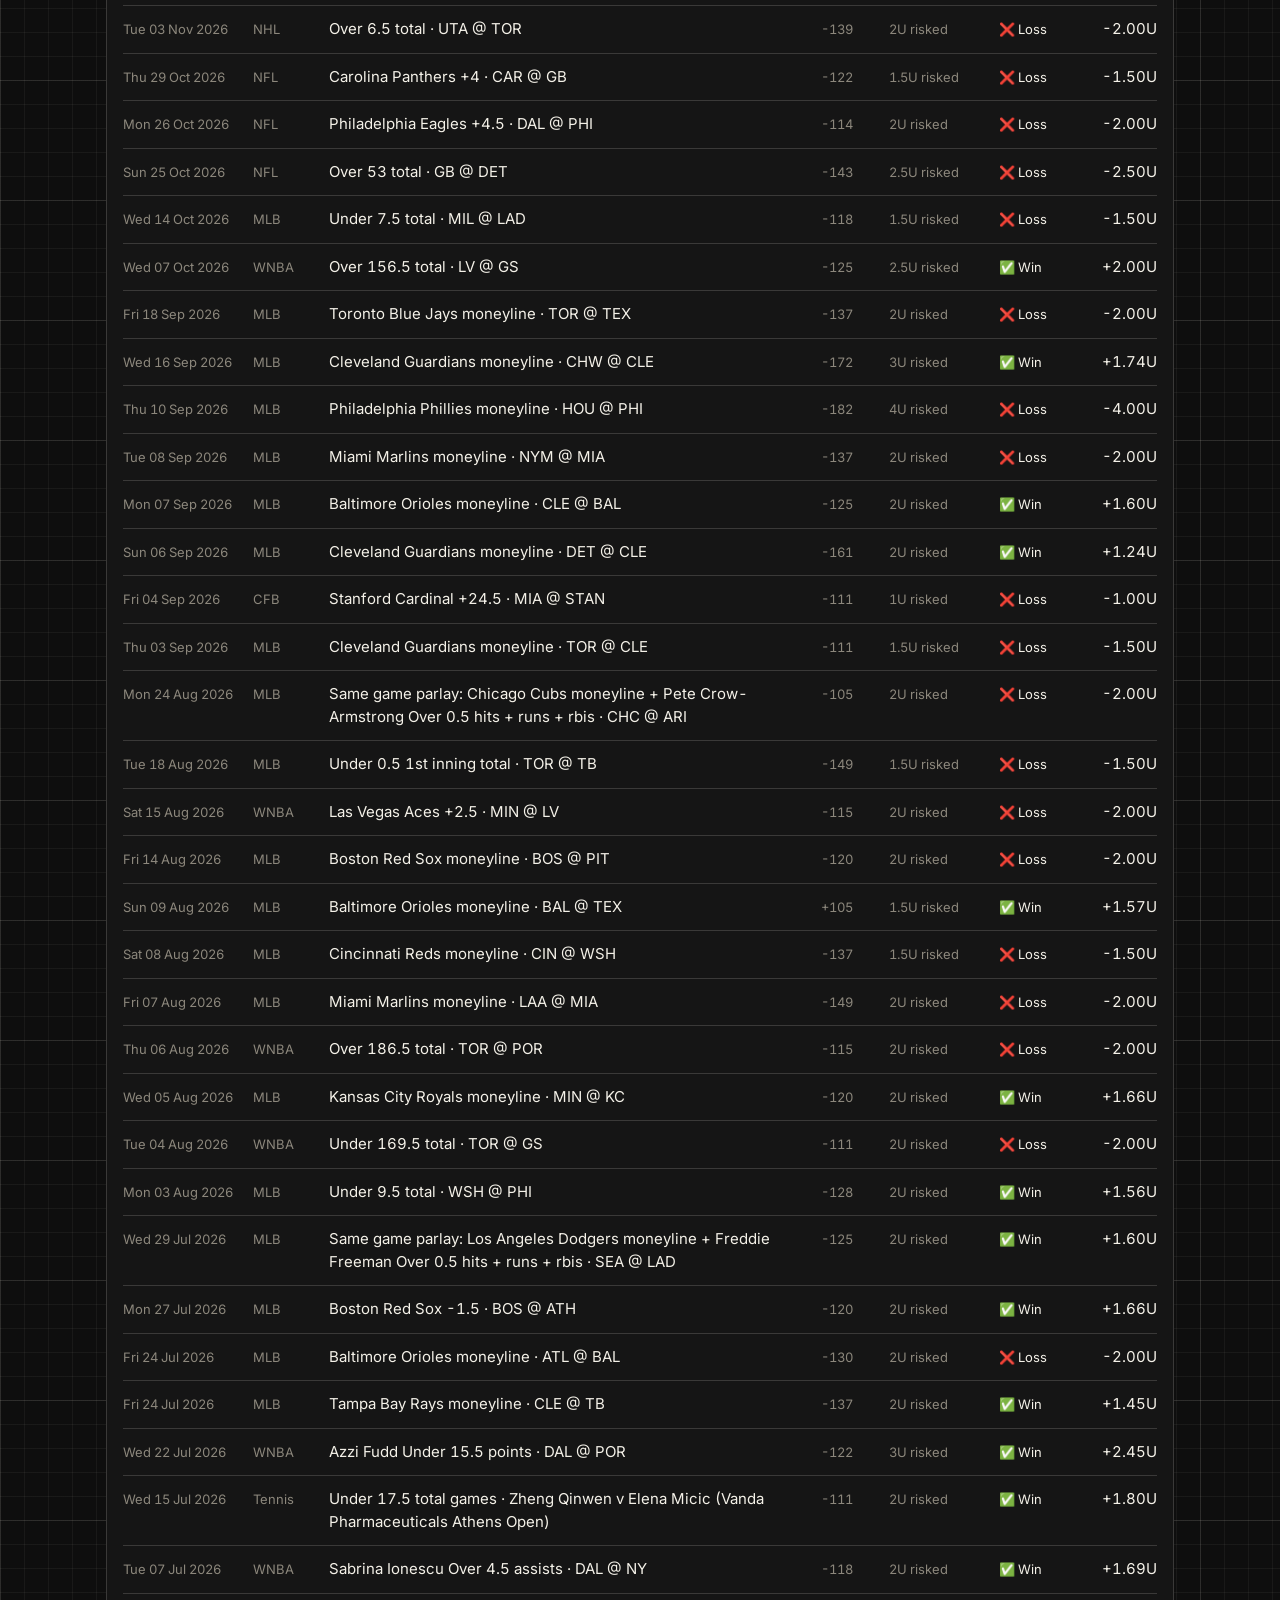
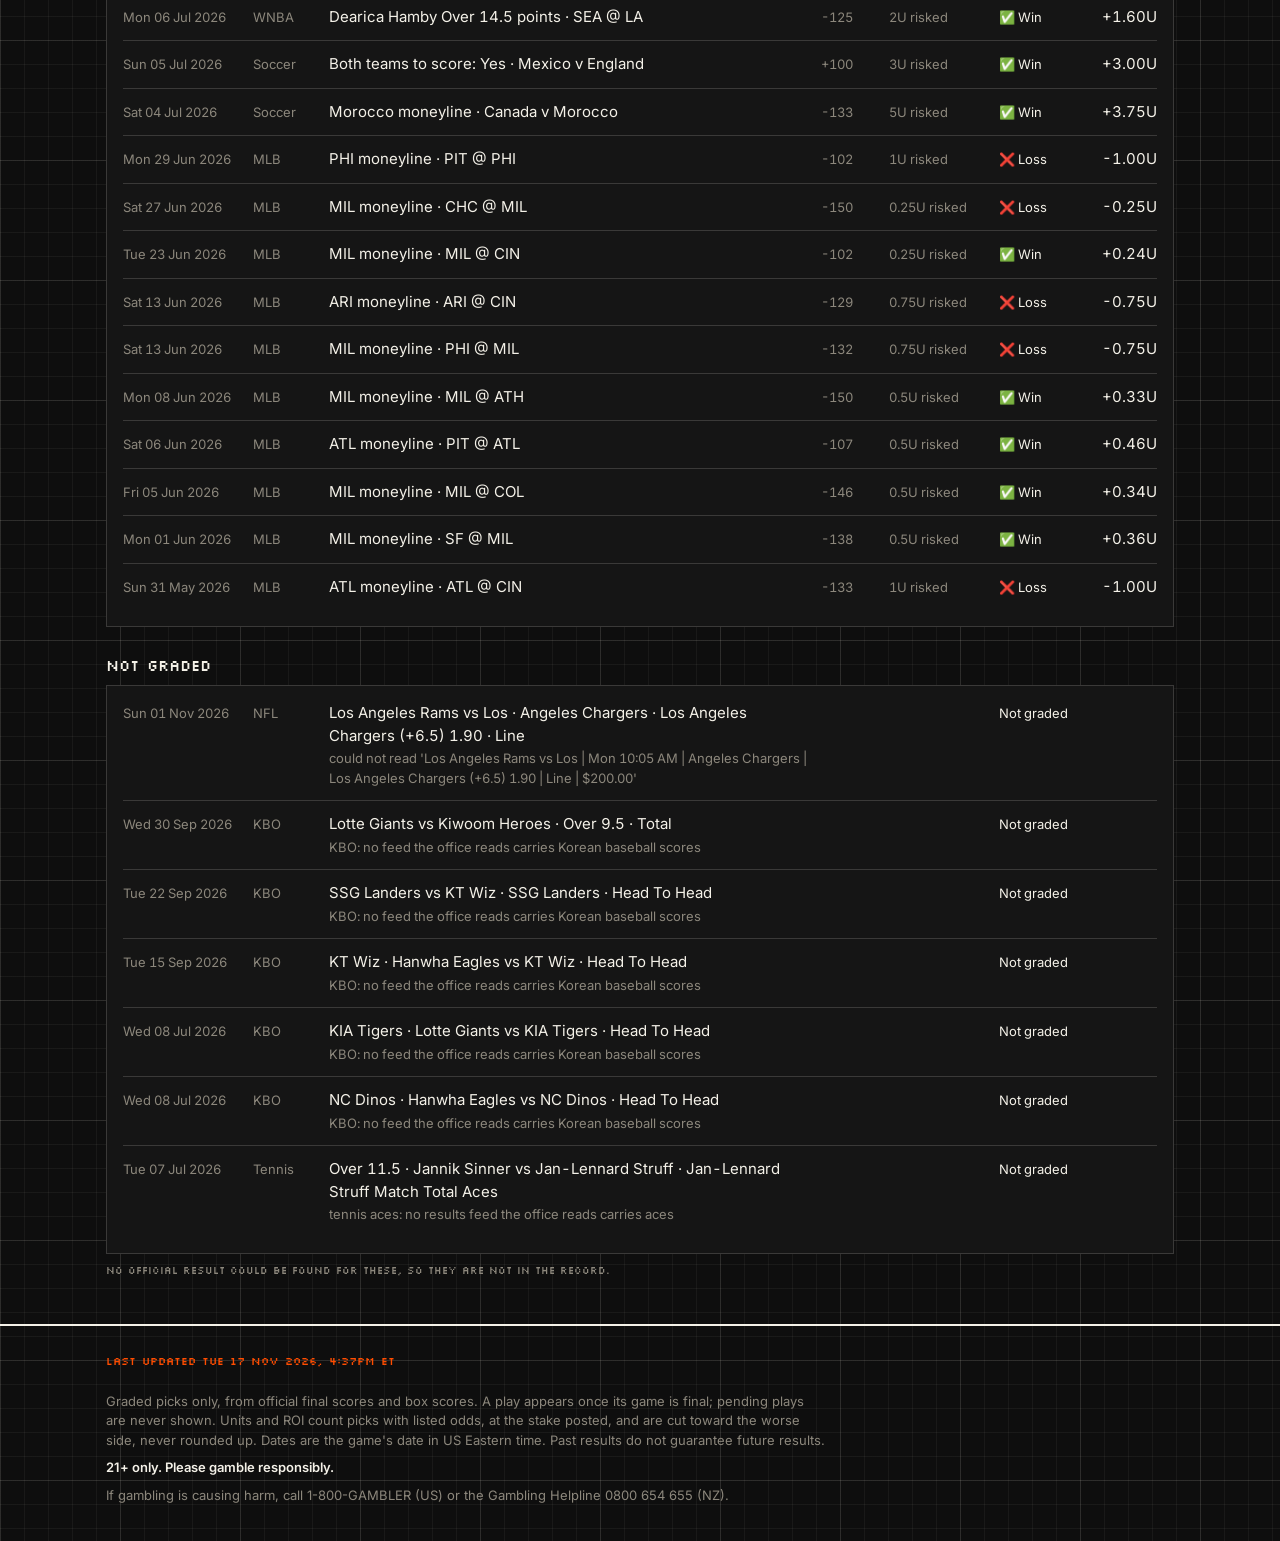
==== commit 4313d410: "VIP Tracker update 2026-11-18" ====
--- a/exclusive/index.html
+++ b/exclusive/index.html
@@ -28,7 +28,7 @@
 <main class="wrap">
 <h1>Exclusive Plays</h1>
 <p class="lede">Every Exclusive Play once its game is final, graded from official final scores. Losses count exactly like wins.</p>
-<p class="upd">Last updated Mon 16 Nov 2026, 12:41PM ET</p>
+<p class="upd">Last updated Tue 17 Nov 2026, 4:37PM ET</p>
 <div class="panel stats"><div><span class="lb">Record</span><span class="big">22-25-0</span></div><div><span class="lb">Units</span><span class="big">-9.27U</span></div><div><span class="lb">ROI</span><span class="big">-11.0%</span></div><div><span class="lb">Picks</span><span class="big">47</span></div><div><span class="lb">Last 10</span><span class="form" title="last 10, newest on the right"><i class="W"></i><i class="L"></i><i class="W"></i><i class="L"></i><i class="L"></i><i class="L"></i><i class="L"></i><i class="L"></i><i class="W"></i><i class="L"></i></span></div></div><p class="small">47 graded picks</p>
 <h2>By sport</h2>
 <div class="panel tbl"><div class="tr th"><div>Sport</div><div>Record</div><div>Units</div><div>ROI</div></div><div class="tr"><div>Soccer<small>2 graded picks · small sample</small></div><div>2-0-0</div><div>+6.75U</div><div>+84.4%</div></div><div class="tr"><div>Tennis<small>1 graded pick · small sample</small></div><div>1-0-0</div><div>+1.80U</div><div>+90.0%</div></div><div class="tr"><div>WNBA<small>7 graded picks · small sample</small></div><div>4-3-0</div><div>+1.75U</div><div>+11.3%</div></div><div class="tr"><div>CFB<small>1 graded pick · small sample</small></div><div>0-1-0</div><div>-1.00U</div><div>-100.0%</div></div><div class="tr"><div>NHL<small>3 graded picks · small sample</small></div><div>1-2-0</div><div>-2.71U</div><div>-45.1%</div></div><div class="tr"><div>NFL<small>3 graded picks · small sample</small></div><div>0-3-0</div><div>-6.00U</div><div>-100.0%</div></div><div class="tr"><div>MLB<small>30 graded picks</small></div><div>14-16-0</div><div>-9.89U</div><div>-21.3%</div></div></div>
@@ -39,7 +39,7 @@
 <h2>Not graded</h2><div class="panel picks"><div class="pk"><span class="dt">Sun 01 Nov 2026</span><span class="pl">Los Angeles Rams vs Los · Angeles Chargers · Los Angeles Chargers (+6.5) 1.90 · Line<span class="why">could not read &#x27;Los Angeles Rams vs Los | Mon 10:05 AM | Angeles Chargers | Los Angeles Chargers (+6.5) 1.90 | Line | $200.00&#x27;</span></span><span class="mt"><span class="sp">NFL</span></span><span class="res">Not graded</span></div><div class="pk"><span class="dt">Wed 30 Sep 2026</span><span class="pl">Lotte Giants vs Kiwoom Heroes · Over 9.5 · Total<span class="why">KBO: no feed the office reads carries Korean baseball scores</span></span><span class="mt"><span class="sp">KBO</span></span><span class="res">Not graded</span></div><div class="pk"><span class="dt">Tue 22 Sep 2026</span><span class="pl">SSG Landers vs KT Wiz · SSG Landers · Head To Head<span class="why">KBO: no feed the office reads carries Korean baseball scores</span></span><span class="mt"><span class="sp">KBO</span></span><span class="res">Not graded</span></div><div class="pk"><span class="dt">Tue 15 Sep 2026</span><span class="pl">KT Wiz · Hanwha Eagles vs KT Wiz · Head To Head<span class="why">KBO: no feed the office reads carries Korean baseball scores</span></span><span class="mt"><span class="sp">KBO</span></span><span class="res">Not graded</span></div><div class="pk"><span class="dt">Wed 08 Jul 2026</span><span class="pl">KIA Tigers · Lotte Giants vs KIA Tigers · Head To Head<span class="why">KBO: no feed the office reads carries Korean baseball scores</span></span><span class="mt"><span class="sp">KBO</span></span><span class="res">Not graded</span></div><div class="pk"><span class="dt">Wed 08 Jul 2026</span><span class="pl">NC Dinos · Hanwha Eagles vs NC Dinos · Head To Head<span class="why">KBO: no feed the office reads carries Korean baseball scores</span></span><span class="mt"><span class="sp">KBO</span></span><span class="res">Not graded</span></div><div class="pk"><span class="dt">Tue 07 Jul 2026</span><span class="pl">Over 11.5 · Jannik Sinner vs Jan-Lennard Struff · Jan-Lennard Struff Match Total Aces<span class="why">tennis aces: no results feed the office reads carries aces</span></span><span class="mt"><span class="sp">Tennis</span></span><span class="res">Not graded</span></div></div><p class="small">No official result could be found for these, so they are not in the record.</p>
 </main>
 <footer><div class="wrap">
-<p class="upd">Last updated Mon 16 Nov 2026, 12:41PM ET</p>
+<p class="upd">Last updated Tue 17 Nov 2026, 4:37PM ET</p>
 <p>Graded picks only, from official final scores and box scores. A play appears once its game is final; pending plays are never shown. Units and ROI count picks with listed odds, at the stake posted, and are cut toward the worse side, never rounded up. Dates are the game's date in US Eastern time. Past results do not guarantee future results.</p>
 <p class="rg">21+ only. Please gamble responsibly.</p>
 <p>If gambling is causing harm, call 1-800-GAMBLER (US) or the Gambling Helpline 0800 654 655 (NZ).</p>
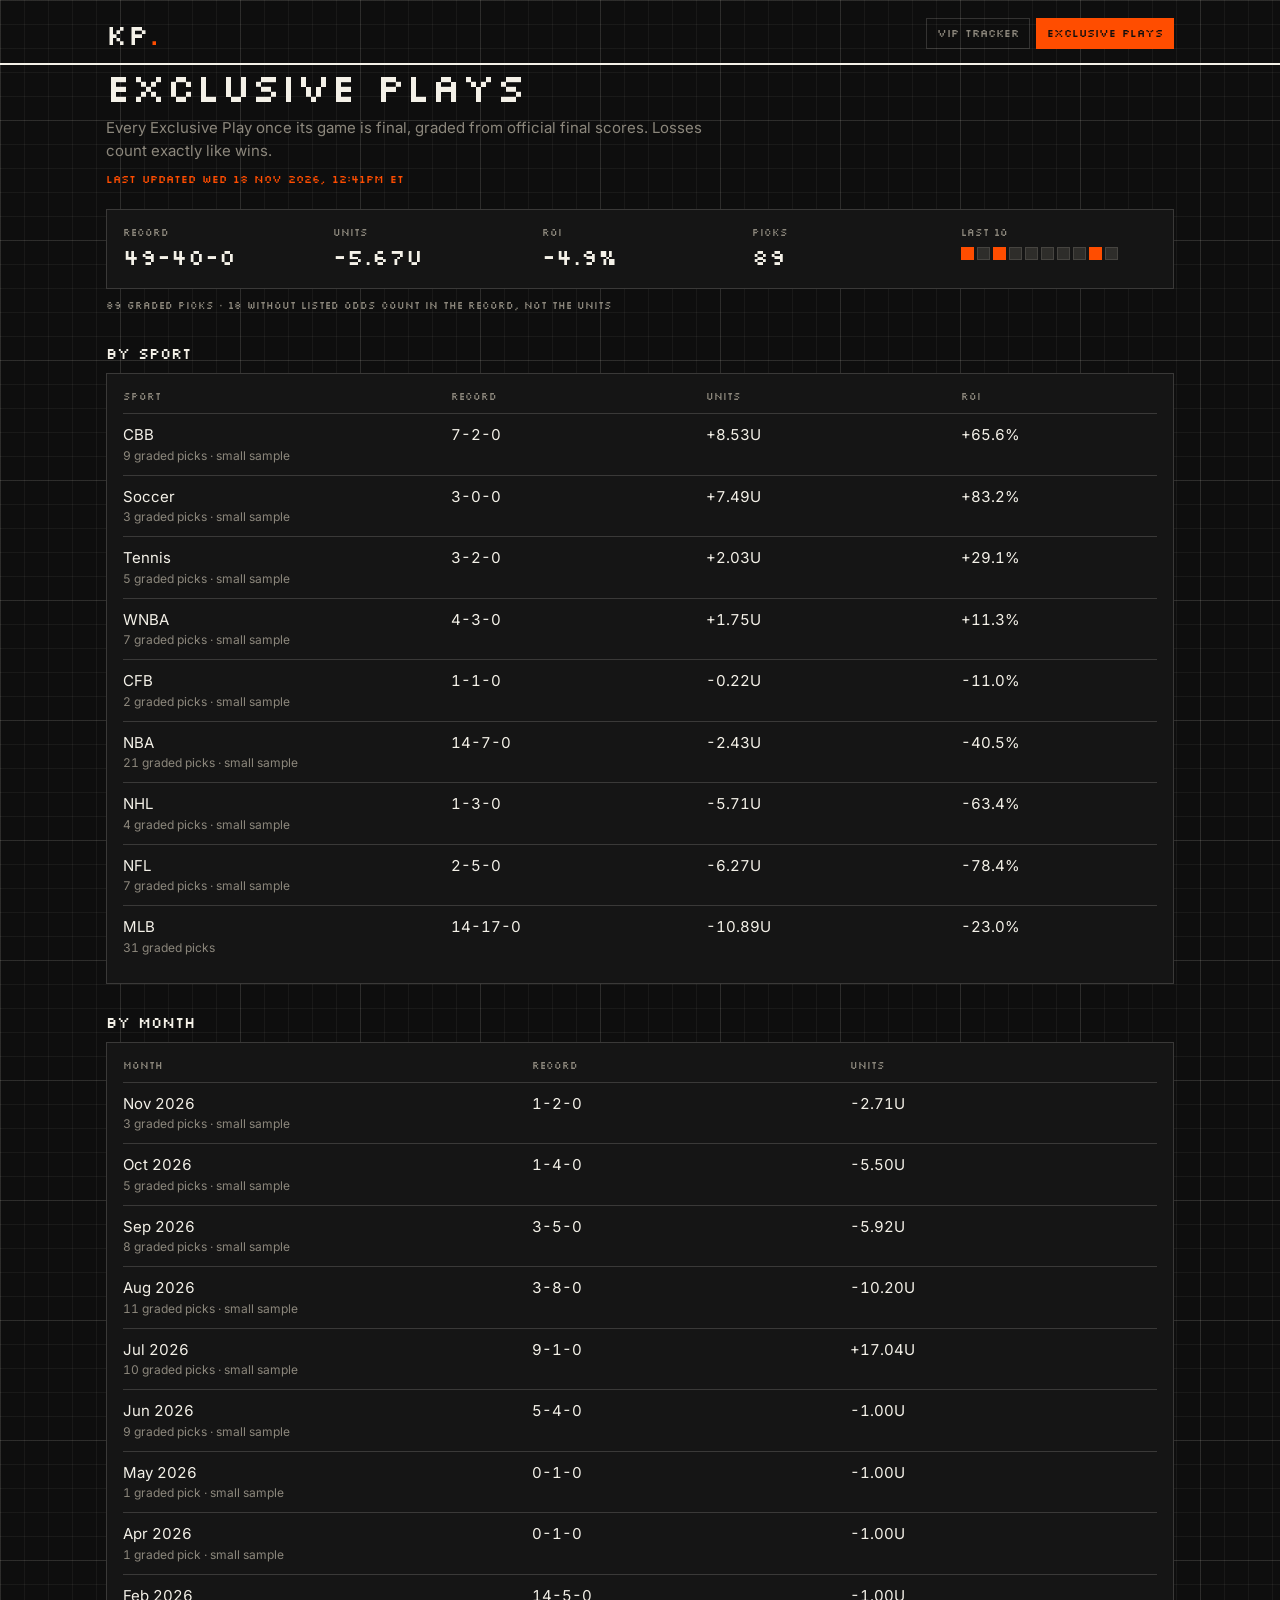
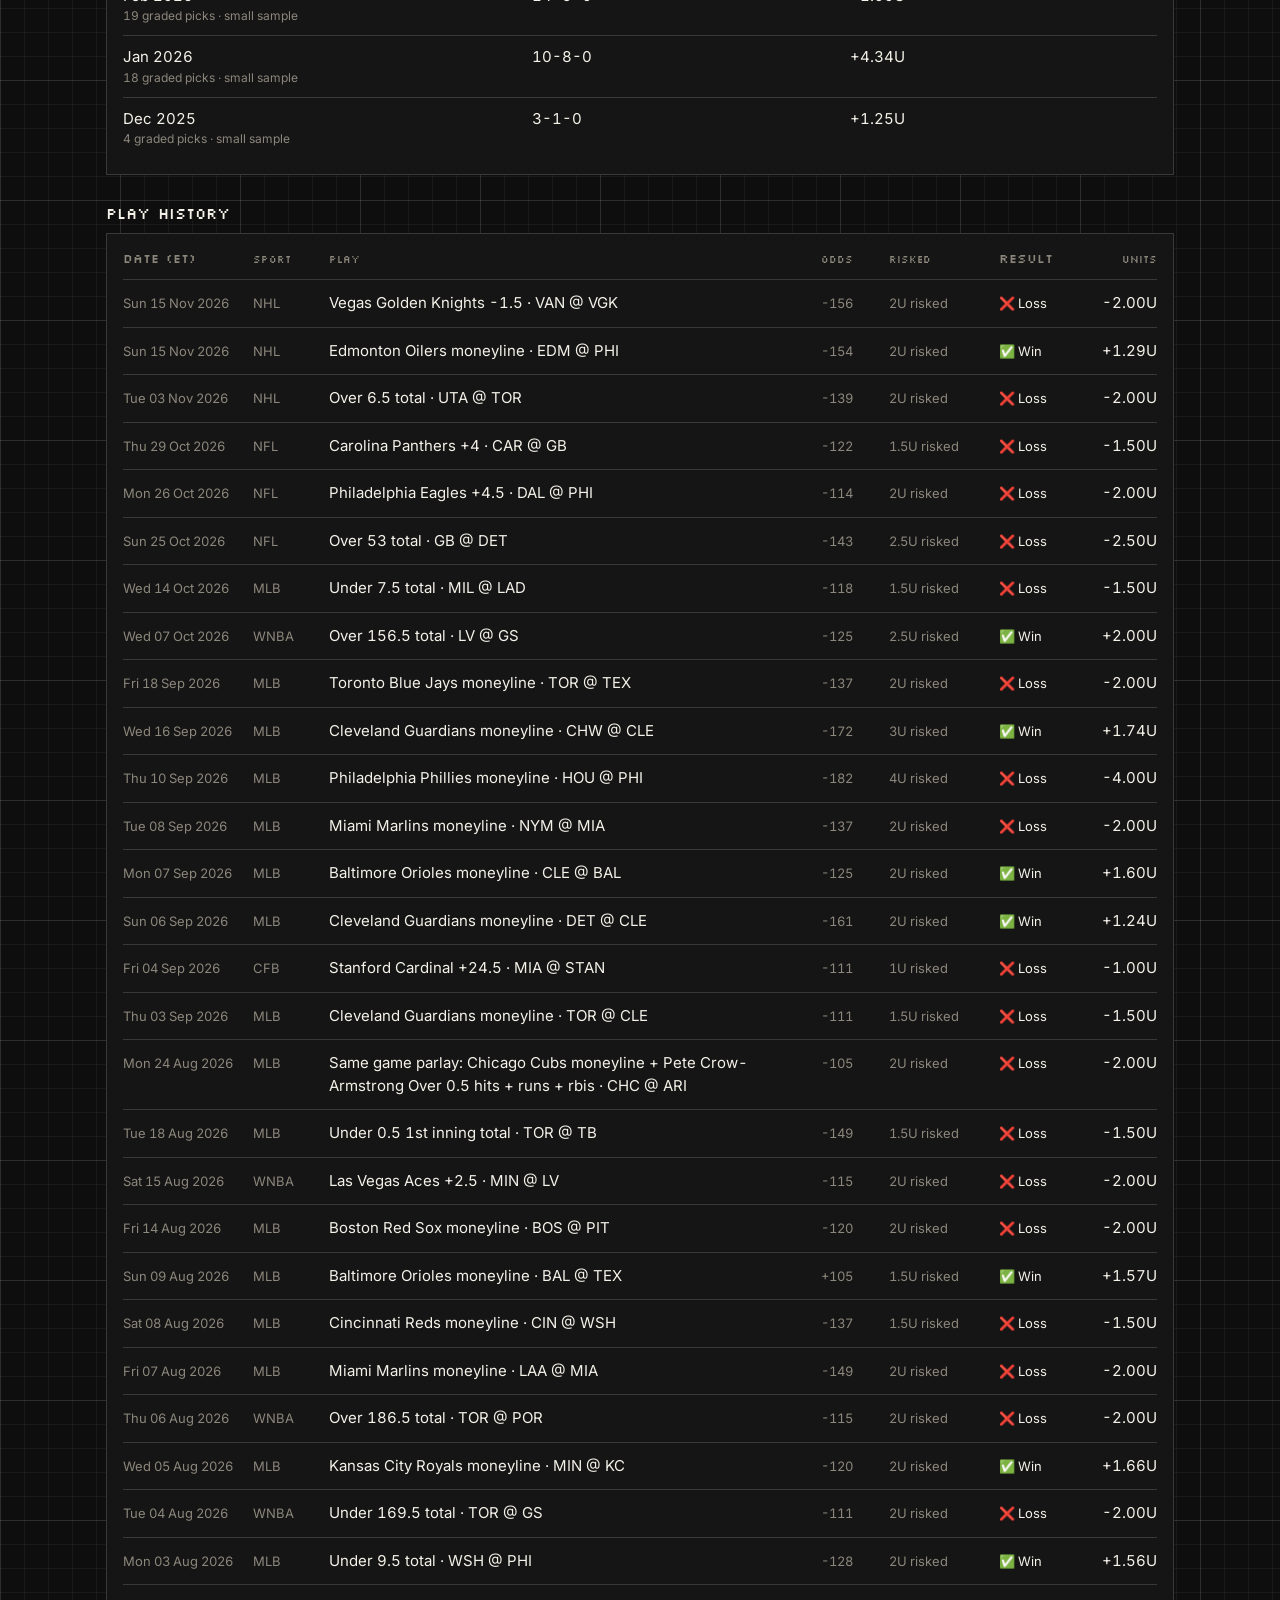
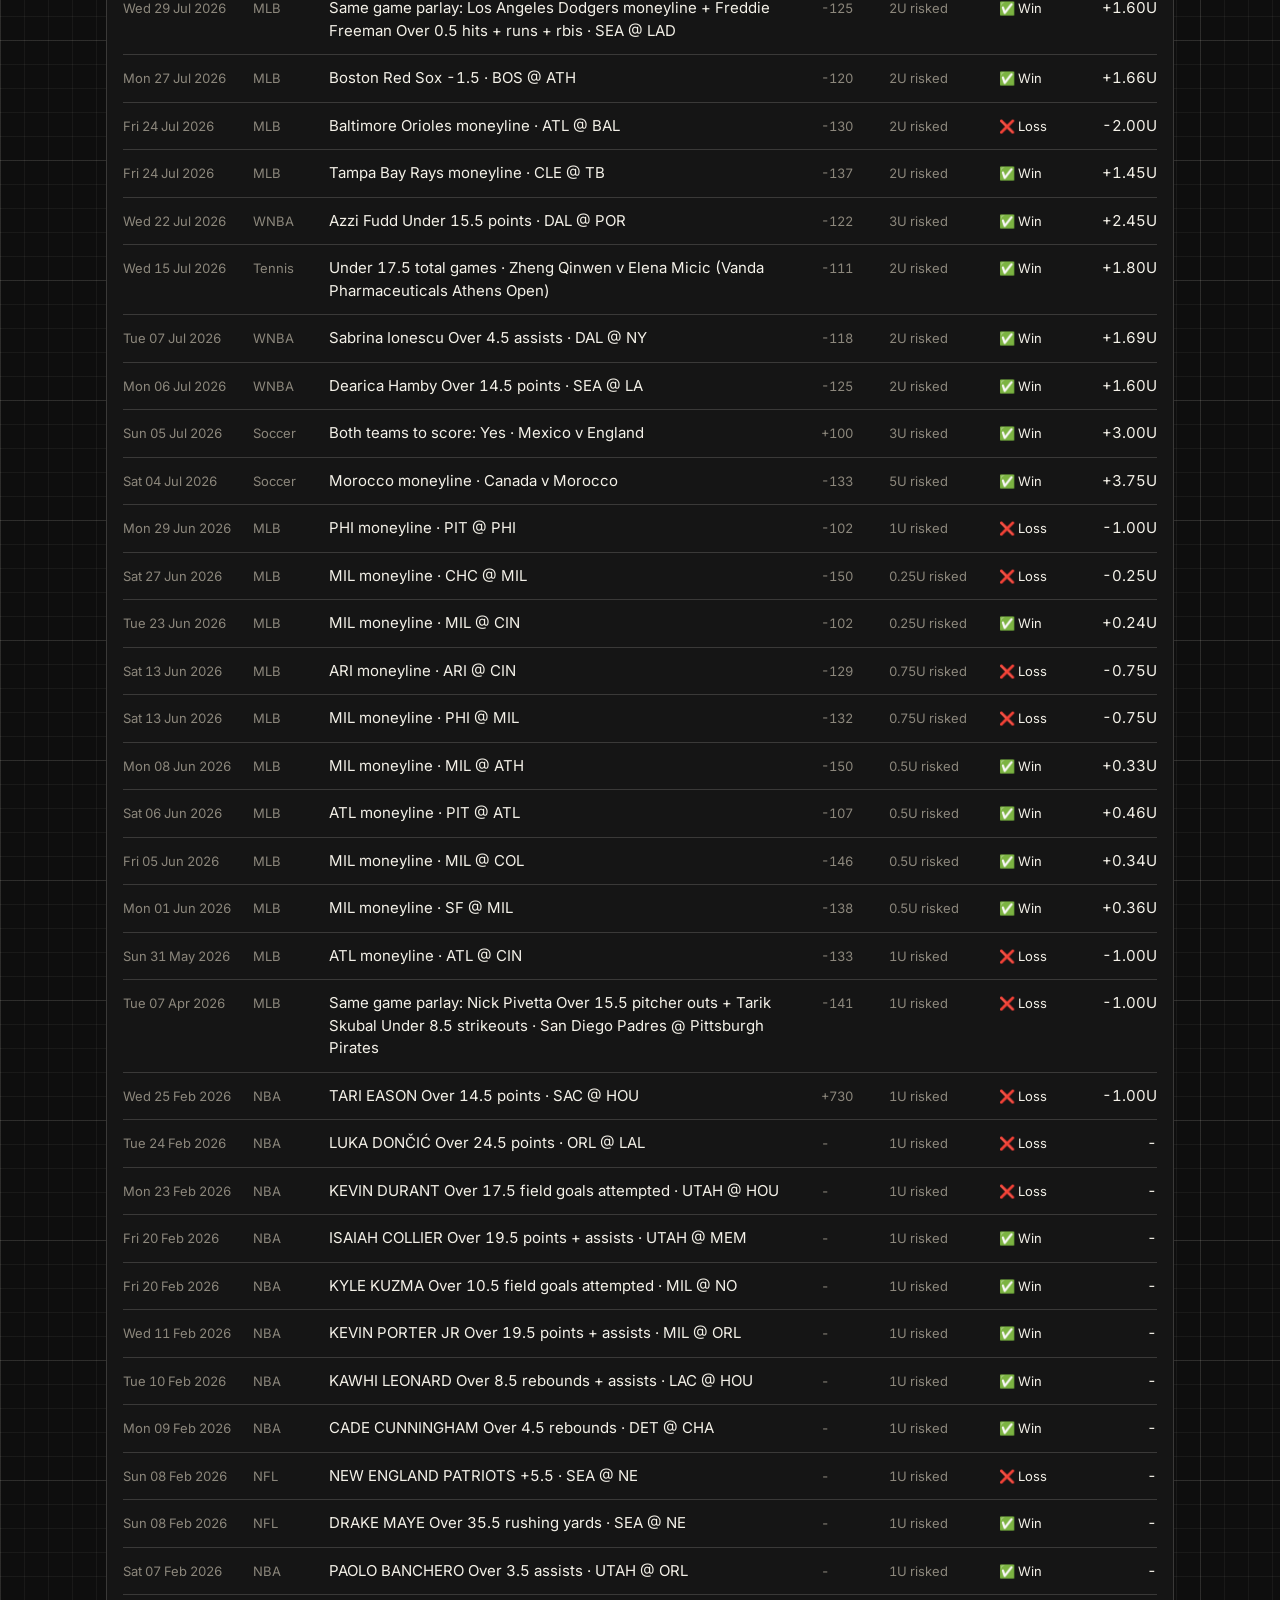
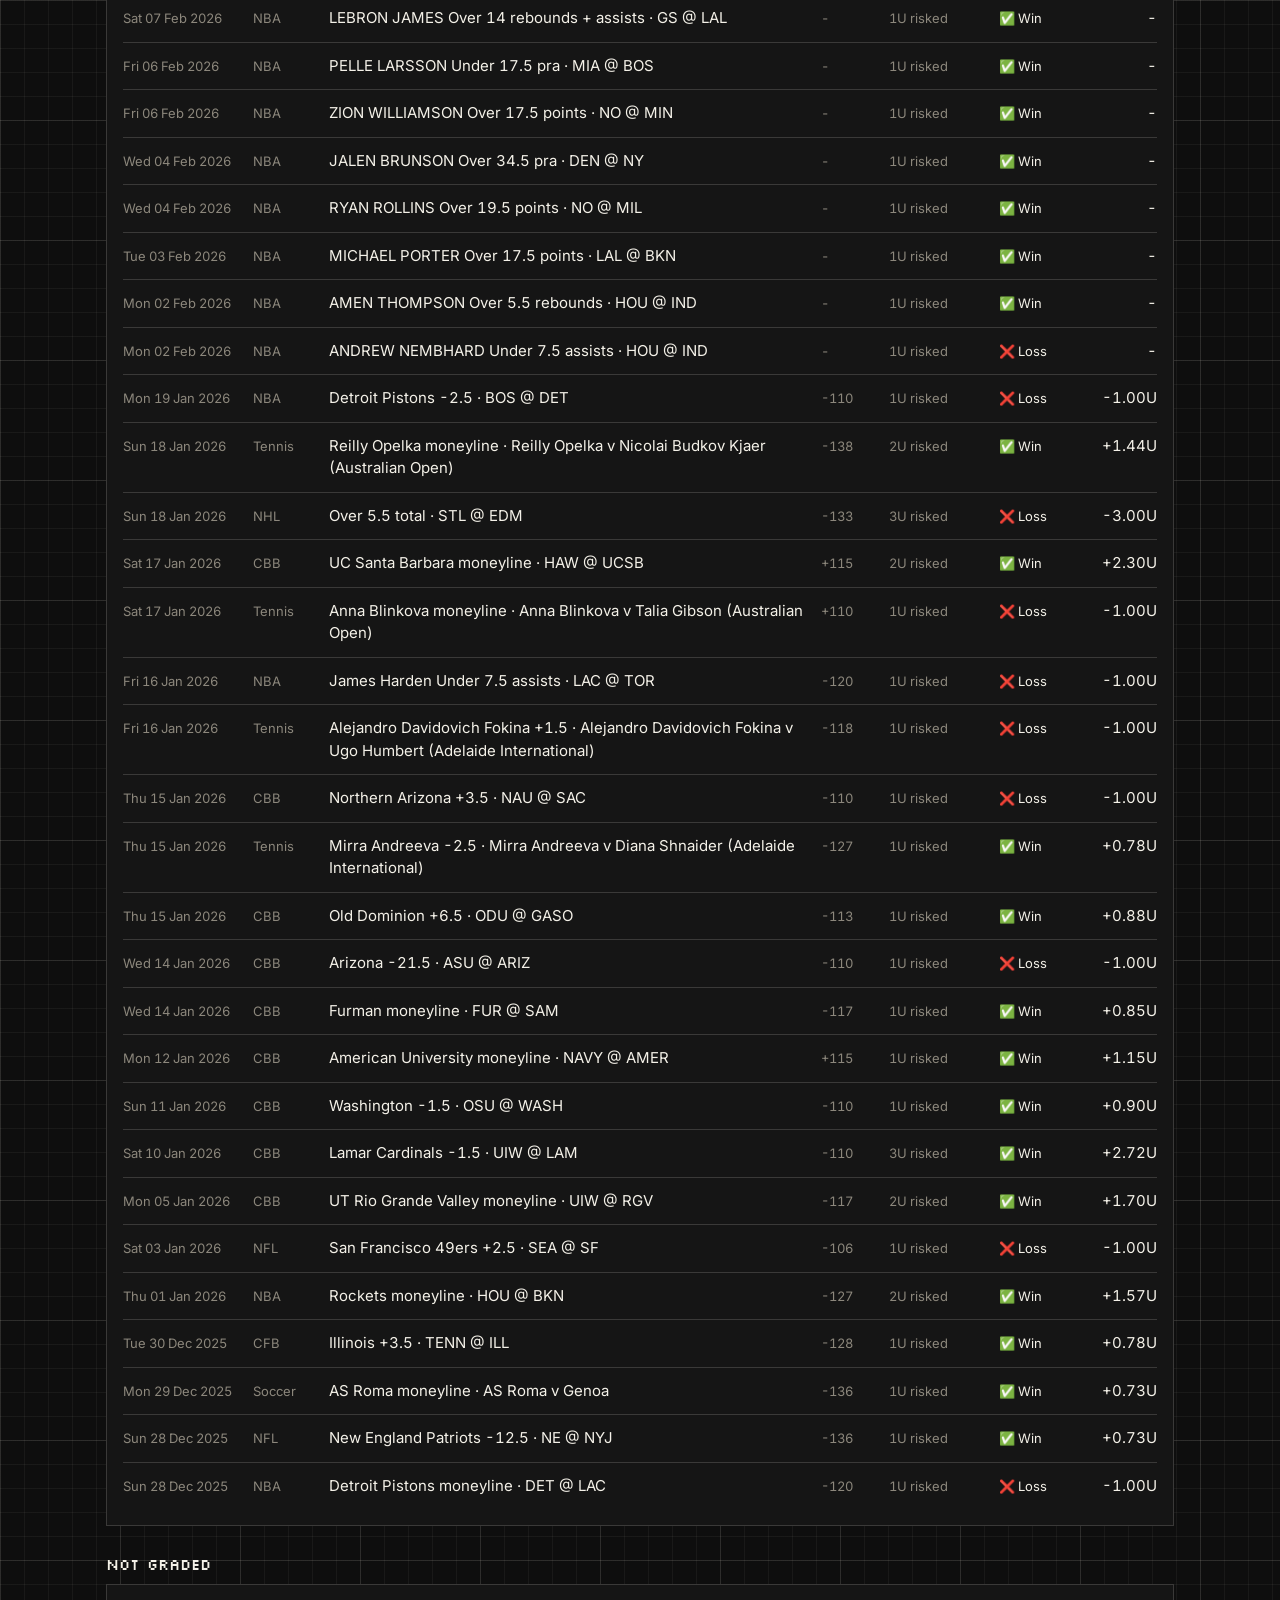
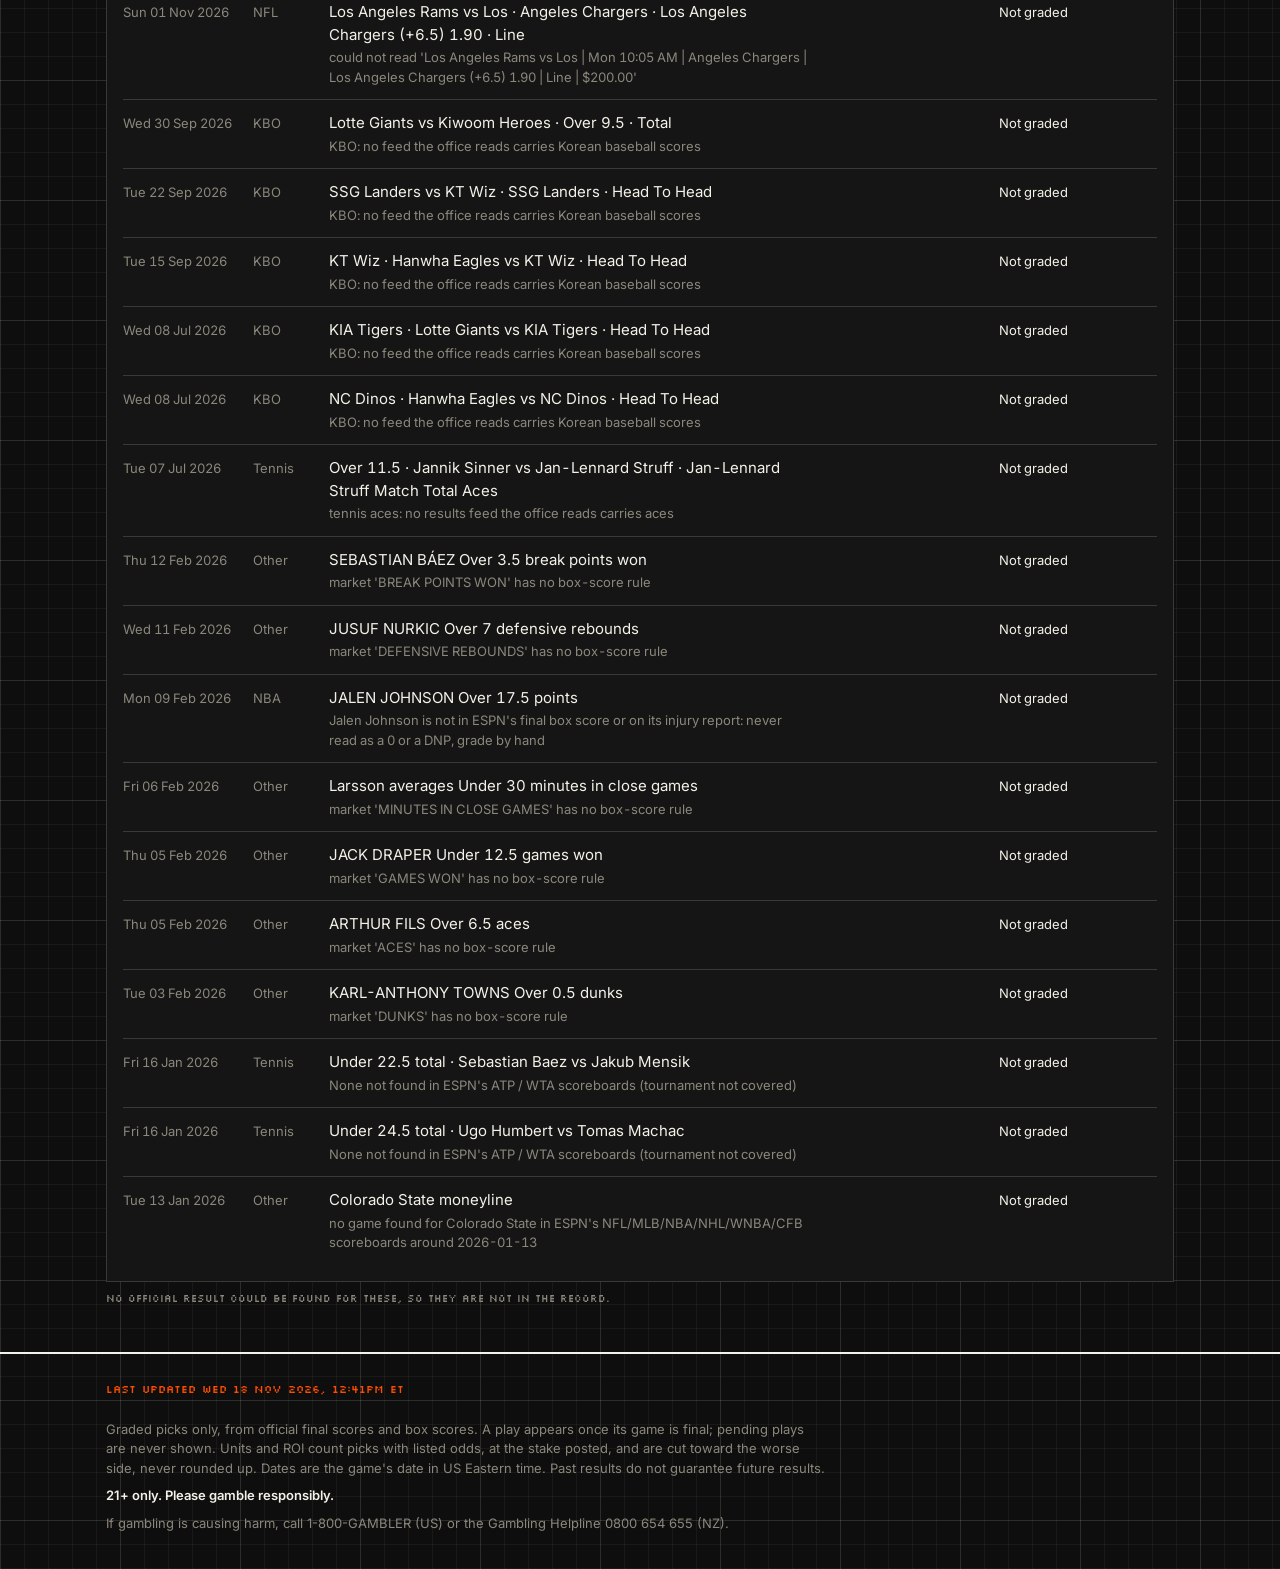
==== commit 297afe7e: "VIP Tracker update 2026-11-19" ====
--- a/exclusive/index.html
+++ b/exclusive/index.html
@@ -28,18 +28,18 @@
 <main class="wrap">
 <h1>Exclusive Plays</h1>
 <p class="lede">Every Exclusive Play once its game is final, graded from official final scores. Losses count exactly like wins.</p>
-<p class="upd">Last updated Tue 17 Nov 2026, 4:37PM ET</p>
-<div class="panel stats"><div><span class="lb">Record</span><span class="big">22-25-0</span></div><div><span class="lb">Units</span><span class="big">-9.27U</span></div><div><span class="lb">ROI</span><span class="big">-11.0%</span></div><div><span class="lb">Picks</span><span class="big">47</span></div><div><span class="lb">Last 10</span><span class="form" title="last 10, newest on the right"><i class="W"></i><i class="L"></i><i class="W"></i><i class="L"></i><i class="L"></i><i class="L"></i><i class="L"></i><i class="L"></i><i class="W"></i><i class="L"></i></span></div></div><p class="small">47 graded picks</p>
+<p class="upd">Last updated Wed 18 Nov 2026, 12:41PM ET</p>
+<div class="panel stats"><div><span class="lb">Record</span><span class="big">49-40-0</span></div><div><span class="lb">Units</span><span class="big">-5.67U</span></div><div><span class="lb">ROI</span><span class="big">-4.9%</span></div><div><span class="lb">Picks</span><span class="big">89</span></div><div><span class="lb">Last 10</span><span class="form" title="last 10, newest on the right"><i class="W"></i><i class="L"></i><i class="W"></i><i class="L"></i><i class="L"></i><i class="L"></i><i class="L"></i><i class="L"></i><i class="W"></i><i class="L"></i></span></div></div><p class="small">89 graded picks · 18 without listed odds count in the record, not the units</p>
 <h2>By sport</h2>
-<div class="panel tbl"><div class="tr th"><div>Sport</div><div>Record</div><div>Units</div><div>ROI</div></div><div class="tr"><div>Soccer<small>2 graded picks · small sample</small></div><div>2-0-0</div><div>+6.75U</div><div>+84.4%</div></div><div class="tr"><div>Tennis<small>1 graded pick · small sample</small></div><div>1-0-0</div><div>+1.80U</div><div>+90.0%</div></div><div class="tr"><div>WNBA<small>7 graded picks · small sample</small></div><div>4-3-0</div><div>+1.75U</div><div>+11.3%</div></div><div class="tr"><div>CFB<small>1 graded pick · small sample</small></div><div>0-1-0</div><div>-1.00U</div><div>-100.0%</div></div><div class="tr"><div>NHL<small>3 graded picks · small sample</small></div><div>1-2-0</div><div>-2.71U</div><div>-45.1%</div></div><div class="tr"><div>NFL<small>3 graded picks · small sample</small></div><div>0-3-0</div><div>-6.00U</div><div>-100.0%</div></div><div class="tr"><div>MLB<small>30 graded picks</small></div><div>14-16-0</div><div>-9.89U</div><div>-21.3%</div></div></div>
+<div class="panel tbl"><div class="tr th"><div>Sport</div><div>Record</div><div>Units</div><div>ROI</div></div><div class="tr"><div>CBB<small>9 graded picks · small sample</small></div><div>7-2-0</div><div>+8.53U</div><div>+65.6%</div></div><div class="tr"><div>Soccer<small>3 graded picks · small sample</small></div><div>3-0-0</div><div>+7.49U</div><div>+83.2%</div></div><div class="tr"><div>Tennis<small>5 graded picks · small sample</small></div><div>3-2-0</div><div>+2.03U</div><div>+29.1%</div></div><div class="tr"><div>WNBA<small>7 graded picks · small sample</small></div><div>4-3-0</div><div>+1.75U</div><div>+11.3%</div></div><div class="tr"><div>CFB<small>2 graded picks · small sample</small></div><div>1-1-0</div><div>-0.22U</div><div>-11.0%</div></div><div class="tr"><div>NBA<small>21 graded picks · small sample</small></div><div>14-7-0</div><div>-2.43U</div><div>-40.5%</div></div><div class="tr"><div>NHL<small>4 graded picks · small sample</small></div><div>1-3-0</div><div>-5.71U</div><div>-63.4%</div></div><div class="tr"><div>NFL<small>7 graded picks · small sample</small></div><div>2-5-0</div><div>-6.27U</div><div>-78.4%</div></div><div class="tr"><div>MLB<small>31 graded picks</small></div><div>14-17-0</div><div>-10.89U</div><div>-23.0%</div></div></div>
 <h2>By month</h2>
-<div class="panel tbl"><div class="tr th m3"><div>Month</div><div>Record</div><div>Units</div></div><div class="tr m3"><div>Nov 2026<small>3 graded picks · small sample</small></div><div>1-2-0</div><div>-2.71U</div></div><div class="tr m3"><div>Oct 2026<small>5 graded picks · small sample</small></div><div>1-4-0</div><div>-5.50U</div></div><div class="tr m3"><div>Sep 2026<small>8 graded picks · small sample</small></div><div>3-5-0</div><div>-5.92U</div></div><div class="tr m3"><div>Aug 2026<small>11 graded picks · small sample</small></div><div>3-8-0</div><div>-10.20U</div></div><div class="tr m3"><div>Jul 2026<small>10 graded picks · small sample</small></div><div>9-1-0</div><div>+17.04U</div></div><div class="tr m3"><div>Jun 2026<small>9 graded picks · small sample</small></div><div>5-4-0</div><div>-1.00U</div></div><div class="tr m3"><div>May 2026<small>1 graded pick · small sample</small></div><div>0-1-0</div><div>-1.00U</div></div></div>
+<div class="panel tbl"><div class="tr th m3"><div>Month</div><div>Record</div><div>Units</div></div><div class="tr m3"><div>Nov 2026<small>3 graded picks · small sample</small></div><div>1-2-0</div><div>-2.71U</div></div><div class="tr m3"><div>Oct 2026<small>5 graded picks · small sample</small></div><div>1-4-0</div><div>-5.50U</div></div><div class="tr m3"><div>Sep 2026<small>8 graded picks · small sample</small></div><div>3-5-0</div><div>-5.92U</div></div><div class="tr m3"><div>Aug 2026<small>11 graded picks · small sample</small></div><div>3-8-0</div><div>-10.20U</div></div><div class="tr m3"><div>Jul 2026<small>10 graded picks · small sample</small></div><div>9-1-0</div><div>+17.04U</div></div><div class="tr m3"><div>Jun 2026<small>9 graded picks · small sample</small></div><div>5-4-0</div><div>-1.00U</div></div><div class="tr m3"><div>May 2026<small>1 graded pick · small sample</small></div><div>0-1-0</div><div>-1.00U</div></div><div class="tr m3"><div>Apr 2026<small>1 graded pick · small sample</small></div><div>0-1-0</div><div>-1.00U</div></div><div class="tr m3"><div>Feb 2026<small>19 graded picks · small sample</small></div><div>14-5-0</div><div>-1.00U</div></div><div class="tr m3"><div>Jan 2026<small>18 graded picks · small sample</small></div><div>10-8-0</div><div>+4.34U</div></div><div class="tr m3"><div>Dec 2025<small>4 graded picks · small sample</small></div><div>3-1-0</div><div>+1.25U</div></div></div>
 <h2>Play history</h2>
-<div class="panel picks"><div class="pk th"><span class="dt">Date (ET)</span><span class="sp">Sport</span><span class="pl">Play</span><span class="od">Odds</span><span class="rk">Risked</span><span class="res">Result</span><span class="won">Units</span></div><div class="pk"><span class="dt">Sun 15 Nov 2026</span><span class="pl">Vegas Golden Knights -1.5 · VAN @ VGK</span><span class="mt"><span class="sp">NHL</span><i class="sep"> · </i><span class="od">-156</span><i class="sep"> · </i><span class="rk">2U risked</span></span><span class="res">❌ Loss</span><span class="won">-2.00U</span></div><div class="pk"><span class="dt">Sun 15 Nov 2026</span><span class="pl">Edmonton Oilers moneyline · EDM @ PHI</span><span class="mt"><span class="sp">NHL</span><i class="sep"> · </i><span class="od">-154</span><i class="sep"> · </i><span class="rk">2U risked</span></span><span class="res">✅ Win</span><span class="won">+1.29U</span></div><div class="pk"><span class="dt">Tue 03 Nov 2026</span><span class="pl">Over 6.5 total · UTA @ TOR</span><span class="mt"><span class="sp">NHL</span><i class="sep"> · </i><span class="od">-139</span><i class="sep"> · </i><span class="rk">2U risked</span></span><span class="res">❌ Loss</span><span class="won">-2.00U</span></div><div class="pk"><span class="dt">Thu 29 Oct 2026</span><span class="pl">Carolina Panthers +4 · CAR @ GB</span><span class="mt"><span class="sp">NFL</span><i class="sep"> · </i><span class="od">-122</span><i class="sep"> · </i><span class="rk">1.5U risked</span></span><span class="res">❌ Loss</span><span class="won">-1.50U</span></div><div class="pk"><span class="dt">Mon 26 Oct 2026</span><span class="pl">Philadelphia Eagles +4.5 · DAL @ PHI</span><span class="mt"><span class="sp">NFL</span><i class="sep"> · </i><span class="od">-114</span><i class="sep"> · </i><span class="rk">2U risked</span></span><span class="res">❌ Loss</span><span class="won">-2.00U</span></div><div class="pk"><span class="dt">Sun 25 Oct 2026</span><span class="pl">Over 53 total · GB @ DET</span><span class="mt"><span class="sp">NFL</span><i class="sep"> · </i><span class="od">-143</span><i class="sep"> · </i><span class="rk">2.5U risked</span></span><span class="res">❌ Loss</span><span class="won">-2.50U</span></div><div class="pk"><span class="dt">Wed 14 Oct 2026</span><span class="pl">Under 7.5 total · MIL @ LAD</span><span class="mt"><span class="sp">MLB</span><i class="sep"> · </i><span class="od">-118</span><i class="sep"> · </i><span class="rk">1.5U risked</span></span><span class="res">❌ Loss</span><span class="won">-1.50U</span></div><div class="pk"><span class="dt">Wed 07 Oct 2026</span><span class="pl">Over 156.5 total · LV @ GS</span><span class="mt"><span class="sp">WNBA</span><i class="sep"> · </i><span class="od">-125</span><i class="sep"> · </i><span class="rk">2.5U risked</span></span><span class="res">✅ Win</span><span class="won">+2.00U</span></div><div class="pk"><span class="dt">Fri 18 Sep 2026</span><span class="pl">Toronto Blue Jays moneyline · TOR @ TEX</span><span class="mt"><span class="sp">MLB</span><i class="sep"> · </i><span class="od">-137</span><i class="sep"> · </i><span class="rk">2U risked</span></span><span class="res">❌ Loss</span><span class="won">-2.00U</span></div><div class="pk"><span class="dt">Wed 16 Sep 2026</span><span class="pl">Cleveland Guardians moneyline · CHW @ CLE</span><span class="mt"><span class="sp">MLB</span><i class="sep"> · </i><span class="od">-172</span><i class="sep"> · </i><span class="rk">3U risked</span></span><span class="res">✅ Win</span><span class="won">+1.74U</span></div><div class="pk"><span class="dt">Thu 10 Sep 2026</span><span class="pl">Philadelphia Phillies moneyline · HOU @ PHI</span><span class="mt"><span class="sp">MLB</span><i class="sep"> · </i><span class="od">-182</span><i class="sep"> · </i><span class="rk">4U risked</span></span><span class="res">❌ Loss</span><span class="won">-4.00U</span></div><div class="pk"><span class="dt">Tue 08 Sep 2026</span><span class="pl">Miami Marlins moneyline · NYM @ MIA</span><span class="mt"><span class="sp">MLB</span><i class="sep"> · </i><span class="od">-137</span><i class="sep"> · </i><span class="rk">2U risked</span></span><span class="res">❌ Loss</span><span class="won">-2.00U</span></div><div class="pk"><span class="dt">Mon 07 Sep 2026</span><span class="pl">Baltimore Orioles moneyline · CLE @ BAL</span><span class="mt"><span class="sp">MLB</span><i class="sep"> · </i><span class="od">-125</span><i class="sep"> · </i><span class="rk">2U risked</span></span><span class="res">✅ Win</span><span class="won">+1.60U</span></div><div class="pk"><span class="dt">Sun 06 Sep 2026</span><span class="pl">Cleveland Guardians moneyline · DET @ CLE</span><span class="mt"><span class="sp">MLB</span><i class="sep"> · </i><span class="od">-161</span><i class="sep"> · </i><span class="rk">2U risked</span></span><span class="res">✅ Win</span><span class="won">+1.24U</span></div><div class="pk"><span class="dt">Fri 04 Sep 2026</span><span class="pl">Stanford Cardinal +24.5 · MIA @ STAN</span><span class="mt"><span class="sp">CFB</span><i class="sep"> · </i><span class="od">-111</span><i class="sep"> · </i><span class="rk">1U risked</span></span><span class="res">❌ Loss</span><span class="won">-1.00U</span></div><div class="pk"><span class="dt">Thu 03 Sep 2026</span><span class="pl">Cleveland Guardians moneyline · TOR @ CLE</span><span class="mt"><span class="sp">MLB</span><i class="sep"> · </i><span class="od">-111</span><i class="sep"> · </i><span class="rk">1.5U risked</span></span><span class="res">❌ Loss</span><span class="won">-1.50U</span></div><div class="pk"><span class="dt">Mon 24 Aug 2026</span><span class="pl">Same game parlay: Chicago Cubs moneyline + Pete Crow-Armstrong Over 0.5 hits + runs + rbis · CHC @ ARI</span><span class="mt"><span class="sp">MLB</span><i class="sep"> · </i><span class="od">-105</span><i class="sep"> · </i><span class="rk">2U risked</span></span><span class="res">❌ Loss</span><span class="won">-2.00U</span></div><div class="pk"><span class="dt">Tue 18 Aug 2026</span><span class="pl">Under 0.5 1st inning total · TOR @ TB</span><span class="mt"><span class="sp">MLB</span><i class="sep"> · </i><span class="od">-149</span><i class="sep"> · </i><span class="rk">1.5U risked</span></span><span class="res">❌ Loss</span><span class="won">-1.50U</span></div><div class="pk"><span class="dt">Sat 15 Aug 2026</span><span class="pl">Las Vegas Aces +2.5 · MIN @ LV</span><span class="mt"><span class="sp">WNBA</span><i class="sep"> · </i><span class="od">-115</span><i class="sep"> · </i><span class="rk">2U risked</span></span><span class="res">❌ Loss</span><span class="won">-2.00U</span></div><div class="pk"><span class="dt">Fri 14 Aug 2026</span><span class="pl">Boston Red Sox moneyline · BOS @ PIT</span><span class="mt"><span class="sp">MLB</span><i class="sep"> · </i><span class="od">-120</span><i class="sep"> · </i><span class="rk">2U risked</span></span><span class="res">❌ Loss</span><span class="won">-2.00U</span></div><div class="pk"><span class="dt">Sun 09 Aug 2026</span><span class="pl">Baltimore Orioles moneyline · BAL @ TEX</span><span class="mt"><span class="sp">MLB</span><i class="sep"> · </i><span class="od">+105</span><i class="sep"> · </i><span class="rk">1.5U risked</span></span><span class="res">✅ Win</span><span class="won">+1.57U</span></div><div class="pk"><span class="dt">Sat 08 Aug 2026</span><span class="pl">Cincinnati Reds moneyline · CIN @ WSH</span><span class="mt"><span class="sp">MLB</span><i class="sep"> · </i><span class="od">-137</span><i class="sep"> · </i><span class="rk">1.5U risked</span></span><span class="res">❌ Loss</span><span class="won">-1.50U</span></div><div class="pk"><span class="dt">Fri 07 Aug 2026</span><span class="pl">Miami Marlins moneyline · LAA @ MIA</span><span class="mt"><span class="sp">MLB</span><i class="sep"> · </i><span class="od">-149</span><i class="sep"> · </i><span class="rk">2U risked</span></span><span class="res">❌ Loss</span><span class="won">-2.00U</span></div><div class="pk"><span class="dt">Thu 06 Aug 2026</span><span class="pl">Over 186.5 total · TOR @ POR</span><span class="mt"><span class="sp">WNBA</span><i class="sep"> · </i><span class="od">-115</span><i class="sep"> · </i><span class="rk">2U risked</span></span><span class="res">❌ Loss</span><span class="won">-2.00U</span></div><div class="pk"><span class="dt">Wed 05 Aug 2026</span><span class="pl">Kansas City Royals moneyline · MIN @ KC</span><span class="mt"><span class="sp">MLB</span><i class="sep"> · </i><span class="od">-120</span><i class="sep"> · </i><span class="rk">2U risked</span></span><span class="res">✅ Win</span><span class="won">+1.66U</span></div><div class="pk"><span class="dt">Tue 04 Aug 2026</span><span class="pl">Under 169.5 total · TOR @ GS</span><span class="mt"><span class="sp">WNBA</span><i class="sep"> · </i><span class="od">-111</span><i class="sep"> · </i><span class="rk">2U risked</span></span><span class="res">❌ Loss</span><span class="won">-2.00U</span></div><div class="pk"><span class="dt">Mon 03 Aug 2026</span><span class="pl">Under 9.5 total · WSH @ PHI</span><span class="mt"><span class="sp">MLB</span><i class="sep"> · </i><span class="od">-128</span><i class="sep"> · </i><span class="rk">2U risked</span></span><span class="res">✅ Win</span><span class="won">+1.56U</span></div><div class="pk"><span class="dt">Wed 29 Jul 2026</span><span class="pl">Same game parlay: Los Angeles Dodgers moneyline + Freddie Freeman Over 0.5 hits + runs + rbis · SEA @ LAD</span><span class="mt"><span class="sp">MLB</span><i class="sep"> · </i><span class="od">-125</span><i class="sep"> · </i><span class="rk">2U risked</span></span><span class="res">✅ Win</span><span class="won">+1.60U</span></div><div class="pk"><span class="dt">Mon 27 Jul 2026</span><span class="pl">Boston Red Sox -1.5 · BOS @ ATH</span><span class="mt"><span class="sp">MLB</span><i class="sep"> · </i><span class="od">-120</span><i class="sep"> · </i><span class="rk">2U risked</span></span><span class="res">✅ Win</span><span class="won">+1.66U</span></div><div class="pk"><span class="dt">Fri 24 Jul 2026</span><span class="pl">Baltimore Orioles moneyline · ATL @ BAL</span><span class="mt"><span class="sp">MLB</span><i class="sep"> · </i><span class="od">-130</span><i class="sep"> · </i><span class="rk">2U risked</span></span><span class="res">❌ Loss</span><span class="won">-2.00U</span></div><div class="pk"><span class="dt">Fri 24 Jul 2026</span><span class="pl">Tampa Bay Rays moneyline · CLE @ TB</span><span class="mt"><span class="sp">MLB</span><i class="sep"> · </i><span class="od">-137</span><i class="sep"> · </i><span class="rk">2U risked</span></span><span class="res">✅ Win</span><span class="won">+1.45U</span></div><div class="pk"><span class="dt">Wed 22 Jul 2026</span><span class="pl">Azzi Fudd Under 15.5 points · DAL @ POR</span><span class="mt"><span class="sp">WNBA</span><i class="sep"> · </i><span class="od">-122</span><i class="sep"> · </i><span class="rk">3U risked</span></span><span class="res">✅ Win</span><span class="won">+2.45U</span></div><div class="pk"><span class="dt">Wed 15 Jul 2026</span><span class="pl">Under 17.5 total games · Zheng Qinwen v Elena Micic (Vanda Pharmaceuticals Athens Open)</span><span class="mt"><span class="sp">Tennis</span><i class="sep"> · </i><span class="od">-111</span><i class="sep"> · </i><span class="rk">2U risked</span></span><span class="res">✅ Win</span><span class="won">+1.80U</span></div><div class="pk"><span class="dt">Tue 07 Jul 2026</span><span class="pl">Sabrina Ionescu Over 4.5 assists · DAL @ NY</span><span class="mt"><span class="sp">WNBA</span><i class="sep"> · </i><span class="od">-118</span><i class="sep"> · </i><span class="rk">2U risked</span></span><span class="res">✅ Win</span><span class="won">+1.69U</span></div><div class="pk"><span class="dt">Mon 06 Jul 2026</span><span class="pl">Dearica Hamby Over 14.5 points · SEA @ LA</span><span class="mt"><span class="sp">WNBA</span><i class="sep"> · </i><span class="od">-125</span><i class="sep"> · </i><span class="rk">2U risked</span></span><span class="res">✅ Win</span><span class="won">+1.60U</span></div><div class="pk"><span class="dt">Sun 05 Jul 2026</span><span class="pl">Both teams to score: Yes · Mexico v England</span><span class="mt"><span class="sp">Soccer</span><i class="sep"> · </i><span class="od">+100</span><i class="sep"> · </i><span class="rk">3U risked</span></span><span class="res">✅ Win</span><span class="won">+3.00U</span></div><div class="pk"><span class="dt">Sat 04 Jul 2026</span><span class="pl">Morocco moneyline · Canada v Morocco</span><span class="mt"><span class="sp">Soccer</span><i class="sep"> · </i><span class="od">-133</span><i class="sep"> · </i><span class="rk">5U risked</span></span><span class="res">✅ Win</span><span class="won">+3.75U</span></div><div class="pk"><span class="dt">Mon 29 Jun 2026</span><span class="pl">PHI moneyline · PIT @ PHI</span><span class="mt"><span class="sp">MLB</span><i class="sep"> · </i><span class="od">-102</span><i class="sep"> · </i><span class="rk">1U risked</span></span><span class="res">❌ Loss</span><span class="won">-1.00U</span></div><div class="pk"><span class="dt">Sat 27 Jun 2026</span><span class="pl">MIL moneyline · CHC @ MIL</span><span class="mt"><span class="sp">MLB</span><i class="sep"> · </i><span class="od">-150</span><i class="sep"> · </i><span class="rk">0.25U risked</span></span><span class="res">❌ Loss</span><span class="won">-0.25U</span></div><div class="pk"><span class="dt">Tue 23 Jun 2026</span><span class="pl">MIL moneyline · MIL @ CIN</span><span class="mt"><span class="sp">MLB</span><i class="sep"> · </i><span class="od">-102</span><i class="sep"> · </i><span class="rk">0.25U risked</span></span><span class="res">✅ Win</span><span class="won">+0.24U</span></div><div class="pk"><span class="dt">Sat 13 Jun 2026</span><span class="pl">ARI moneyline · ARI @ CIN</span><span class="mt"><span class="sp">MLB</span><i class="sep"> · </i><span class="od">-129</span><i class="sep"> · </i><span class="rk">0.75U risked</span></span><span class="res">❌ Loss</span><span class="won">-0.75U</span></div><div class="pk"><span class="dt">Sat 13 Jun 2026</span><span class="pl">MIL moneyline · PHI @ MIL</span><span class="mt"><span class="sp">MLB</span><i class="sep"> · </i><span class="od">-132</span><i class="sep"> · </i><span class="rk">0.75U risked</span></span><span class="res">❌ Loss</span><span class="won">-0.75U</span></div><div class="pk"><span class="dt">Mon 08 Jun 2026</span><span class="pl">MIL moneyline · MIL @ ATH</span><span class="mt"><span class="sp">MLB</span><i class="sep"> · </i><span class="od">-150</span><i class="sep"> · </i><span class="rk">0.5U risked</span></span><span class="res">✅ Win</span><span class="won">+0.33U</span></div><div class="pk"><span class="dt">Sat 06 Jun 2026</span><span class="pl">ATL moneyline · PIT @ ATL</span><span class="mt"><span class="sp">MLB</span><i class="sep"> · </i><span class="od">-107</span><i class="sep"> · </i><span class="rk">0.5U risked</span></span><span class="res">✅ Win</span><span class="won">+0.46U</span></div><div class="pk"><span class="dt">Fri 05 Jun 2026</span><span class="pl">MIL moneyline · MIL @ COL</span><span class="mt"><span class="sp">MLB</span><i class="sep"> · </i><span class="od">-146</span><i class="sep"> · </i><span class="rk">0.5U risked</span></span><span class="res">✅ Win</span><span class="won">+0.34U</span></div><div class="pk"><span class="dt">Mon 01 Jun 2026</span><span class="pl">MIL moneyline · SF @ MIL</span><span class="mt"><span class="sp">MLB</span><i class="sep"> · </i><span class="od">-138</span><i class="sep"> · </i><span class="rk">0.5U risked</span></span><span class="res">✅ Win</span><span class="won">+0.36U</span></div><div class="pk"><span class="dt">Sun 31 May 2026</span><span class="pl">ATL moneyline · ATL @ CIN</span><span class="mt"><span class="sp">MLB</span><i class="sep"> · </i><span class="od">-133</span><i class="sep"> · </i><span class="rk">1U risked</span></span><span class="res">❌ Loss</span><span class="won">-1.00U</span></div></div>
-<h2>Not graded</h2><div class="panel picks"><div class="pk"><span class="dt">Sun 01 Nov 2026</span><span class="pl">Los Angeles Rams vs Los · Angeles Chargers · Los Angeles Chargers (+6.5) 1.90 · Line<span class="why">could not read &#x27;Los Angeles Rams vs Los | Mon 10:05 AM | Angeles Chargers | Los Angeles Chargers (+6.5) 1.90 | Line | $200.00&#x27;</span></span><span class="mt"><span class="sp">NFL</span></span><span class="res">Not graded</span></div><div class="pk"><span class="dt">Wed 30 Sep 2026</span><span class="pl">Lotte Giants vs Kiwoom Heroes · Over 9.5 · Total<span class="why">KBO: no feed the office reads carries Korean baseball scores</span></span><span class="mt"><span class="sp">KBO</span></span><span class="res">Not graded</span></div><div class="pk"><span class="dt">Tue 22 Sep 2026</span><span class="pl">SSG Landers vs KT Wiz · SSG Landers · Head To Head<span class="why">KBO: no feed the office reads carries Korean baseball scores</span></span><span class="mt"><span class="sp">KBO</span></span><span class="res">Not graded</span></div><div class="pk"><span class="dt">Tue 15 Sep 2026</span><span class="pl">KT Wiz · Hanwha Eagles vs KT Wiz · Head To Head<span class="why">KBO: no feed the office reads carries Korean baseball scores</span></span><span class="mt"><span class="sp">KBO</span></span><span class="res">Not graded</span></div><div class="pk"><span class="dt">Wed 08 Jul 2026</span><span class="pl">KIA Tigers · Lotte Giants vs KIA Tigers · Head To Head<span class="why">KBO: no feed the office reads carries Korean baseball scores</span></span><span class="mt"><span class="sp">KBO</span></span><span class="res">Not graded</span></div><div class="pk"><span class="dt">Wed 08 Jul 2026</span><span class="pl">NC Dinos · Hanwha Eagles vs NC Dinos · Head To Head<span class="why">KBO: no feed the office reads carries Korean baseball scores</span></span><span class="mt"><span class="sp">KBO</span></span><span class="res">Not graded</span></div><div class="pk"><span class="dt">Tue 07 Jul 2026</span><span class="pl">Over 11.5 · Jannik Sinner vs Jan-Lennard Struff · Jan-Lennard Struff Match Total Aces<span class="why">tennis aces: no results feed the office reads carries aces</span></span><span class="mt"><span class="sp">Tennis</span></span><span class="res">Not graded</span></div></div><p class="small">No official result could be found for these, so they are not in the record.</p>
+<div class="panel picks"><div class="pk th"><span class="dt">Date (ET)</span><span class="sp">Sport</span><span class="pl">Play</span><span class="od">Odds</span><span class="rk">Risked</span><span class="res">Result</span><span class="won">Units</span></div><div class="pk"><span class="dt">Sun 15 Nov 2026</span><span class="pl">Vegas Golden Knights -1.5 · VAN @ VGK</span><span class="mt"><span class="sp">NHL</span><i class="sep"> · </i><span class="od">-156</span><i class="sep"> · </i><span class="rk">2U risked</span></span><span class="res">❌ Loss</span><span class="won">-2.00U</span></div><div class="pk"><span class="dt">Sun 15 Nov 2026</span><span class="pl">Edmonton Oilers moneyline · EDM @ PHI</span><span class="mt"><span class="sp">NHL</span><i class="sep"> · </i><span class="od">-154</span><i class="sep"> · </i><span class="rk">2U risked</span></span><span class="res">✅ Win</span><span class="won">+1.29U</span></div><div class="pk"><span class="dt">Tue 03 Nov 2026</span><span class="pl">Over 6.5 total · UTA @ TOR</span><span class="mt"><span class="sp">NHL</span><i class="sep"> · </i><span class="od">-139</span><i class="sep"> · </i><span class="rk">2U risked</span></span><span class="res">❌ Loss</span><span class="won">-2.00U</span></div><div class="pk"><span class="dt">Thu 29 Oct 2026</span><span class="pl">Carolina Panthers +4 · CAR @ GB</span><span class="mt"><span class="sp">NFL</span><i class="sep"> · </i><span class="od">-122</span><i class="sep"> · </i><span class="rk">1.5U risked</span></span><span class="res">❌ Loss</span><span class="won">-1.50U</span></div><div class="pk"><span class="dt">Mon 26 Oct 2026</span><span class="pl">Philadelphia Eagles +4.5 · DAL @ PHI</span><span class="mt"><span class="sp">NFL</span><i class="sep"> · </i><span class="od">-114</span><i class="sep"> · </i><span class="rk">2U risked</span></span><span class="res">❌ Loss</span><span class="won">-2.00U</span></div><div class="pk"><span class="dt">Sun 25 Oct 2026</span><span class="pl">Over 53 total · GB @ DET</span><span class="mt"><span class="sp">NFL</span><i class="sep"> · </i><span class="od">-143</span><i class="sep"> · </i><span class="rk">2.5U risked</span></span><span class="res">❌ Loss</span><span class="won">-2.50U</span></div><div class="pk"><span class="dt">Wed 14 Oct 2026</span><span class="pl">Under 7.5 total · MIL @ LAD</span><span class="mt"><span class="sp">MLB</span><i class="sep"> · </i><span class="od">-118</span><i class="sep"> · </i><span class="rk">1.5U risked</span></span><span class="res">❌ Loss</span><span class="won">-1.50U</span></div><div class="pk"><span class="dt">Wed 07 Oct 2026</span><span class="pl">Over 156.5 total · LV @ GS</span><span class="mt"><span class="sp">WNBA</span><i class="sep"> · </i><span class="od">-125</span><i class="sep"> · </i><span class="rk">2.5U risked</span></span><span class="res">✅ Win</span><span class="won">+2.00U</span></div><div class="pk"><span class="dt">Fri 18 Sep 2026</span><span class="pl">Toronto Blue Jays moneyline · TOR @ TEX</span><span class="mt"><span class="sp">MLB</span><i class="sep"> · </i><span class="od">-137</span><i class="sep"> · </i><span class="rk">2U risked</span></span><span class="res">❌ Loss</span><span class="won">-2.00U</span></div><div class="pk"><span class="dt">Wed 16 Sep 2026</span><span class="pl">Cleveland Guardians moneyline · CHW @ CLE</span><span class="mt"><span class="sp">MLB</span><i class="sep"> · </i><span class="od">-172</span><i class="sep"> · </i><span class="rk">3U risked</span></span><span class="res">✅ Win</span><span class="won">+1.74U</span></div><div class="pk"><span class="dt">Thu 10 Sep 2026</span><span class="pl">Philadelphia Phillies moneyline · HOU @ PHI</span><span class="mt"><span class="sp">MLB</span><i class="sep"> · </i><span class="od">-182</span><i class="sep"> · </i><span class="rk">4U risked</span></span><span class="res">❌ Loss</span><span class="won">-4.00U</span></div><div class="pk"><span class="dt">Tue 08 Sep 2026</span><span class="pl">Miami Marlins moneyline · NYM @ MIA</span><span class="mt"><span class="sp">MLB</span><i class="sep"> · </i><span class="od">-137</span><i class="sep"> · </i><span class="rk">2U risked</span></span><span class="res">❌ Loss</span><span class="won">-2.00U</span></div><div class="pk"><span class="dt">Mon 07 Sep 2026</span><span class="pl">Baltimore Orioles moneyline · CLE @ BAL</span><span class="mt"><span class="sp">MLB</span><i class="sep"> · </i><span class="od">-125</span><i class="sep"> · </i><span class="rk">2U risked</span></span><span class="res">✅ Win</span><span class="won">+1.60U</span></div><div class="pk"><span class="dt">Sun 06 Sep 2026</span><span class="pl">Cleveland Guardians moneyline · DET @ CLE</span><span class="mt"><span class="sp">MLB</span><i class="sep"> · </i><span class="od">-161</span><i class="sep"> · </i><span class="rk">2U risked</span></span><span class="res">✅ Win</span><span class="won">+1.24U</span></div><div class="pk"><span class="dt">Fri 04 Sep 2026</span><span class="pl">Stanford Cardinal +24.5 · MIA @ STAN</span><span class="mt"><span class="sp">CFB</span><i class="sep"> · </i><span class="od">-111</span><i class="sep"> · </i><span class="rk">1U risked</span></span><span class="res">❌ Loss</span><span class="won">-1.00U</span></div><div class="pk"><span class="dt">Thu 03 Sep 2026</span><span class="pl">Cleveland Guardians moneyline · TOR @ CLE</span><span class="mt"><span class="sp">MLB</span><i class="sep"> · </i><span class="od">-111</span><i class="sep"> · </i><span class="rk">1.5U risked</span></span><span class="res">❌ Loss</span><span class="won">-1.50U</span></div><div class="pk"><span class="dt">Mon 24 Aug 2026</span><span class="pl">Same game parlay: Chicago Cubs moneyline + Pete Crow-Armstrong Over 0.5 hits + runs + rbis · CHC @ ARI</span><span class="mt"><span class="sp">MLB</span><i class="sep"> · </i><span class="od">-105</span><i class="sep"> · </i><span class="rk">2U risked</span></span><span class="res">❌ Loss</span><span class="won">-2.00U</span></div><div class="pk"><span class="dt">Tue 18 Aug 2026</span><span class="pl">Under 0.5 1st inning total · TOR @ TB</span><span class="mt"><span class="sp">MLB</span><i class="sep"> · </i><span class="od">-149</span><i class="sep"> · </i><span class="rk">1.5U risked</span></span><span class="res">❌ Loss</span><span class="won">-1.50U</span></div><div class="pk"><span class="dt">Sat 15 Aug 2026</span><span class="pl">Las Vegas Aces +2.5 · MIN @ LV</span><span class="mt"><span class="sp">WNBA</span><i class="sep"> · </i><span class="od">-115</span><i class="sep"> · </i><span class="rk">2U risked</span></span><span class="res">❌ Loss</span><span class="won">-2.00U</span></div><div class="pk"><span class="dt">Fri 14 Aug 2026</span><span class="pl">Boston Red Sox moneyline · BOS @ PIT</span><span class="mt"><span class="sp">MLB</span><i class="sep"> · </i><span class="od">-120</span><i class="sep"> · </i><span class="rk">2U risked</span></span><span class="res">❌ Loss</span><span class="won">-2.00U</span></div><div class="pk"><span class="dt">Sun 09 Aug 2026</span><span class="pl">Baltimore Orioles moneyline · BAL @ TEX</span><span class="mt"><span class="sp">MLB</span><i class="sep"> · </i><span class="od">+105</span><i class="sep"> · </i><span class="rk">1.5U risked</span></span><span class="res">✅ Win</span><span class="won">+1.57U</span></div><div class="pk"><span class="dt">Sat 08 Aug 2026</span><span class="pl">Cincinnati Reds moneyline · CIN @ WSH</span><span class="mt"><span class="sp">MLB</span><i class="sep"> · </i><span class="od">-137</span><i class="sep"> · </i><span class="rk">1.5U risked</span></span><span class="res">❌ Loss</span><span class="won">-1.50U</span></div><div class="pk"><span class="dt">Fri 07 Aug 2026</span><span class="pl">Miami Marlins moneyline · LAA @ MIA</span><span class="mt"><span class="sp">MLB</span><i class="sep"> · </i><span class="od">-149</span><i class="sep"> · </i><span class="rk">2U risked</span></span><span class="res">❌ Loss</span><span class="won">-2.00U</span></div><div class="pk"><span class="dt">Thu 06 Aug 2026</span><span class="pl">Over 186.5 total · TOR @ POR</span><span class="mt"><span class="sp">WNBA</span><i class="sep"> · </i><span class="od">-115</span><i class="sep"> · </i><span class="rk">2U risked</span></span><span class="res">❌ Loss</span><span class="won">-2.00U</span></div><div class="pk"><span class="dt">Wed 05 Aug 2026</span><span class="pl">Kansas City Royals moneyline · MIN @ KC</span><span class="mt"><span class="sp">MLB</span><i class="sep"> · </i><span class="od">-120</span><i class="sep"> · </i><span class="rk">2U risked</span></span><span class="res">✅ Win</span><span class="won">+1.66U</span></div><div class="pk"><span class="dt">Tue 04 Aug 2026</span><span class="pl">Under 169.5 total · TOR @ GS</span><span class="mt"><span class="sp">WNBA</span><i class="sep"> · </i><span class="od">-111</span><i class="sep"> · </i><span class="rk">2U risked</span></span><span class="res">❌ Loss</span><span class="won">-2.00U</span></div><div class="pk"><span class="dt">Mon 03 Aug 2026</span><span class="pl">Under 9.5 total · WSH @ PHI</span><span class="mt"><span class="sp">MLB</span><i class="sep"> · </i><span class="od">-128</span><i class="sep"> · </i><span class="rk">2U risked</span></span><span class="res">✅ Win</span><span class="won">+1.56U</span></div><div class="pk"><span class="dt">Wed 29 Jul 2026</span><span class="pl">Same game parlay: Los Angeles Dodgers moneyline + Freddie Freeman Over 0.5 hits + runs + rbis · SEA @ LAD</span><span class="mt"><span class="sp">MLB</span><i class="sep"> · </i><span class="od">-125</span><i class="sep"> · </i><span class="rk">2U risked</span></span><span class="res">✅ Win</span><span class="won">+1.60U</span></div><div class="pk"><span class="dt">Mon 27 Jul 2026</span><span class="pl">Boston Red Sox -1.5 · BOS @ ATH</span><span class="mt"><span class="sp">MLB</span><i class="sep"> · </i><span class="od">-120</span><i class="sep"> · </i><span class="rk">2U risked</span></span><span class="res">✅ Win</span><span class="won">+1.66U</span></div><div class="pk"><span class="dt">Fri 24 Jul 2026</span><span class="pl">Baltimore Orioles moneyline · ATL @ BAL</span><span class="mt"><span class="sp">MLB</span><i class="sep"> · </i><span class="od">-130</span><i class="sep"> · </i><span class="rk">2U risked</span></span><span class="res">❌ Loss</span><span class="won">-2.00U</span></div><div class="pk"><span class="dt">Fri 24 Jul 2026</span><span class="pl">Tampa Bay Rays moneyline · CLE @ TB</span><span class="mt"><span class="sp">MLB</span><i class="sep"> · </i><span class="od">-137</span><i class="sep"> · </i><span class="rk">2U risked</span></span><span class="res">✅ Win</span><span class="won">+1.45U</span></div><div class="pk"><span class="dt">Wed 22 Jul 2026</span><span class="pl">Azzi Fudd Under 15.5 points · DAL @ POR</span><span class="mt"><span class="sp">WNBA</span><i class="sep"> · </i><span class="od">-122</span><i class="sep"> · </i><span class="rk">3U risked</span></span><span class="res">✅ Win</span><span class="won">+2.45U</span></div><div class="pk"><span class="dt">Wed 15 Jul 2026</span><span class="pl">Under 17.5 total games · Zheng Qinwen v Elena Micic (Vanda Pharmaceuticals Athens Open)</span><span class="mt"><span class="sp">Tennis</span><i class="sep"> · </i><span class="od">-111</span><i class="sep"> · </i><span class="rk">2U risked</span></span><span class="res">✅ Win</span><span class="won">+1.80U</span></div><div class="pk"><span class="dt">Tue 07 Jul 2026</span><span class="pl">Sabrina Ionescu Over 4.5 assists · DAL @ NY</span><span class="mt"><span class="sp">WNBA</span><i class="sep"> · </i><span class="od">-118</span><i class="sep"> · </i><span class="rk">2U risked</span></span><span class="res">✅ Win</span><span class="won">+1.69U</span></div><div class="pk"><span class="dt">Mon 06 Jul 2026</span><span class="pl">Dearica Hamby Over 14.5 points · SEA @ LA</span><span class="mt"><span class="sp">WNBA</span><i class="sep"> · </i><span class="od">-125</span><i class="sep"> · </i><span class="rk">2U risked</span></span><span class="res">✅ Win</span><span class="won">+1.60U</span></div><div class="pk"><span class="dt">Sun 05 Jul 2026</span><span class="pl">Both teams to score: Yes · Mexico v England</span><span class="mt"><span class="sp">Soccer</span><i class="sep"> · </i><span class="od">+100</span><i class="sep"> · </i><span class="rk">3U risked</span></span><span class="res">✅ Win</span><span class="won">+3.00U</span></div><div class="pk"><span class="dt">Sat 04 Jul 2026</span><span class="pl">Morocco moneyline · Canada v Morocco</span><span class="mt"><span class="sp">Soccer</span><i class="sep"> · </i><span class="od">-133</span><i class="sep"> · </i><span class="rk">5U risked</span></span><span class="res">✅ Win</span><span class="won">+3.75U</span></div><div class="pk"><span class="dt">Mon 29 Jun 2026</span><span class="pl">PHI moneyline · PIT @ PHI</span><span class="mt"><span class="sp">MLB</span><i class="sep"> · </i><span class="od">-102</span><i class="sep"> · </i><span class="rk">1U risked</span></span><span class="res">❌ Loss</span><span class="won">-1.00U</span></div><div class="pk"><span class="dt">Sat 27 Jun 2026</span><span class="pl">MIL moneyline · CHC @ MIL</span><span class="mt"><span class="sp">MLB</span><i class="sep"> · </i><span class="od">-150</span><i class="sep"> · </i><span class="rk">0.25U risked</span></span><span class="res">❌ Loss</span><span class="won">-0.25U</span></div><div class="pk"><span class="dt">Tue 23 Jun 2026</span><span class="pl">MIL moneyline · MIL @ CIN</span><span class="mt"><span class="sp">MLB</span><i class="sep"> · </i><span class="od">-102</span><i class="sep"> · </i><span class="rk">0.25U risked</span></span><span class="res">✅ Win</span><span class="won">+0.24U</span></div><div class="pk"><span class="dt">Sat 13 Jun 2026</span><span class="pl">ARI moneyline · ARI @ CIN</span><span class="mt"><span class="sp">MLB</span><i class="sep"> · </i><span class="od">-129</span><i class="sep"> · </i><span class="rk">0.75U risked</span></span><span class="res">❌ Loss</span><span class="won">-0.75U</span></div><div class="pk"><span class="dt">Sat 13 Jun 2026</span><span class="pl">MIL moneyline · PHI @ MIL</span><span class="mt"><span class="sp">MLB</span><i class="sep"> · </i><span class="od">-132</span><i class="sep"> · </i><span class="rk">0.75U risked</span></span><span class="res">❌ Loss</span><span class="won">-0.75U</span></div><div class="pk"><span class="dt">Mon 08 Jun 2026</span><span class="pl">MIL moneyline · MIL @ ATH</span><span class="mt"><span class="sp">MLB</span><i class="sep"> · </i><span class="od">-150</span><i class="sep"> · </i><span class="rk">0.5U risked</span></span><span class="res">✅ Win</span><span class="won">+0.33U</span></div><div class="pk"><span class="dt">Sat 06 Jun 2026</span><span class="pl">ATL moneyline · PIT @ ATL</span><span class="mt"><span class="sp">MLB</span><i class="sep"> · </i><span class="od">-107</span><i class="sep"> · </i><span class="rk">0.5U risked</span></span><span class="res">✅ Win</span><span class="won">+0.46U</span></div><div class="pk"><span class="dt">Fri 05 Jun 2026</span><span class="pl">MIL moneyline · MIL @ COL</span><span class="mt"><span class="sp">MLB</span><i class="sep"> · </i><span class="od">-146</span><i class="sep"> · </i><span class="rk">0.5U risked</span></span><span class="res">✅ Win</span><span class="won">+0.34U</span></div><div class="pk"><span class="dt">Mon 01 Jun 2026</span><span class="pl">MIL moneyline · SF @ MIL</span><span class="mt"><span class="sp">MLB</span><i class="sep"> · </i><span class="od">-138</span><i class="sep"> · </i><span class="rk">0.5U risked</span></span><span class="res">✅ Win</span><span class="won">+0.36U</span></div><div class="pk"><span class="dt">Sun 31 May 2026</span><span class="pl">ATL moneyline · ATL @ CIN</span><span class="mt"><span class="sp">MLB</span><i class="sep"> · </i><span class="od">-133</span><i class="sep"> · </i><span class="rk">1U risked</span></span><span class="res">❌ Loss</span><span class="won">-1.00U</span></div><div class="pk"><span class="dt">Tue 07 Apr 2026</span><span class="pl">Same game parlay: Nick Pivetta Over 15.5 pitcher outs + Tarik Skubal Under 8.5 strikeouts · San Diego Padres @ Pittsburgh Pirates</span><span class="mt"><span class="sp">MLB</span><i class="sep"> · </i><span class="od">-141</span><i class="sep"> · </i><span class="rk">1U risked</span></span><span class="res">❌ Loss</span><span class="won">-1.00U</span></div><div class="pk"><span class="dt">Wed 25 Feb 2026</span><span class="pl">TARI EASON Over 14.5 points · SAC @ HOU</span><span class="mt"><span class="sp">NBA</span><i class="sep"> · </i><span class="od">+730</span><i class="sep"> · </i><span class="rk">1U risked</span></span><span class="res">❌ Loss</span><span class="won">-1.00U</span></div><div class="pk"><span class="dt">Tue 24 Feb 2026</span><span class="pl">LUKA DONČIĆ Over 24.5 points · ORL @ LAL</span><span class="mt"><span class="sp">NBA</span><i class="sep"> · </i><span class="od">-</span><i class="sep"> · </i><span class="rk">1U risked</span></span><span class="res">❌ Loss</span><span class="won">-</span></div><div class="pk"><span class="dt">Mon 23 Feb 2026</span><span class="pl">KEVIN DURANT Over 17.5 field goals attempted · UTAH @ HOU</span><span class="mt"><span class="sp">NBA</span><i class="sep"> · </i><span class="od">-</span><i class="sep"> · </i><span class="rk">1U risked</span></span><span class="res">❌ Loss</span><span class="won">-</span></div><div class="pk"><span class="dt">Fri 20 Feb 2026</span><span class="pl">ISAIAH COLLIER Over 19.5 points + assists · UTAH @ MEM</span><span class="mt"><span class="sp">NBA</span><i class="sep"> · </i><span class="od">-</span><i class="sep"> · </i><span class="rk">1U risked</span></span><span class="res">✅ Win</span><span class="won">-</span></div><div class="pk"><span class="dt">Fri 20 Feb 2026</span><span class="pl">KYLE KUZMA Over 10.5 field goals attempted · MIL @ NO</span><span class="mt"><span class="sp">NBA</span><i class="sep"> · </i><span class="od">-</span><i class="sep"> · </i><span class="rk">1U risked</span></span><span class="res">✅ Win</span><span class="won">-</span></div><div class="pk"><span class="dt">Wed 11 Feb 2026</span><span class="pl">KEVIN PORTER JR Over 19.5 points + assists · MIL @ ORL</span><span class="mt"><span class="sp">NBA</span><i class="sep"> · </i><span class="od">-</span><i class="sep"> · </i><span class="rk">1U risked</span></span><span class="res">✅ Win</span><span class="won">-</span></div><div class="pk"><span class="dt">Tue 10 Feb 2026</span><span class="pl">KAWHI LEONARD Over 8.5 rebounds + assists · LAC @ HOU</span><span class="mt"><span class="sp">NBA</span><i class="sep"> · </i><span class="od">-</span><i class="sep"> · </i><span class="rk">1U risked</span></span><span class="res">✅ Win</span><span class="won">-</span></div><div class="pk"><span class="dt">Mon 09 Feb 2026</span><span class="pl">CADE CUNNINGHAM Over 4.5 rebounds · DET @ CHA</span><span class="mt"><span class="sp">NBA</span><i class="sep"> · </i><span class="od">-</span><i class="sep"> · </i><span class="rk">1U risked</span></span><span class="res">✅ Win</span><span class="won">-</span></div><div class="pk"><span class="dt">Sun 08 Feb 2026</span><span class="pl">NEW ENGLAND PATRIOTS +5.5 · SEA @ NE</span><span class="mt"><span class="sp">NFL</span><i class="sep"> · </i><span class="od">-</span><i class="sep"> · </i><span class="rk">1U risked</span></span><span class="res">❌ Loss</span><span class="won">-</span></div><div class="pk"><span class="dt">Sun 08 Feb 2026</span><span class="pl">DRAKE MAYE Over 35.5 rushing yards · SEA @ NE</span><span class="mt"><span class="sp">NFL</span><i class="sep"> · </i><span class="od">-</span><i class="sep"> · </i><span class="rk">1U risked</span></span><span class="res">✅ Win</span><span class="won">-</span></div><div class="pk"><span class="dt">Sat 07 Feb 2026</span><span class="pl">PAOLO BANCHERO Over 3.5 assists · UTAH @ ORL</span><span class="mt"><span class="sp">NBA</span><i class="sep"> · </i><span class="od">-</span><i class="sep"> · </i><span class="rk">1U risked</span></span><span class="res">✅ Win</span><span class="won">-</span></div><div class="pk"><span class="dt">Sat 07 Feb 2026</span><span class="pl">LEBRON JAMES Over 14 rebounds + assists · GS @ LAL</span><span class="mt"><span class="sp">NBA</span><i class="sep"> · </i><span class="od">-</span><i class="sep"> · </i><span class="rk">1U risked</span></span><span class="res">✅ Win</span><span class="won">-</span></div><div class="pk"><span class="dt">Fri 06 Feb 2026</span><span class="pl">PELLE LARSSON Under 17.5 pra · MIA @ BOS</span><span class="mt"><span class="sp">NBA</span><i class="sep"> · </i><span class="od">-</span><i class="sep"> · </i><span class="rk">1U risked</span></span><span class="res">✅ Win</span><span class="won">-</span></div><div class="pk"><span class="dt">Fri 06 Feb 2026</span><span class="pl">ZION WILLIAMSON Over 17.5 points · NO @ MIN</span><span class="mt"><span class="sp">NBA</span><i class="sep"> · </i><span class="od">-</span><i class="sep"> · </i><span class="rk">1U risked</span></span><span class="res">✅ Win</span><span class="won">-</span></div><div class="pk"><span class="dt">Wed 04 Feb 2026</span><span class="pl">JALEN BRUNSON Over 34.5 pra · DEN @ NY</span><span class="mt"><span class="sp">NBA</span><i class="sep"> · </i><span class="od">-</span><i class="sep"> · </i><span class="rk">1U risked</span></span><span class="res">✅ Win</span><span class="won">-</span></div><div class="pk"><span class="dt">Wed 04 Feb 2026</span><span class="pl">RYAN ROLLINS Over 19.5 points · NO @ MIL</span><span class="mt"><span class="sp">NBA</span><i class="sep"> · </i><span class="od">-</span><i class="sep"> · </i><span class="rk">1U risked</span></span><span class="res">✅ Win</span><span class="won">-</span></div><div class="pk"><span class="dt">Tue 03 Feb 2026</span><span class="pl">MICHAEL PORTER Over 17.5 points · LAL @ BKN</span><span class="mt"><span class="sp">NBA</span><i class="sep"> · </i><span class="od">-</span><i class="sep"> · </i><span class="rk">1U risked</span></span><span class="res">✅ Win</span><span class="won">-</span></div><div class="pk"><span class="dt">Mon 02 Feb 2026</span><span class="pl">AMEN THOMPSON Over 5.5 rebounds · HOU @ IND</span><span class="mt"><span class="sp">NBA</span><i class="sep"> · </i><span class="od">-</span><i class="sep"> · </i><span class="rk">1U risked</span></span><span class="res">✅ Win</span><span class="won">-</span></div><div class="pk"><span class="dt">Mon 02 Feb 2026</span><span class="pl">ANDREW NEMBHARD Under 7.5 assists · HOU @ IND</span><span class="mt"><span class="sp">NBA</span><i class="sep"> · </i><span class="od">-</span><i class="sep"> · </i><span class="rk">1U risked</span></span><span class="res">❌ Loss</span><span class="won">-</span></div><div class="pk"><span class="dt">Mon 19 Jan 2026</span><span class="pl">Detroit Pistons -2.5 · BOS @ DET</span><span class="mt"><span class="sp">NBA</span><i class="sep"> · </i><span class="od">-110</span><i class="sep"> · </i><span class="rk">1U risked</span></span><span class="res">❌ Loss</span><span class="won">-1.00U</span></div><div class="pk"><span class="dt">Sun 18 Jan 2026</span><span class="pl">Reilly Opelka moneyline · Reilly Opelka v Nicolai Budkov Kjaer (Australian Open)</span><span class="mt"><span class="sp">Tennis</span><i class="sep"> · </i><span class="od">-138</span><i class="sep"> · </i><span class="rk">2U risked</span></span><span class="res">✅ Win</span><span class="won">+1.44U</span></div><div class="pk"><span class="dt">Sun 18 Jan 2026</span><span class="pl">Over 5.5 total · STL @ EDM</span><span class="mt"><span class="sp">NHL</span><i class="sep"> · </i><span class="od">-133</span><i class="sep"> · </i><span class="rk">3U risked</span></span><span class="res">❌ Loss</span><span class="won">-3.00U</span></div><div class="pk"><span class="dt">Sat 17 Jan 2026</span><span class="pl">UC Santa Barbara moneyline · HAW @ UCSB</span><span class="mt"><span class="sp">CBB</span><i class="sep"> · </i><span class="od">+115</span><i class="sep"> · </i><span class="rk">2U risked</span></span><span class="res">✅ Win</span><span class="won">+2.30U</span></div><div class="pk"><span class="dt">Sat 17 Jan 2026</span><span class="pl">Anna Blinkova moneyline · Anna Blinkova v Talia Gibson (Australian Open)</span><span class="mt"><span class="sp">Tennis</span><i class="sep"> · </i><span class="od">+110</span><i class="sep"> · </i><span class="rk">1U risked</span></span><span class="res">❌ Loss</span><span class="won">-1.00U</span></div><div class="pk"><span class="dt">Fri 16 Jan 2026</span><span class="pl">James Harden Under 7.5 assists · LAC @ TOR</span><span class="mt"><span class="sp">NBA</span><i class="sep"> · </i><span class="od">-120</span><i class="sep"> · </i><span class="rk">1U risked</span></span><span class="res">❌ Loss</span><span class="won">-1.00U</span></div><div class="pk"><span class="dt">Fri 16 Jan 2026</span><span class="pl">Alejandro Davidovich Fokina +1.5 · Alejandro Davidovich Fokina v Ugo Humbert (Adelaide International)</span><span class="mt"><span class="sp">Tennis</span><i class="sep"> · </i><span class="od">-118</span><i class="sep"> · </i><span class="rk">1U risked</span></span><span class="res">❌ Loss</span><span class="won">-1.00U</span></div><div class="pk"><span class="dt">Thu 15 Jan 2026</span><span class="pl">Northern Arizona +3.5 · NAU @ SAC</span><span class="mt"><span class="sp">CBB</span><i class="sep"> · </i><span class="od">-110</span><i class="sep"> · </i><span class="rk">1U risked</span></span><span class="res">❌ Loss</span><span class="won">-1.00U</span></div><div class="pk"><span class="dt">Thu 15 Jan 2026</span><span class="pl">Mirra Andreeva -2.5 · Mirra Andreeva v Diana Shnaider (Adelaide International)</span><span class="mt"><span class="sp">Tennis</span><i class="sep"> · </i><span class="od">-127</span><i class="sep"> · </i><span class="rk">1U risked</span></span><span class="res">✅ Win</span><span class="won">+0.78U</span></div><div class="pk"><span class="dt">Thu 15 Jan 2026</span><span class="pl">Old Dominion +6.5 · ODU @ GASO</span><span class="mt"><span class="sp">CBB</span><i class="sep"> · </i><span class="od">-113</span><i class="sep"> · </i><span class="rk">1U risked</span></span><span class="res">✅ Win</span><span class="won">+0.88U</span></div><div class="pk"><span class="dt">Wed 14 Jan 2026</span><span class="pl">Arizona -21.5 · ASU @ ARIZ</span><span class="mt"><span class="sp">CBB</span><i class="sep"> · </i><span class="od">-110</span><i class="sep"> · </i><span class="rk">1U risked</span></span><span class="res">❌ Loss</span><span class="won">-1.00U</span></div><div class="pk"><span class="dt">Wed 14 Jan 2026</span><span class="pl">Furman moneyline · FUR @ SAM</span><span class="mt"><span class="sp">CBB</span><i class="sep"> · </i><span class="od">-117</span><i class="sep"> · </i><span class="rk">1U risked</span></span><span class="res">✅ Win</span><span class="won">+0.85U</span></div><div class="pk"><span class="dt">Mon 12 Jan 2026</span><span class="pl">American University moneyline · NAVY @ AMER</span><span class="mt"><span class="sp">CBB</span><i class="sep"> · </i><span class="od">+115</span><i class="sep"> · </i><span class="rk">1U risked</span></span><span class="res">✅ Win</span><span class="won">+1.15U</span></div><div class="pk"><span class="dt">Sun 11 Jan 2026</span><span class="pl">Washington -1.5 · OSU @ WASH</span><span class="mt"><span class="sp">CBB</span><i class="sep"> · </i><span class="od">-110</span><i class="sep"> · </i><span class="rk">1U risked</span></span><span class="res">✅ Win</span><span class="won">+0.90U</span></div><div class="pk"><span class="dt">Sat 10 Jan 2026</span><span class="pl">Lamar Cardinals -1.5 · UIW @ LAM</span><span class="mt"><span class="sp">CBB</span><i class="sep"> · </i><span class="od">-110</span><i class="sep"> · </i><span class="rk">3U risked</span></span><span class="res">✅ Win</span><span class="won">+2.72U</span></div><div class="pk"><span class="dt">Mon 05 Jan 2026</span><span class="pl">UT Rio Grande Valley moneyline · UIW @ RGV</span><span class="mt"><span class="sp">CBB</span><i class="sep"> · </i><span class="od">-117</span><i class="sep"> · </i><span class="rk">2U risked</span></span><span class="res">✅ Win</span><span class="won">+1.70U</span></div><div class="pk"><span class="dt">Sat 03 Jan 2026</span><span class="pl">San Francisco 49ers +2.5 · SEA @ SF</span><span class="mt"><span class="sp">NFL</span><i class="sep"> · </i><span class="od">-106</span><i class="sep"> · </i><span class="rk">1U risked</span></span><span class="res">❌ Loss</span><span class="won">-1.00U</span></div><div class="pk"><span class="dt">Thu 01 Jan 2026</span><span class="pl">Rockets moneyline · HOU @ BKN</span><span class="mt"><span class="sp">NBA</span><i class="sep"> · </i><span class="od">-127</span><i class="sep"> · </i><span class="rk">2U risked</span></span><span class="res">✅ Win</span><span class="won">+1.57U</span></div><div class="pk"><span class="dt">Tue 30 Dec 2025</span><span class="pl">Illinois +3.5 · TENN @ ILL</span><span class="mt"><span class="sp">CFB</span><i class="sep"> · </i><span class="od">-128</span><i class="sep"> · </i><span class="rk">1U risked</span></span><span class="res">✅ Win</span><span class="won">+0.78U</span></div><div class="pk"><span class="dt">Mon 29 Dec 2025</span><span class="pl">AS Roma moneyline · AS Roma v Genoa</span><span class="mt"><span class="sp">Soccer</span><i class="sep"> · </i><span class="od">-136</span><i class="sep"> · </i><span class="rk">1U risked</span></span><span class="res">✅ Win</span><span class="won">+0.73U</span></div><div class="pk"><span class="dt">Sun 28 Dec 2025</span><span class="pl">New England Patriots -12.5 · NE @ NYJ</span><span class="mt"><span class="sp">NFL</span><i class="sep"> · </i><span class="od">-136</span><i class="sep"> · </i><span class="rk">1U risked</span></span><span class="res">✅ Win</span><span class="won">+0.73U</span></div><div class="pk"><span class="dt">Sun 28 Dec 2025</span><span class="pl">Detroit Pistons moneyline · DET @ LAC</span><span class="mt"><span class="sp">NBA</span><i class="sep"> · </i><span class="od">-120</span><i class="sep"> · </i><span class="rk">1U risked</span></span><span class="res">❌ Loss</span><span class="won">-1.00U</span></div></div>
+<h2>Not graded</h2><div class="panel picks"><div class="pk"><span class="dt">Sun 01 Nov 2026</span><span class="pl">Los Angeles Rams vs Los · Angeles Chargers · Los Angeles Chargers (+6.5) 1.90 · Line<span class="why">could not read &#x27;Los Angeles Rams vs Los | Mon 10:05 AM | Angeles Chargers | Los Angeles Chargers (+6.5) 1.90 | Line | $200.00&#x27;</span></span><span class="mt"><span class="sp">NFL</span></span><span class="res">Not graded</span></div><div class="pk"><span class="dt">Wed 30 Sep 2026</span><span class="pl">Lotte Giants vs Kiwoom Heroes · Over 9.5 · Total<span class="why">KBO: no feed the office reads carries Korean baseball scores</span></span><span class="mt"><span class="sp">KBO</span></span><span class="res">Not graded</span></div><div class="pk"><span class="dt">Tue 22 Sep 2026</span><span class="pl">SSG Landers vs KT Wiz · SSG Landers · Head To Head<span class="why">KBO: no feed the office reads carries Korean baseball scores</span></span><span class="mt"><span class="sp">KBO</span></span><span class="res">Not graded</span></div><div class="pk"><span class="dt">Tue 15 Sep 2026</span><span class="pl">KT Wiz · Hanwha Eagles vs KT Wiz · Head To Head<span class="why">KBO: no feed the office reads carries Korean baseball scores</span></span><span class="mt"><span class="sp">KBO</span></span><span class="res">Not graded</span></div><div class="pk"><span class="dt">Wed 08 Jul 2026</span><span class="pl">KIA Tigers · Lotte Giants vs KIA Tigers · Head To Head<span class="why">KBO: no feed the office reads carries Korean baseball scores</span></span><span class="mt"><span class="sp">KBO</span></span><span class="res">Not graded</span></div><div class="pk"><span class="dt">Wed 08 Jul 2026</span><span class="pl">NC Dinos · Hanwha Eagles vs NC Dinos · Head To Head<span class="why">KBO: no feed the office reads carries Korean baseball scores</span></span><span class="mt"><span class="sp">KBO</span></span><span class="res">Not graded</span></div><div class="pk"><span class="dt">Tue 07 Jul 2026</span><span class="pl">Over 11.5 · Jannik Sinner vs Jan-Lennard Struff · Jan-Lennard Struff Match Total Aces<span class="why">tennis aces: no results feed the office reads carries aces</span></span><span class="mt"><span class="sp">Tennis</span></span><span class="res">Not graded</span></div><div class="pk"><span class="dt">Thu 12 Feb 2026</span><span class="pl">SEBASTIAN BÁEZ Over 3.5 break points won<span class="why">market &#x27;BREAK POINTS WON&#x27; has no box-score rule</span></span><span class="mt"><span class="sp">Other</span></span><span class="res">Not graded</span></div><div class="pk"><span class="dt">Wed 11 Feb 2026</span><span class="pl">JUSUF NURKIC Over 7 defensive rebounds<span class="why">market &#x27;DEFENSIVE REBOUNDS&#x27; has no box-score rule</span></span><span class="mt"><span class="sp">Other</span></span><span class="res">Not graded</span></div><div class="pk"><span class="dt">Mon 09 Feb 2026</span><span class="pl">JALEN JOHNSON Over 17.5 points<span class="why">Jalen Johnson is not in ESPN&#x27;s final box score or on its injury report: never read as a 0 or a DNP, grade by hand</span></span><span class="mt"><span class="sp">NBA</span></span><span class="res">Not graded</span></div><div class="pk"><span class="dt">Fri 06 Feb 2026</span><span class="pl">Larsson averages Under 30 minutes in close games<span class="why">market &#x27;MINUTES IN CLOSE GAMES&#x27; has no box-score rule</span></span><span class="mt"><span class="sp">Other</span></span><span class="res">Not graded</span></div><div class="pk"><span class="dt">Thu 05 Feb 2026</span><span class="pl">JACK DRAPER Under 12.5 games won<span class="why">market &#x27;GAMES WON&#x27; has no box-score rule</span></span><span class="mt"><span class="sp">Other</span></span><span class="res">Not graded</span></div><div class="pk"><span class="dt">Thu 05 Feb 2026</span><span class="pl">ARTHUR FILS Over 6.5 aces<span class="why">market &#x27;ACES&#x27; has no box-score rule</span></span><span class="mt"><span class="sp">Other</span></span><span class="res">Not graded</span></div><div class="pk"><span class="dt">Tue 03 Feb 2026</span><span class="pl">KARL-ANTHONY TOWNS Over 0.5 dunks<span class="why">market &#x27;DUNKS&#x27; has no box-score rule</span></span><span class="mt"><span class="sp">Other</span></span><span class="res">Not graded</span></div><div class="pk"><span class="dt">Fri 16 Jan 2026</span><span class="pl">Under 22.5 total · Sebastian Baez vs Jakub Mensik<span class="why">None not found in ESPN&#x27;s ATP / WTA scoreboards (tournament not covered)</span></span><span class="mt"><span class="sp">Tennis</span></span><span class="res">Not graded</span></div><div class="pk"><span class="dt">Fri 16 Jan 2026</span><span class="pl">Under 24.5 total · Ugo Humbert vs Tomas Machac<span class="why">None not found in ESPN&#x27;s ATP / WTA scoreboards (tournament not covered)</span></span><span class="mt"><span class="sp">Tennis</span></span><span class="res">Not graded</span></div><div class="pk"><span class="dt">Tue 13 Jan 2026</span><span class="pl">Colorado State moneyline<span class="why">no game found for Colorado State in ESPN&#x27;s NFL/MLB/NBA/NHL/WNBA/CFB scoreboards around 2026-01-13</span></span><span class="mt"><span class="sp">Other</span></span><span class="res">Not graded</span></div></div><p class="small">No official result could be found for these, so they are not in the record.</p>
 </main>
 <footer><div class="wrap">
-<p class="upd">Last updated Tue 17 Nov 2026, 4:37PM ET</p>
+<p class="upd">Last updated Wed 18 Nov 2026, 12:41PM ET</p>
 <p>Graded picks only, from official final scores and box scores. A play appears once its game is final; pending plays are never shown. Units and ROI count picks with listed odds, at the stake posted, and are cut toward the worse side, never rounded up. Dates are the game's date in US Eastern time. Past results do not guarantee future results.</p>
 <p class="rg">21+ only. Please gamble responsibly.</p>
 <p>If gambling is causing harm, call 1-800-GAMBLER (US) or the Gambling Helpline 0800 654 655 (NZ).</p>
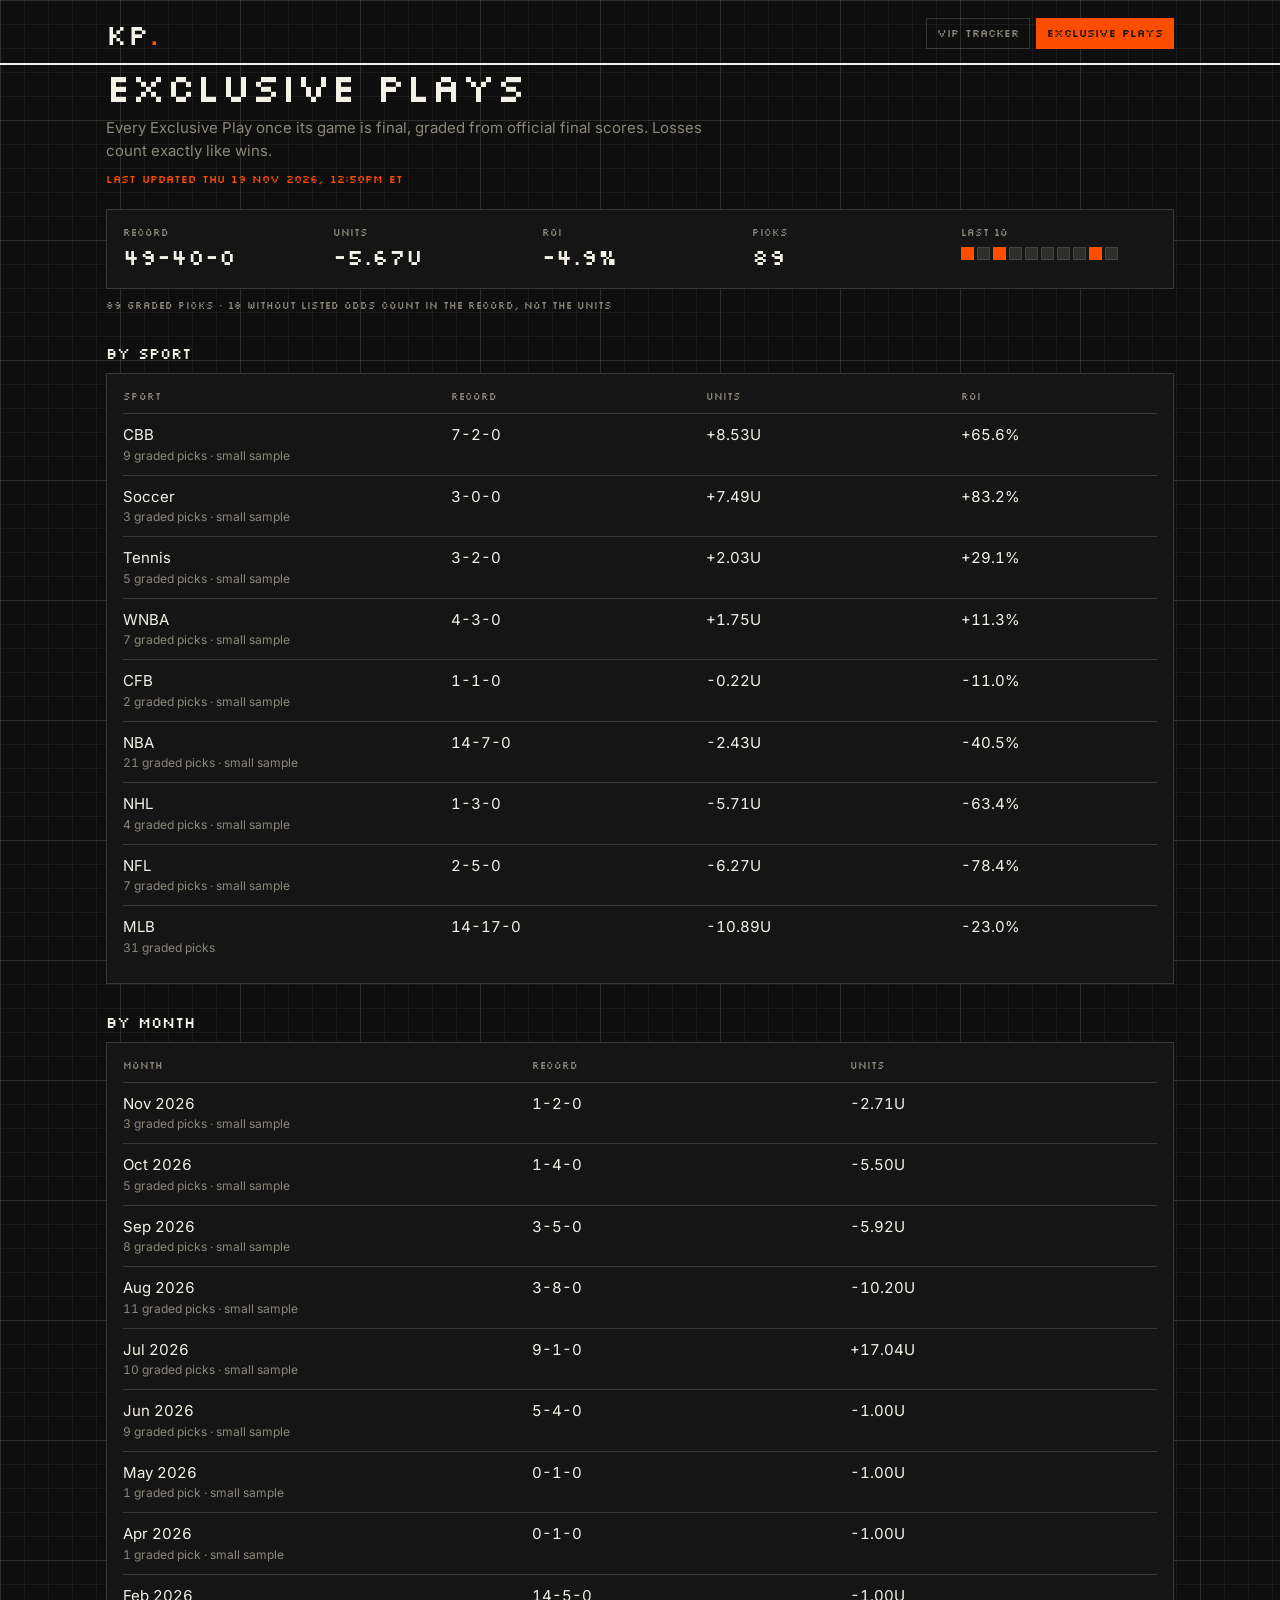
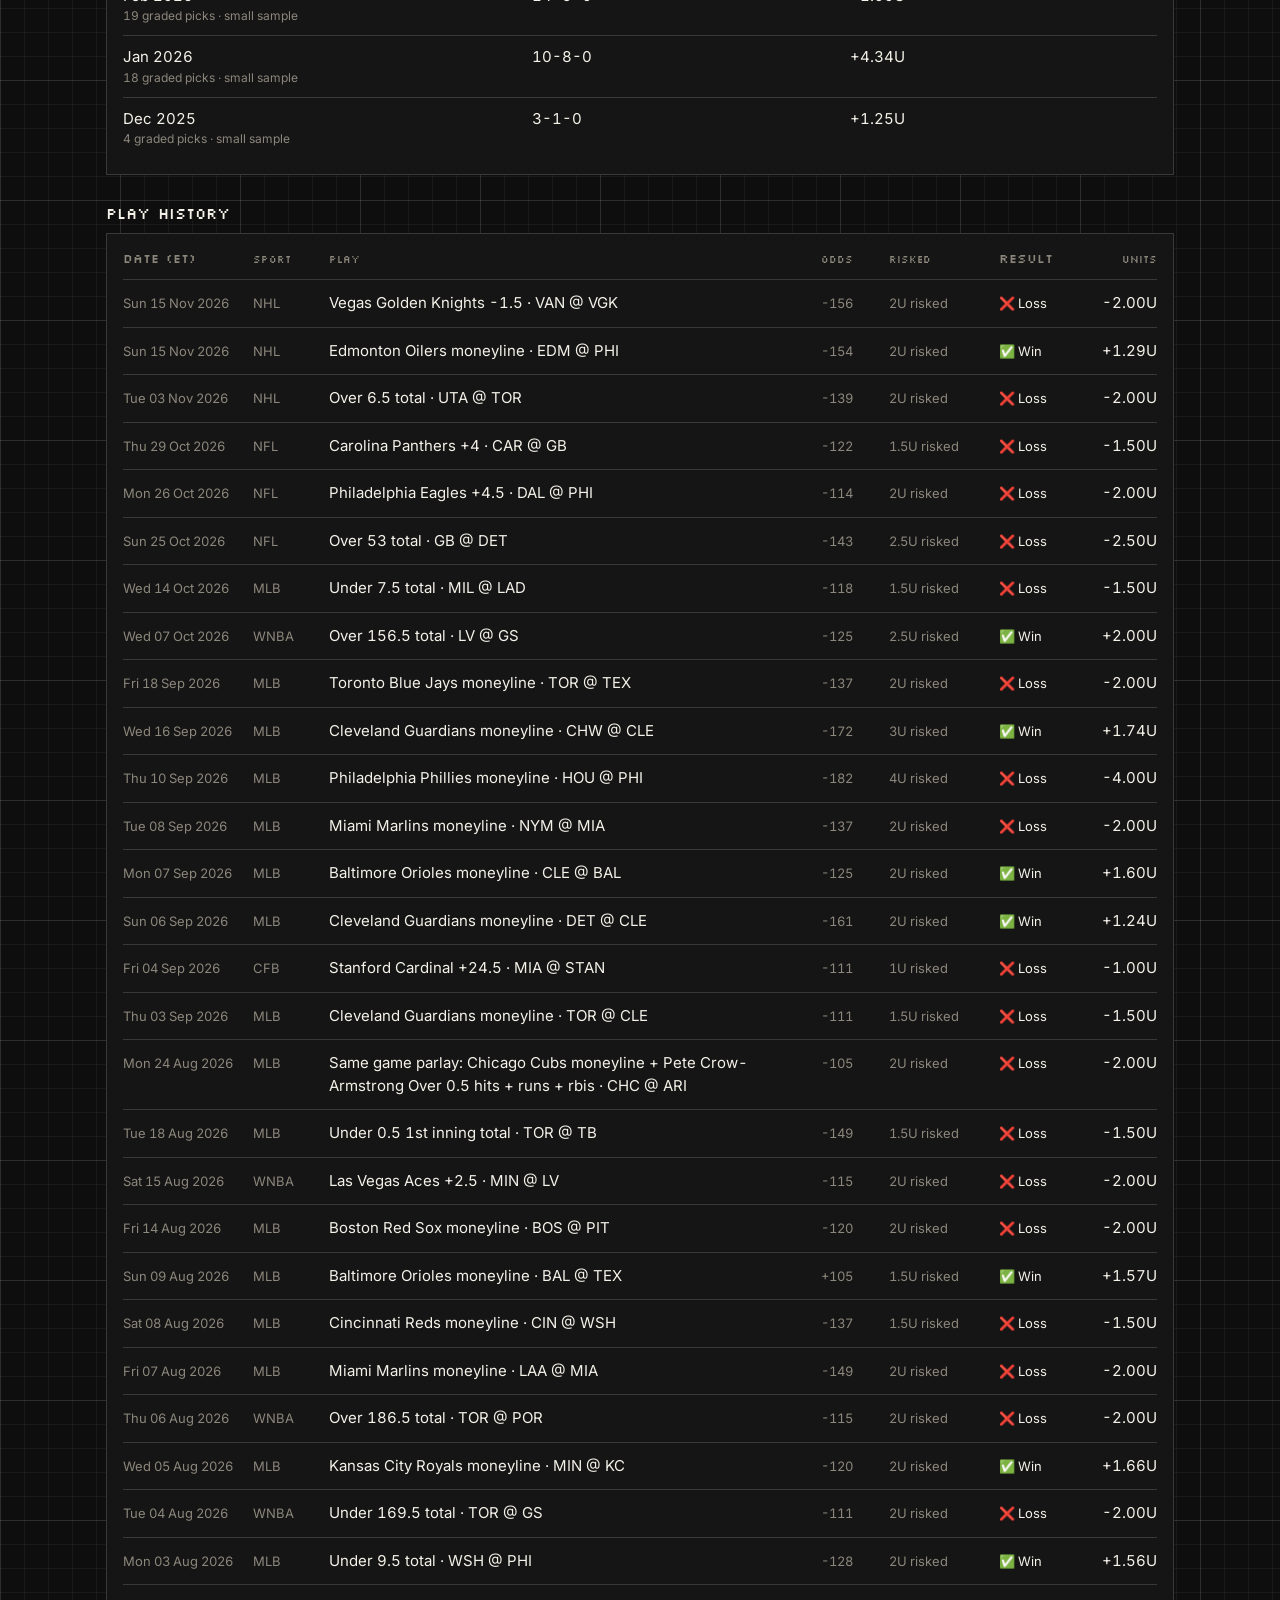
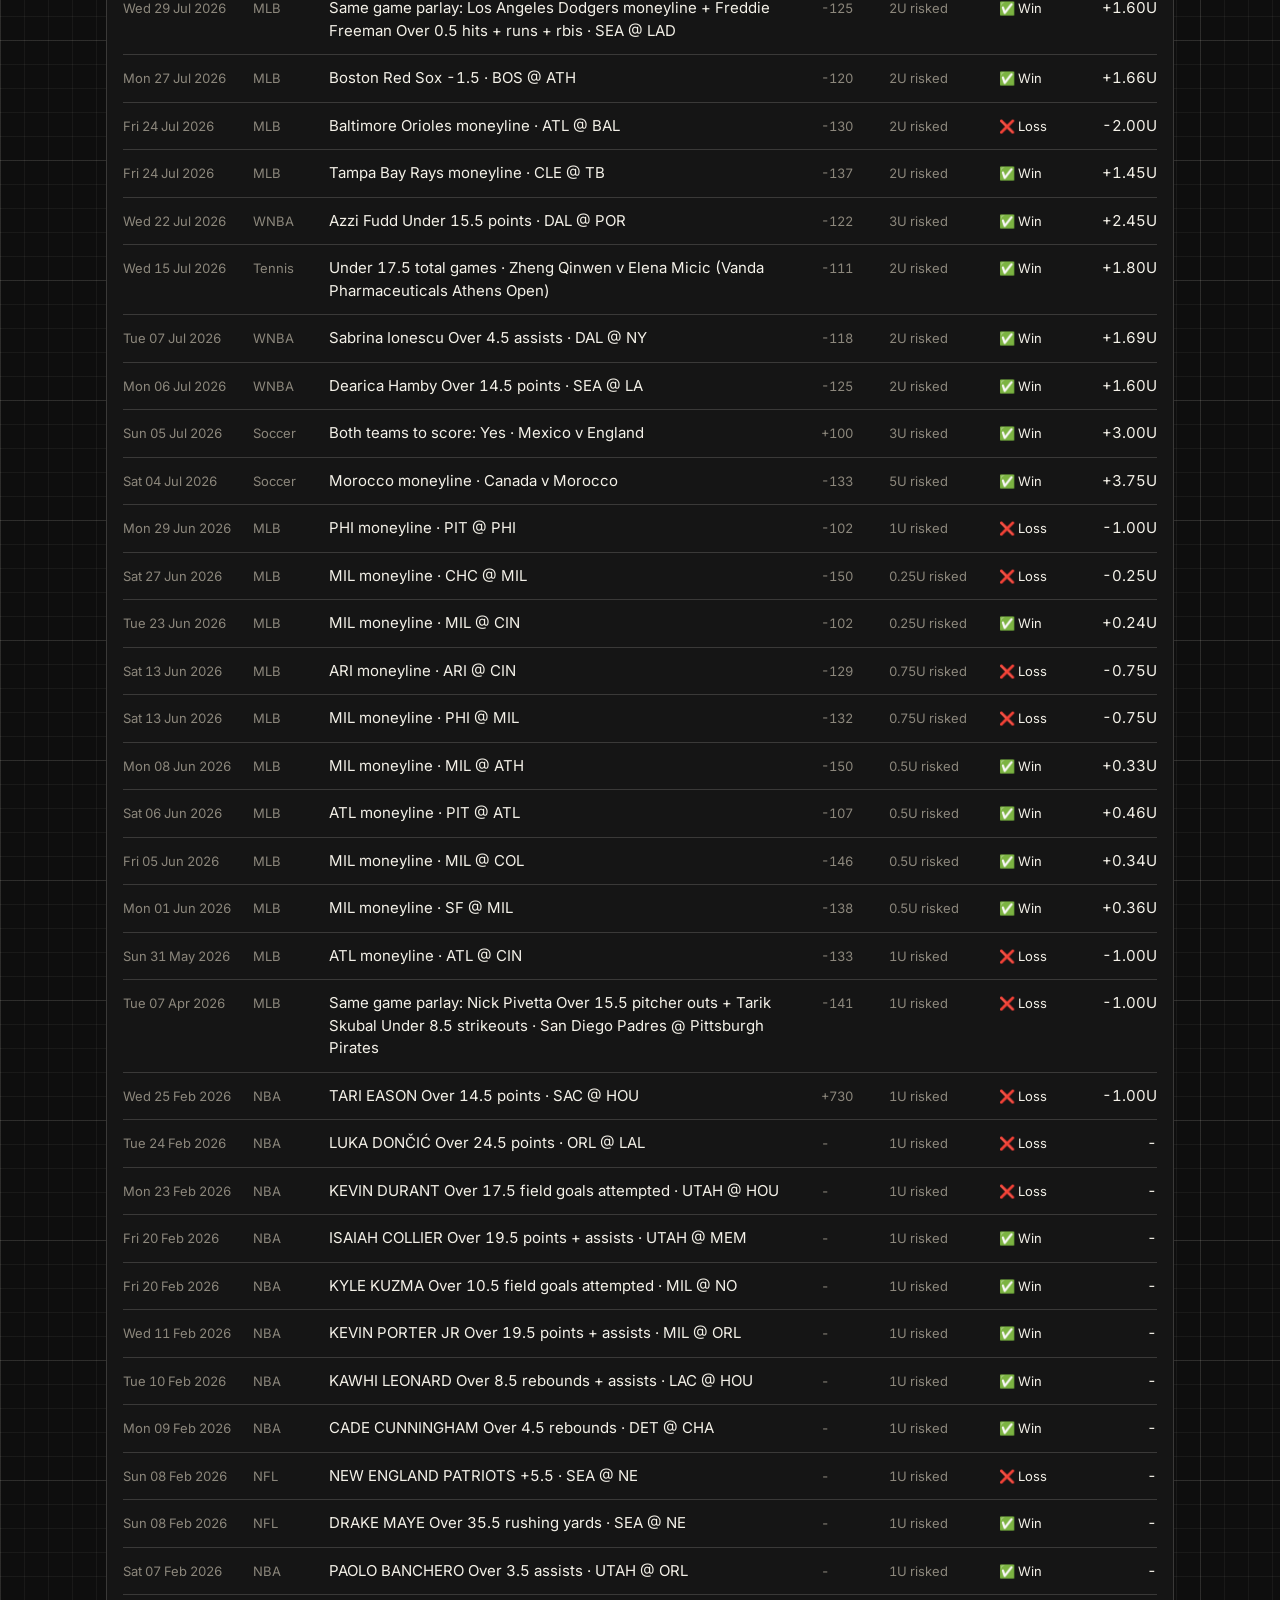
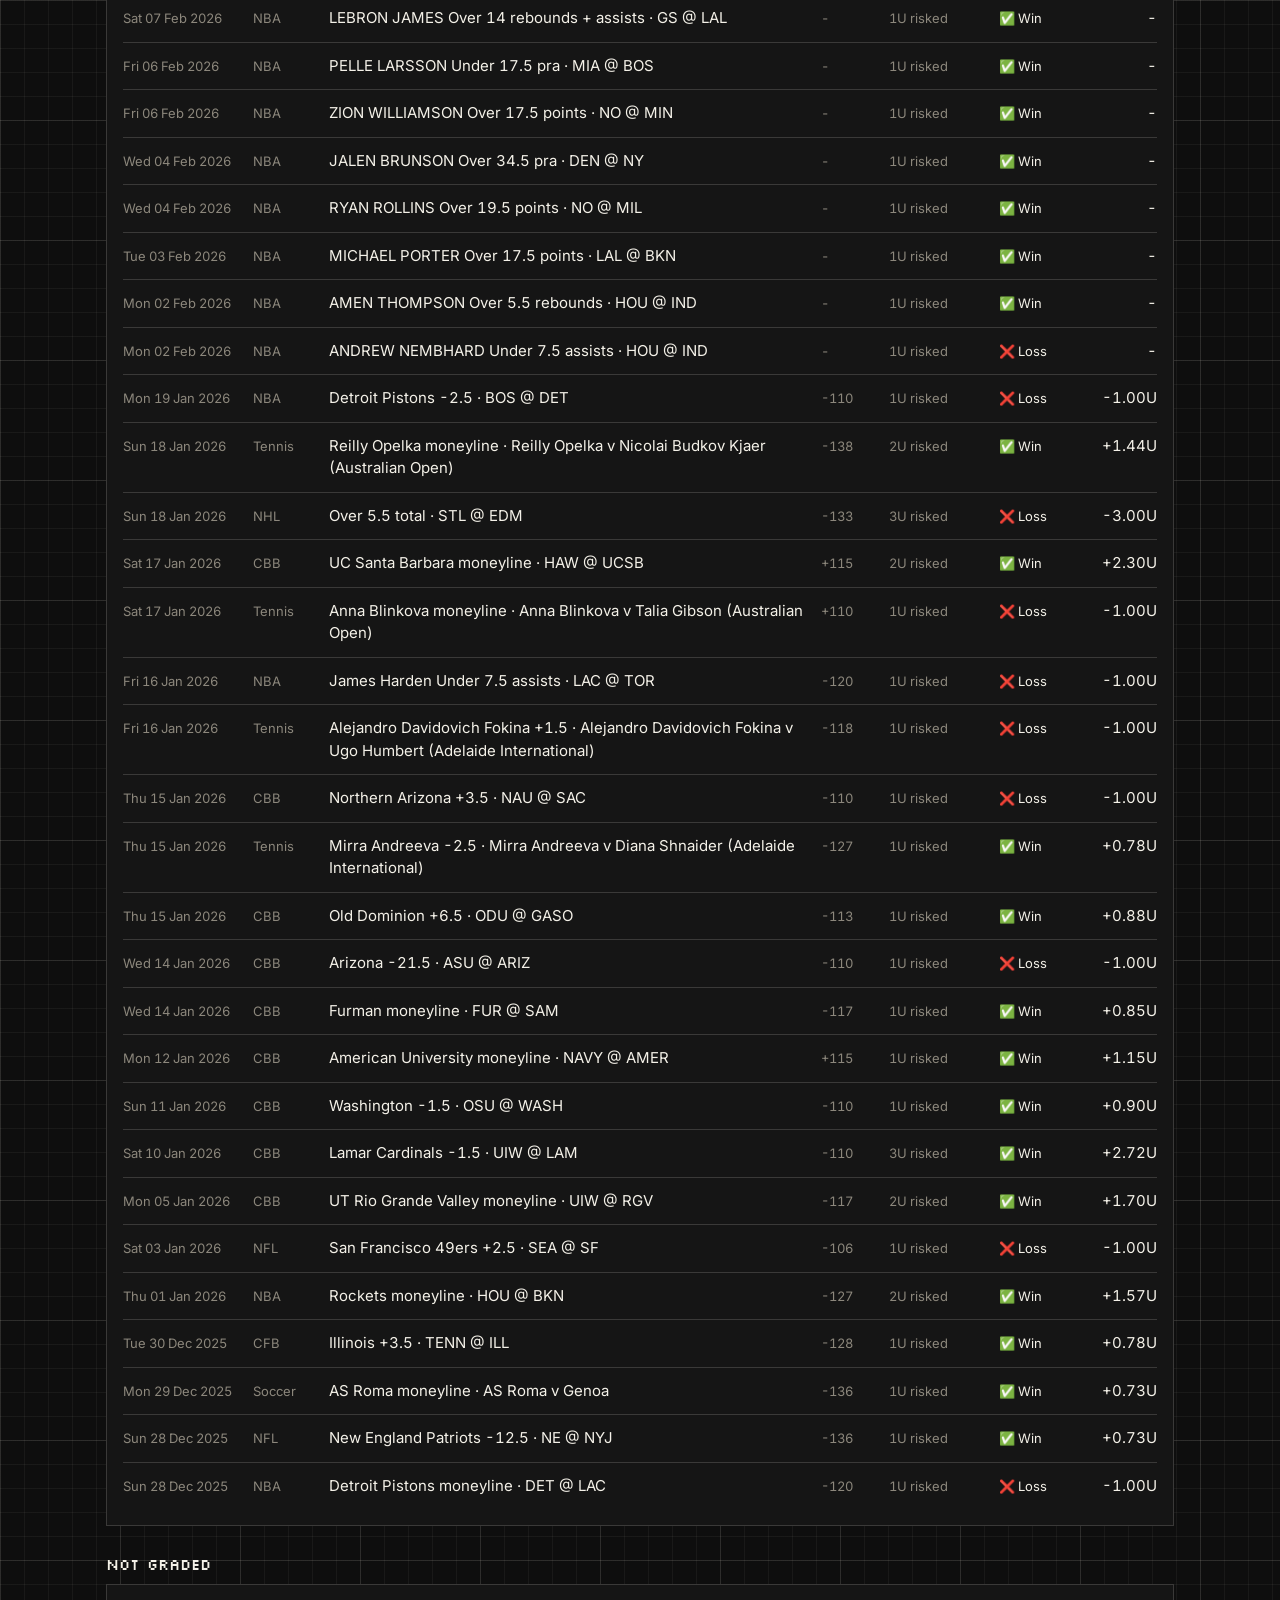
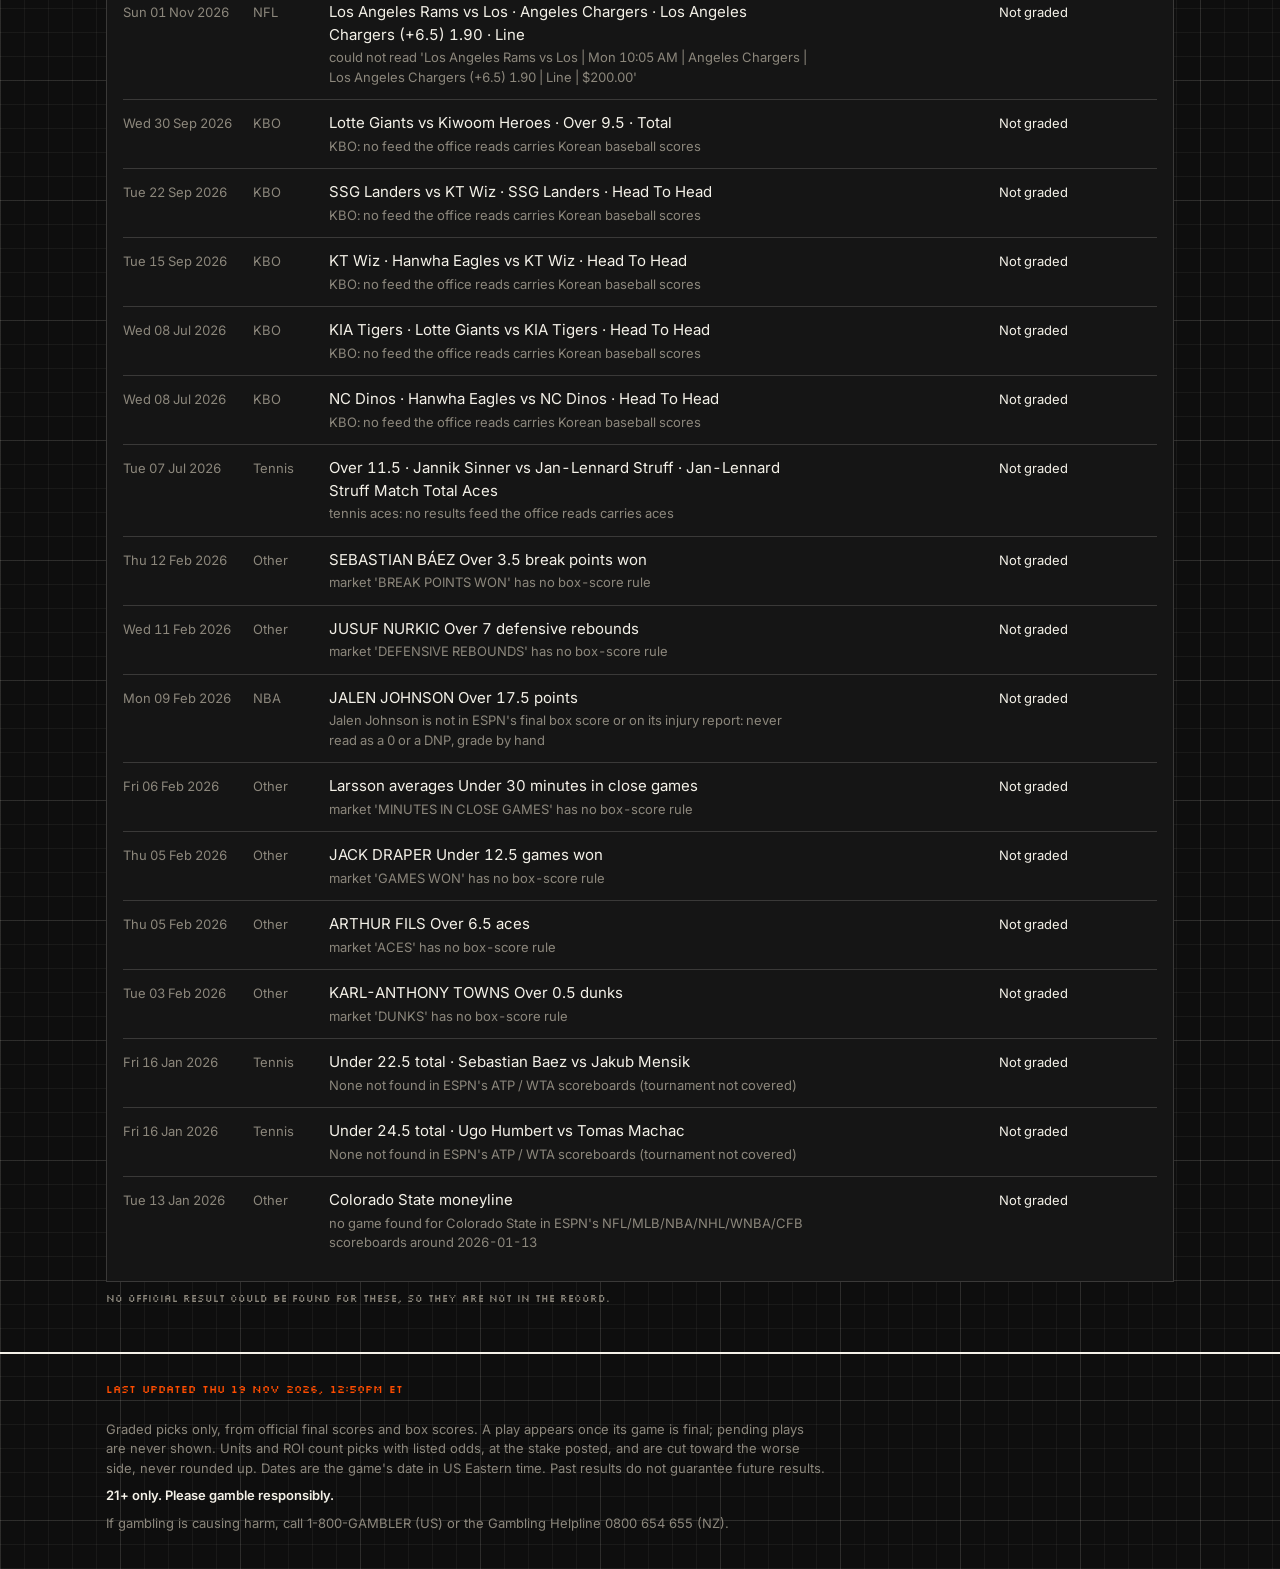
==== commit 0c638c29: "VIP Tracker update 2026-11-20" ====
--- a/exclusive/index.html
+++ b/exclusive/index.html
@@ -28,7 +28,7 @@
 <main class="wrap">
 <h1>Exclusive Plays</h1>
 <p class="lede">Every Exclusive Play once its game is final, graded from official final scores. Losses count exactly like wins.</p>
-<p class="upd">Last updated Wed 18 Nov 2026, 12:41PM ET</p>
+<p class="upd">Last updated Thu 19 Nov 2026, 12:50PM ET</p>
 <div class="panel stats"><div><span class="lb">Record</span><span class="big">49-40-0</span></div><div><span class="lb">Units</span><span class="big">-5.67U</span></div><div><span class="lb">ROI</span><span class="big">-4.9%</span></div><div><span class="lb">Picks</span><span class="big">89</span></div><div><span class="lb">Last 10</span><span class="form" title="last 10, newest on the right"><i class="W"></i><i class="L"></i><i class="W"></i><i class="L"></i><i class="L"></i><i class="L"></i><i class="L"></i><i class="L"></i><i class="W"></i><i class="L"></i></span></div></div><p class="small">89 graded picks · 18 without listed odds count in the record, not the units</p>
 <h2>By sport</h2>
 <div class="panel tbl"><div class="tr th"><div>Sport</div><div>Record</div><div>Units</div><div>ROI</div></div><div class="tr"><div>CBB<small>9 graded picks · small sample</small></div><div>7-2-0</div><div>+8.53U</div><div>+65.6%</div></div><div class="tr"><div>Soccer<small>3 graded picks · small sample</small></div><div>3-0-0</div><div>+7.49U</div><div>+83.2%</div></div><div class="tr"><div>Tennis<small>5 graded picks · small sample</small></div><div>3-2-0</div><div>+2.03U</div><div>+29.1%</div></div><div class="tr"><div>WNBA<small>7 graded picks · small sample</small></div><div>4-3-0</div><div>+1.75U</div><div>+11.3%</div></div><div class="tr"><div>CFB<small>2 graded picks · small sample</small></div><div>1-1-0</div><div>-0.22U</div><div>-11.0%</div></div><div class="tr"><div>NBA<small>21 graded picks · small sample</small></div><div>14-7-0</div><div>-2.43U</div><div>-40.5%</div></div><div class="tr"><div>NHL<small>4 graded picks · small sample</small></div><div>1-3-0</div><div>-5.71U</div><div>-63.4%</div></div><div class="tr"><div>NFL<small>7 graded picks · small sample</small></div><div>2-5-0</div><div>-6.27U</div><div>-78.4%</div></div><div class="tr"><div>MLB<small>31 graded picks</small></div><div>14-17-0</div><div>-10.89U</div><div>-23.0%</div></div></div>
@@ -39,7 +39,7 @@
 <h2>Not graded</h2><div class="panel picks"><div class="pk"><span class="dt">Sun 01 Nov 2026</span><span class="pl">Los Angeles Rams vs Los · Angeles Chargers · Los Angeles Chargers (+6.5) 1.90 · Line<span class="why">could not read &#x27;Los Angeles Rams vs Los | Mon 10:05 AM | Angeles Chargers | Los Angeles Chargers (+6.5) 1.90 | Line | $200.00&#x27;</span></span><span class="mt"><span class="sp">NFL</span></span><span class="res">Not graded</span></div><div class="pk"><span class="dt">Wed 30 Sep 2026</span><span class="pl">Lotte Giants vs Kiwoom Heroes · Over 9.5 · Total<span class="why">KBO: no feed the office reads carries Korean baseball scores</span></span><span class="mt"><span class="sp">KBO</span></span><span class="res">Not graded</span></div><div class="pk"><span class="dt">Tue 22 Sep 2026</span><span class="pl">SSG Landers vs KT Wiz · SSG Landers · Head To Head<span class="why">KBO: no feed the office reads carries Korean baseball scores</span></span><span class="mt"><span class="sp">KBO</span></span><span class="res">Not graded</span></div><div class="pk"><span class="dt">Tue 15 Sep 2026</span><span class="pl">KT Wiz · Hanwha Eagles vs KT Wiz · Head To Head<span class="why">KBO: no feed the office reads carries Korean baseball scores</span></span><span class="mt"><span class="sp">KBO</span></span><span class="res">Not graded</span></div><div class="pk"><span class="dt">Wed 08 Jul 2026</span><span class="pl">KIA Tigers · Lotte Giants vs KIA Tigers · Head To Head<span class="why">KBO: no feed the office reads carries Korean baseball scores</span></span><span class="mt"><span class="sp">KBO</span></span><span class="res">Not graded</span></div><div class="pk"><span class="dt">Wed 08 Jul 2026</span><span class="pl">NC Dinos · Hanwha Eagles vs NC Dinos · Head To Head<span class="why">KBO: no feed the office reads carries Korean baseball scores</span></span><span class="mt"><span class="sp">KBO</span></span><span class="res">Not graded</span></div><div class="pk"><span class="dt">Tue 07 Jul 2026</span><span class="pl">Over 11.5 · Jannik Sinner vs Jan-Lennard Struff · Jan-Lennard Struff Match Total Aces<span class="why">tennis aces: no results feed the office reads carries aces</span></span><span class="mt"><span class="sp">Tennis</span></span><span class="res">Not graded</span></div><div class="pk"><span class="dt">Thu 12 Feb 2026</span><span class="pl">SEBASTIAN BÁEZ Over 3.5 break points won<span class="why">market &#x27;BREAK POINTS WON&#x27; has no box-score rule</span></span><span class="mt"><span class="sp">Other</span></span><span class="res">Not graded</span></div><div class="pk"><span class="dt">Wed 11 Feb 2026</span><span class="pl">JUSUF NURKIC Over 7 defensive rebounds<span class="why">market &#x27;DEFENSIVE REBOUNDS&#x27; has no box-score rule</span></span><span class="mt"><span class="sp">Other</span></span><span class="res">Not graded</span></div><div class="pk"><span class="dt">Mon 09 Feb 2026</span><span class="pl">JALEN JOHNSON Over 17.5 points<span class="why">Jalen Johnson is not in ESPN&#x27;s final box score or on its injury report: never read as a 0 or a DNP, grade by hand</span></span><span class="mt"><span class="sp">NBA</span></span><span class="res">Not graded</span></div><div class="pk"><span class="dt">Fri 06 Feb 2026</span><span class="pl">Larsson averages Under 30 minutes in close games<span class="why">market &#x27;MINUTES IN CLOSE GAMES&#x27; has no box-score rule</span></span><span class="mt"><span class="sp">Other</span></span><span class="res">Not graded</span></div><div class="pk"><span class="dt">Thu 05 Feb 2026</span><span class="pl">JACK DRAPER Under 12.5 games won<span class="why">market &#x27;GAMES WON&#x27; has no box-score rule</span></span><span class="mt"><span class="sp">Other</span></span><span class="res">Not graded</span></div><div class="pk"><span class="dt">Thu 05 Feb 2026</span><span class="pl">ARTHUR FILS Over 6.5 aces<span class="why">market &#x27;ACES&#x27; has no box-score rule</span></span><span class="mt"><span class="sp">Other</span></span><span class="res">Not graded</span></div><div class="pk"><span class="dt">Tue 03 Feb 2026</span><span class="pl">KARL-ANTHONY TOWNS Over 0.5 dunks<span class="why">market &#x27;DUNKS&#x27; has no box-score rule</span></span><span class="mt"><span class="sp">Other</span></span><span class="res">Not graded</span></div><div class="pk"><span class="dt">Fri 16 Jan 2026</span><span class="pl">Under 22.5 total · Sebastian Baez vs Jakub Mensik<span class="why">None not found in ESPN&#x27;s ATP / WTA scoreboards (tournament not covered)</span></span><span class="mt"><span class="sp">Tennis</span></span><span class="res">Not graded</span></div><div class="pk"><span class="dt">Fri 16 Jan 2026</span><span class="pl">Under 24.5 total · Ugo Humbert vs Tomas Machac<span class="why">None not found in ESPN&#x27;s ATP / WTA scoreboards (tournament not covered)</span></span><span class="mt"><span class="sp">Tennis</span></span><span class="res">Not graded</span></div><div class="pk"><span class="dt">Tue 13 Jan 2026</span><span class="pl">Colorado State moneyline<span class="why">no game found for Colorado State in ESPN&#x27;s NFL/MLB/NBA/NHL/WNBA/CFB scoreboards around 2026-01-13</span></span><span class="mt"><span class="sp">Other</span></span><span class="res">Not graded</span></div></div><p class="small">No official result could be found for these, so they are not in the record.</p>
 </main>
 <footer><div class="wrap">
-<p class="upd">Last updated Wed 18 Nov 2026, 12:41PM ET</p>
+<p class="upd">Last updated Thu 19 Nov 2026, 12:50PM ET</p>
 <p>Graded picks only, from official final scores and box scores. A play appears once its game is final; pending plays are never shown. Units and ROI count picks with listed odds, at the stake posted, and are cut toward the worse side, never rounded up. Dates are the game's date in US Eastern time. Past results do not guarantee future results.</p>
 <p class="rg">21+ only. Please gamble responsibly.</p>
 <p>If gambling is causing harm, call 1-800-GAMBLER (US) or the Gambling Helpline 0800 654 655 (NZ).</p>
